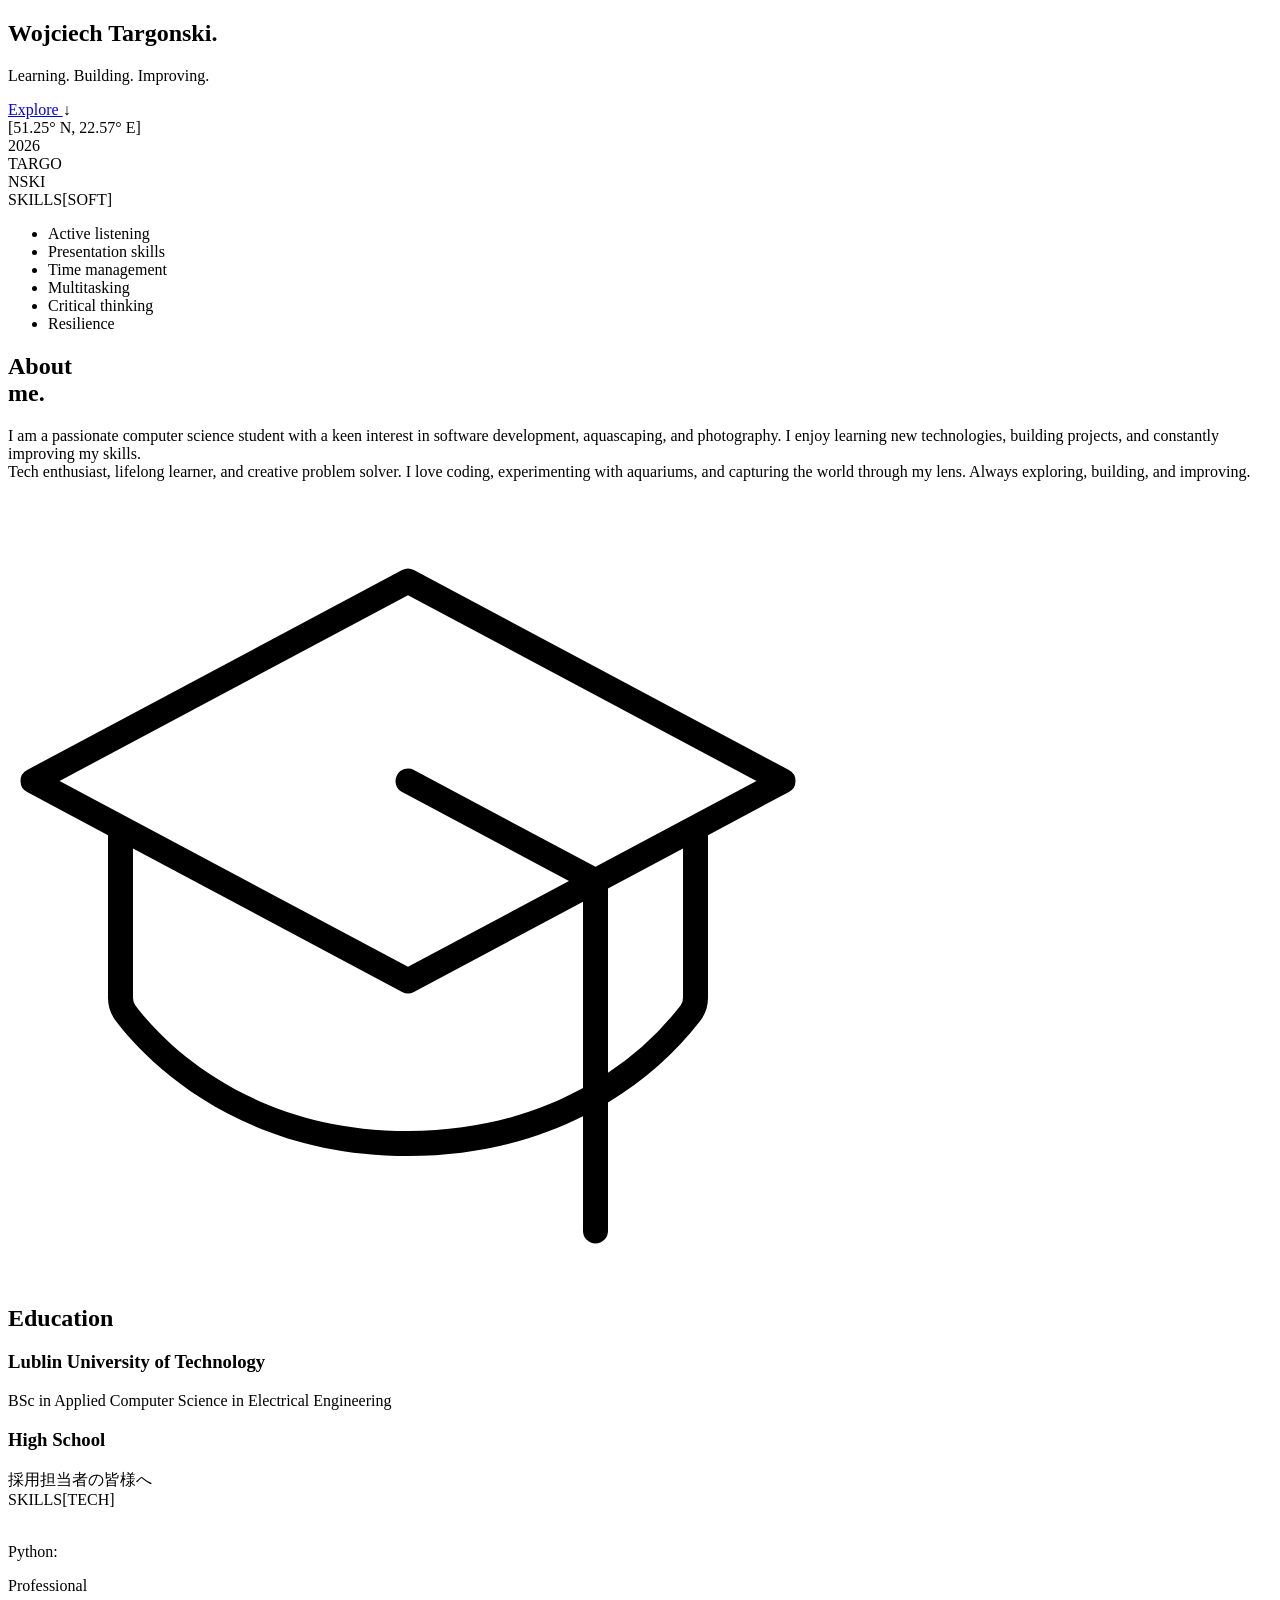
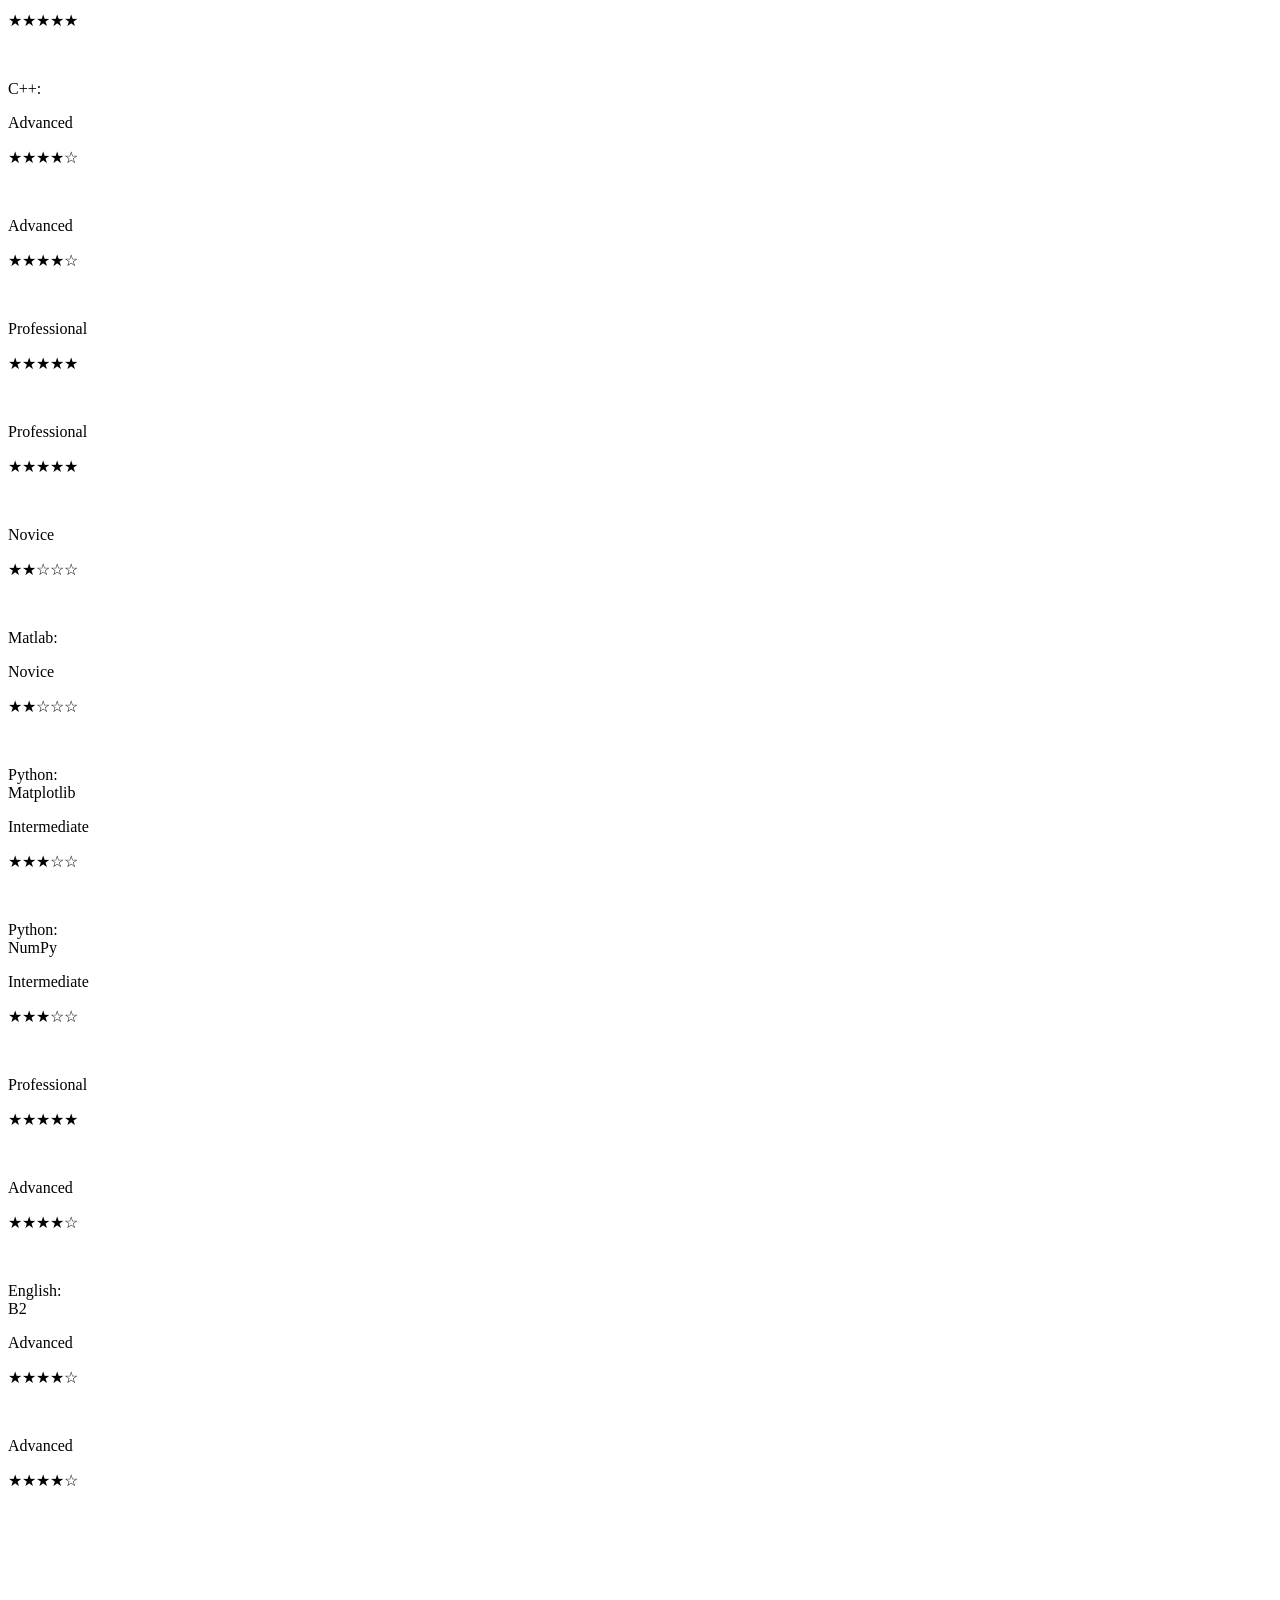
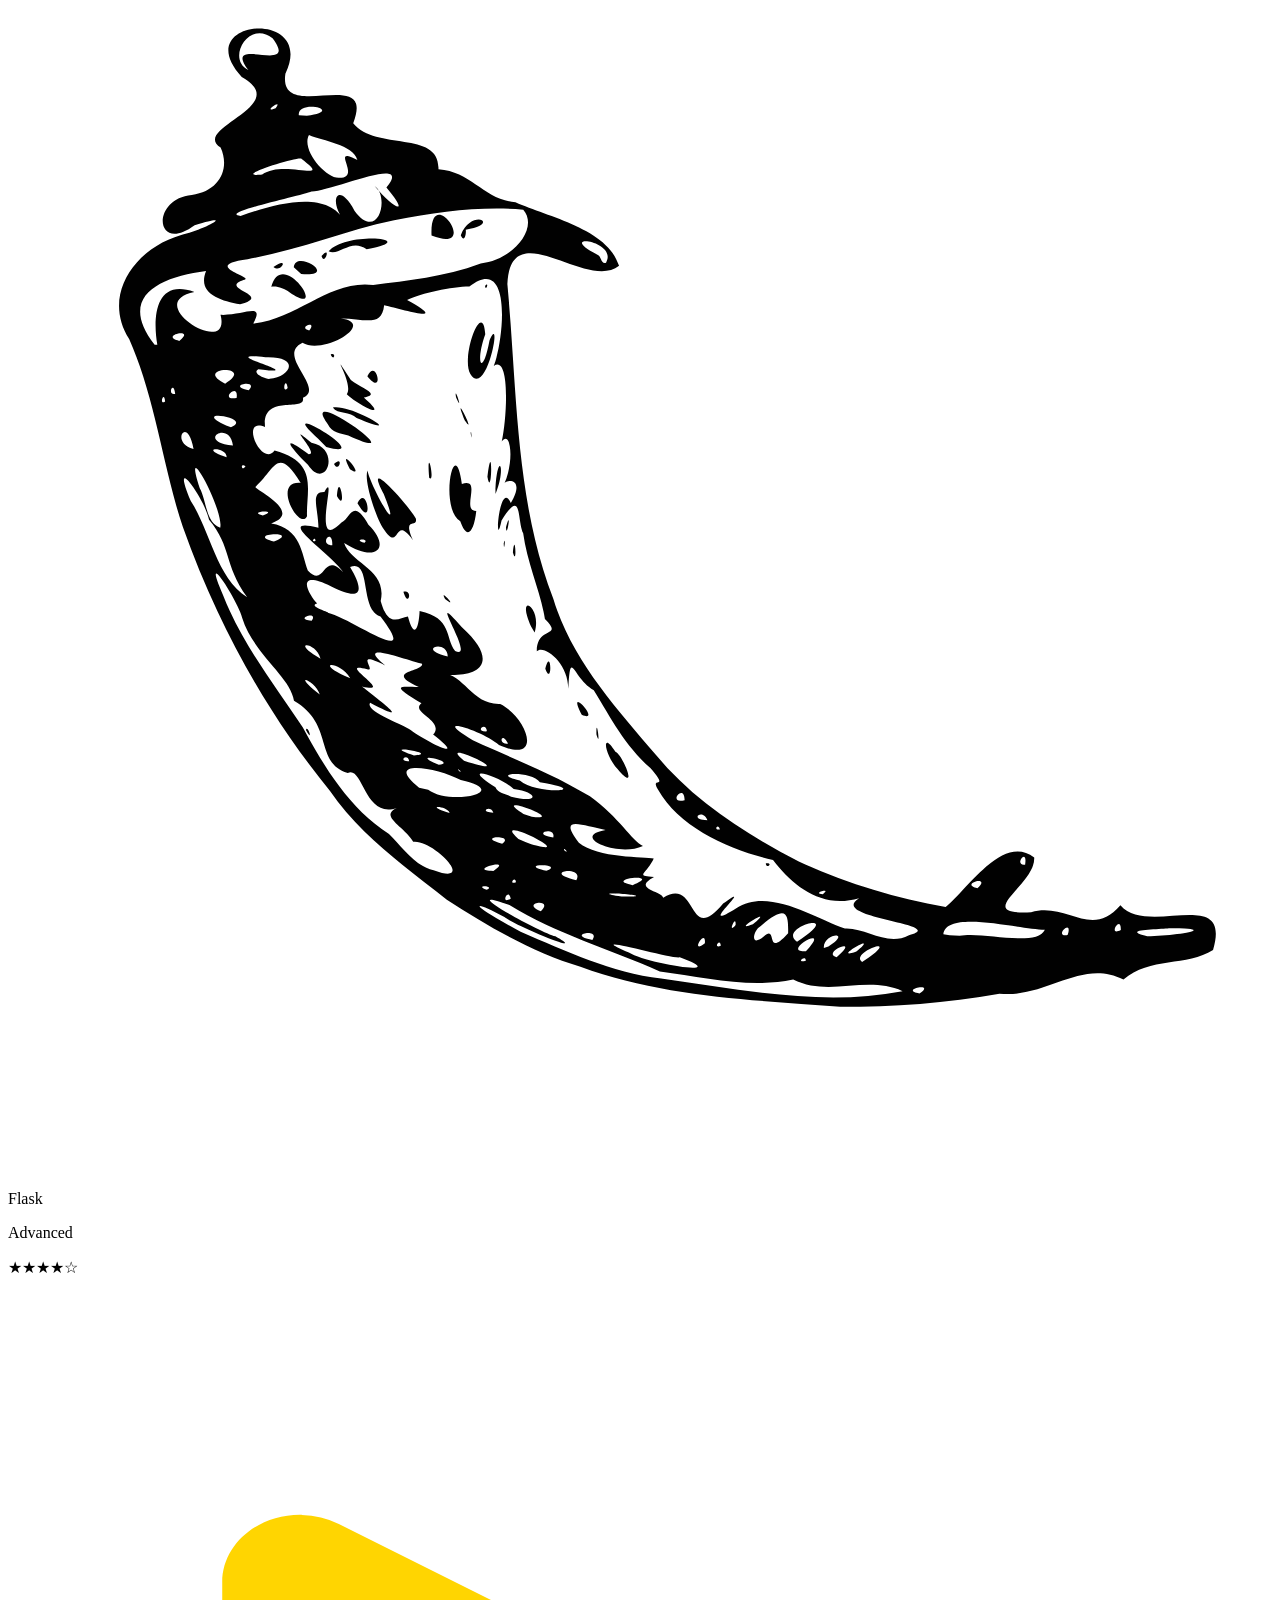
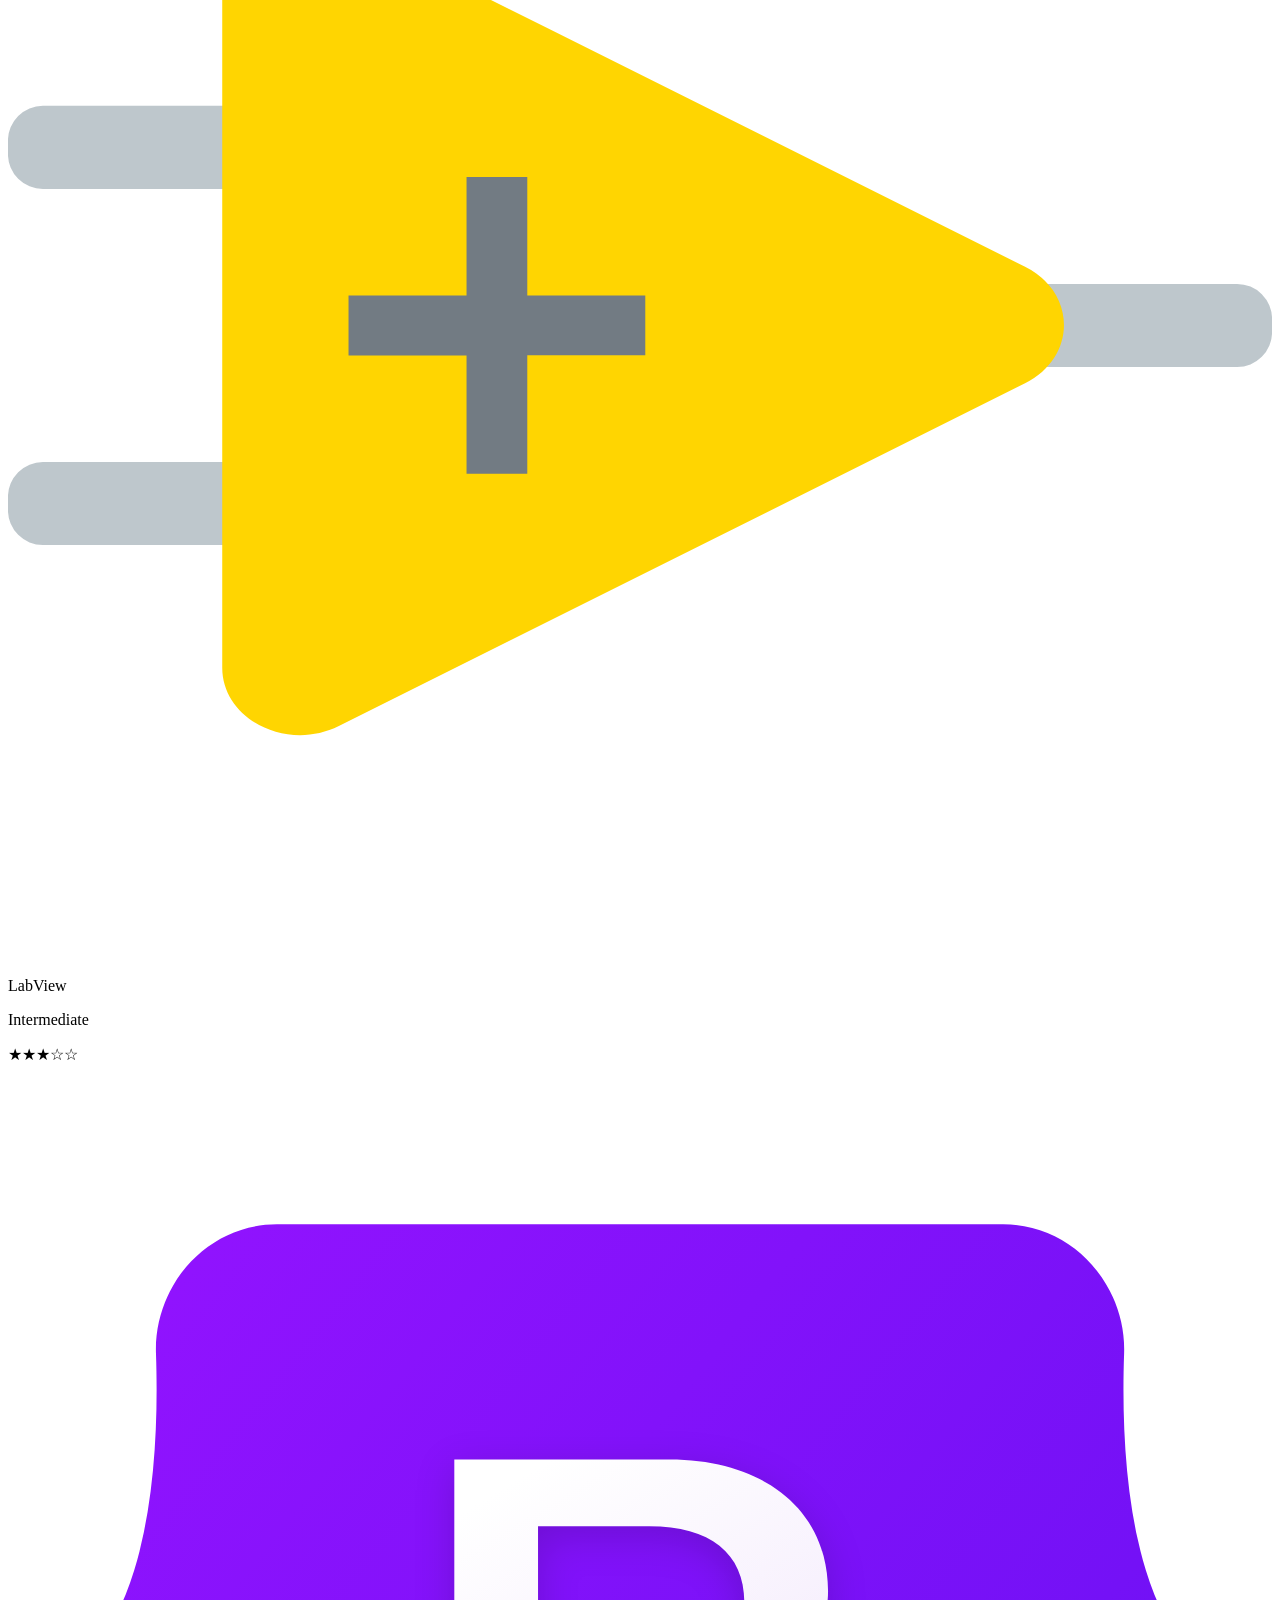
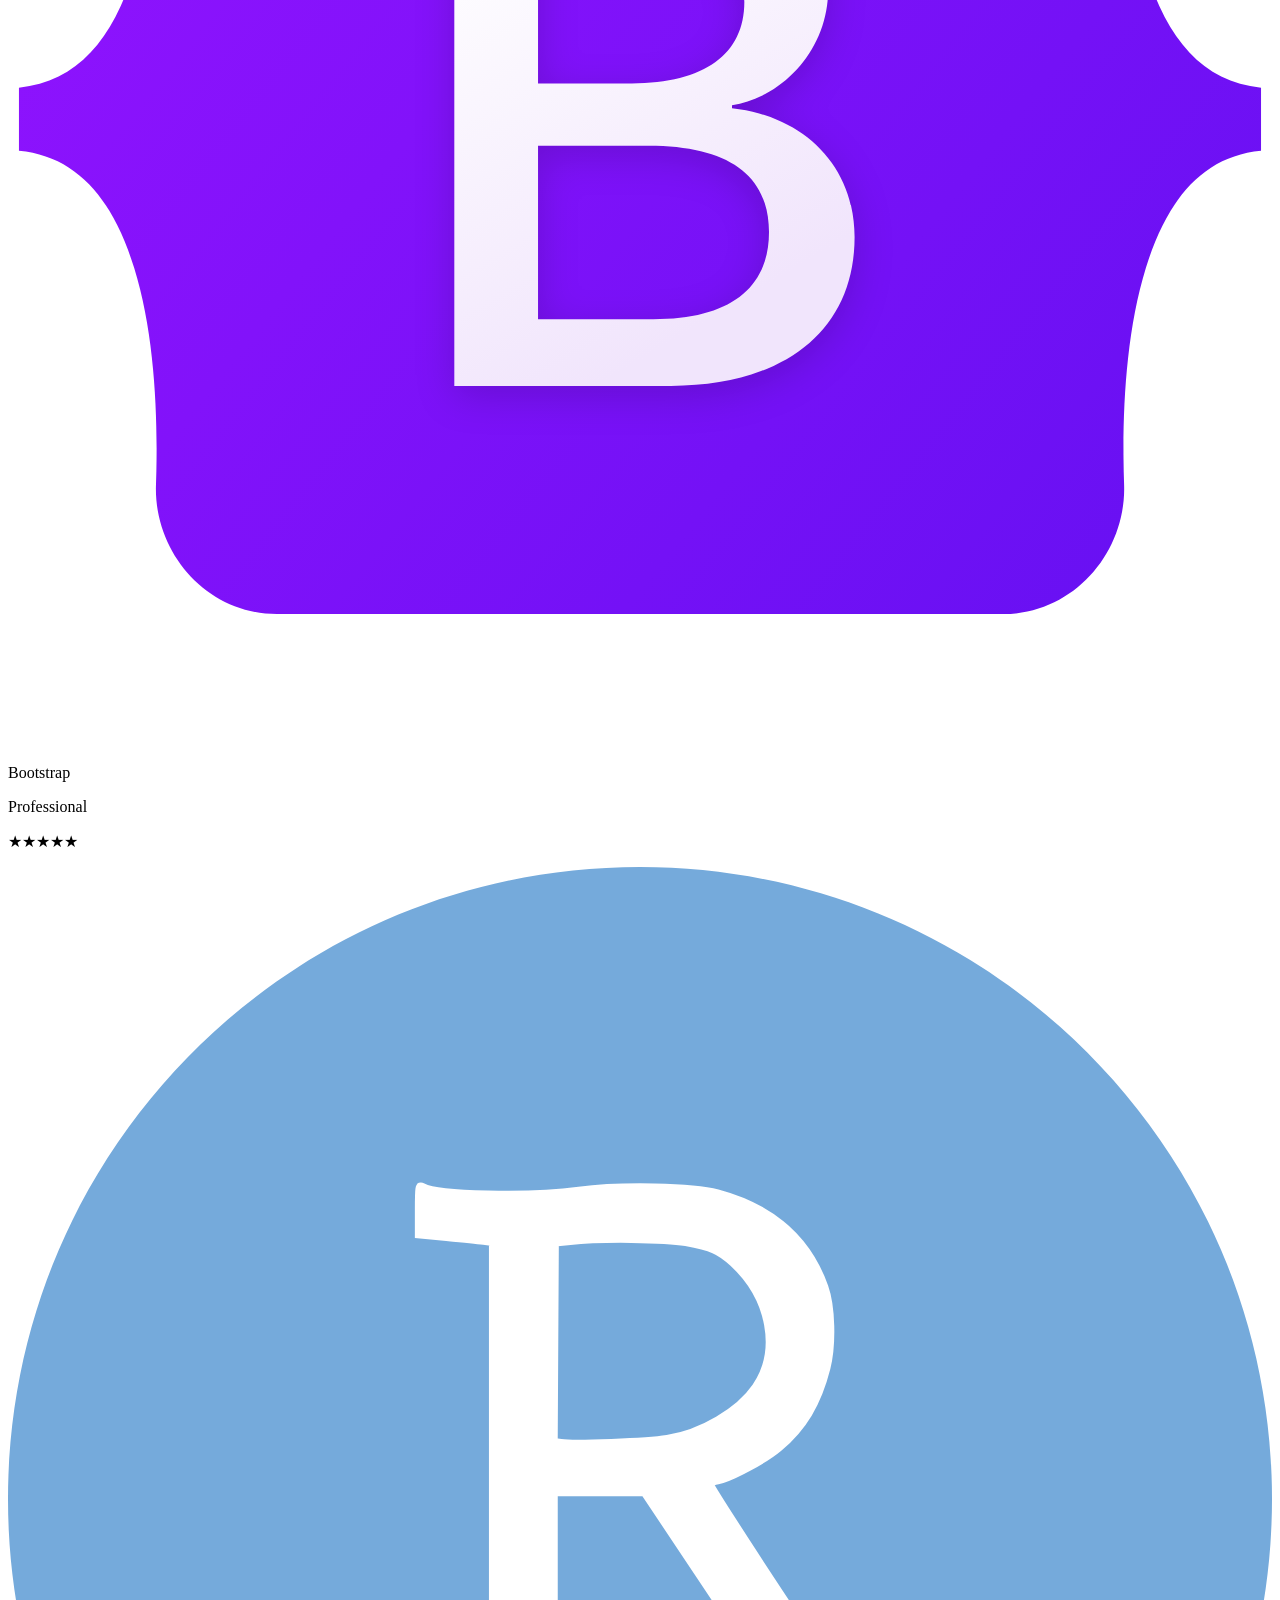
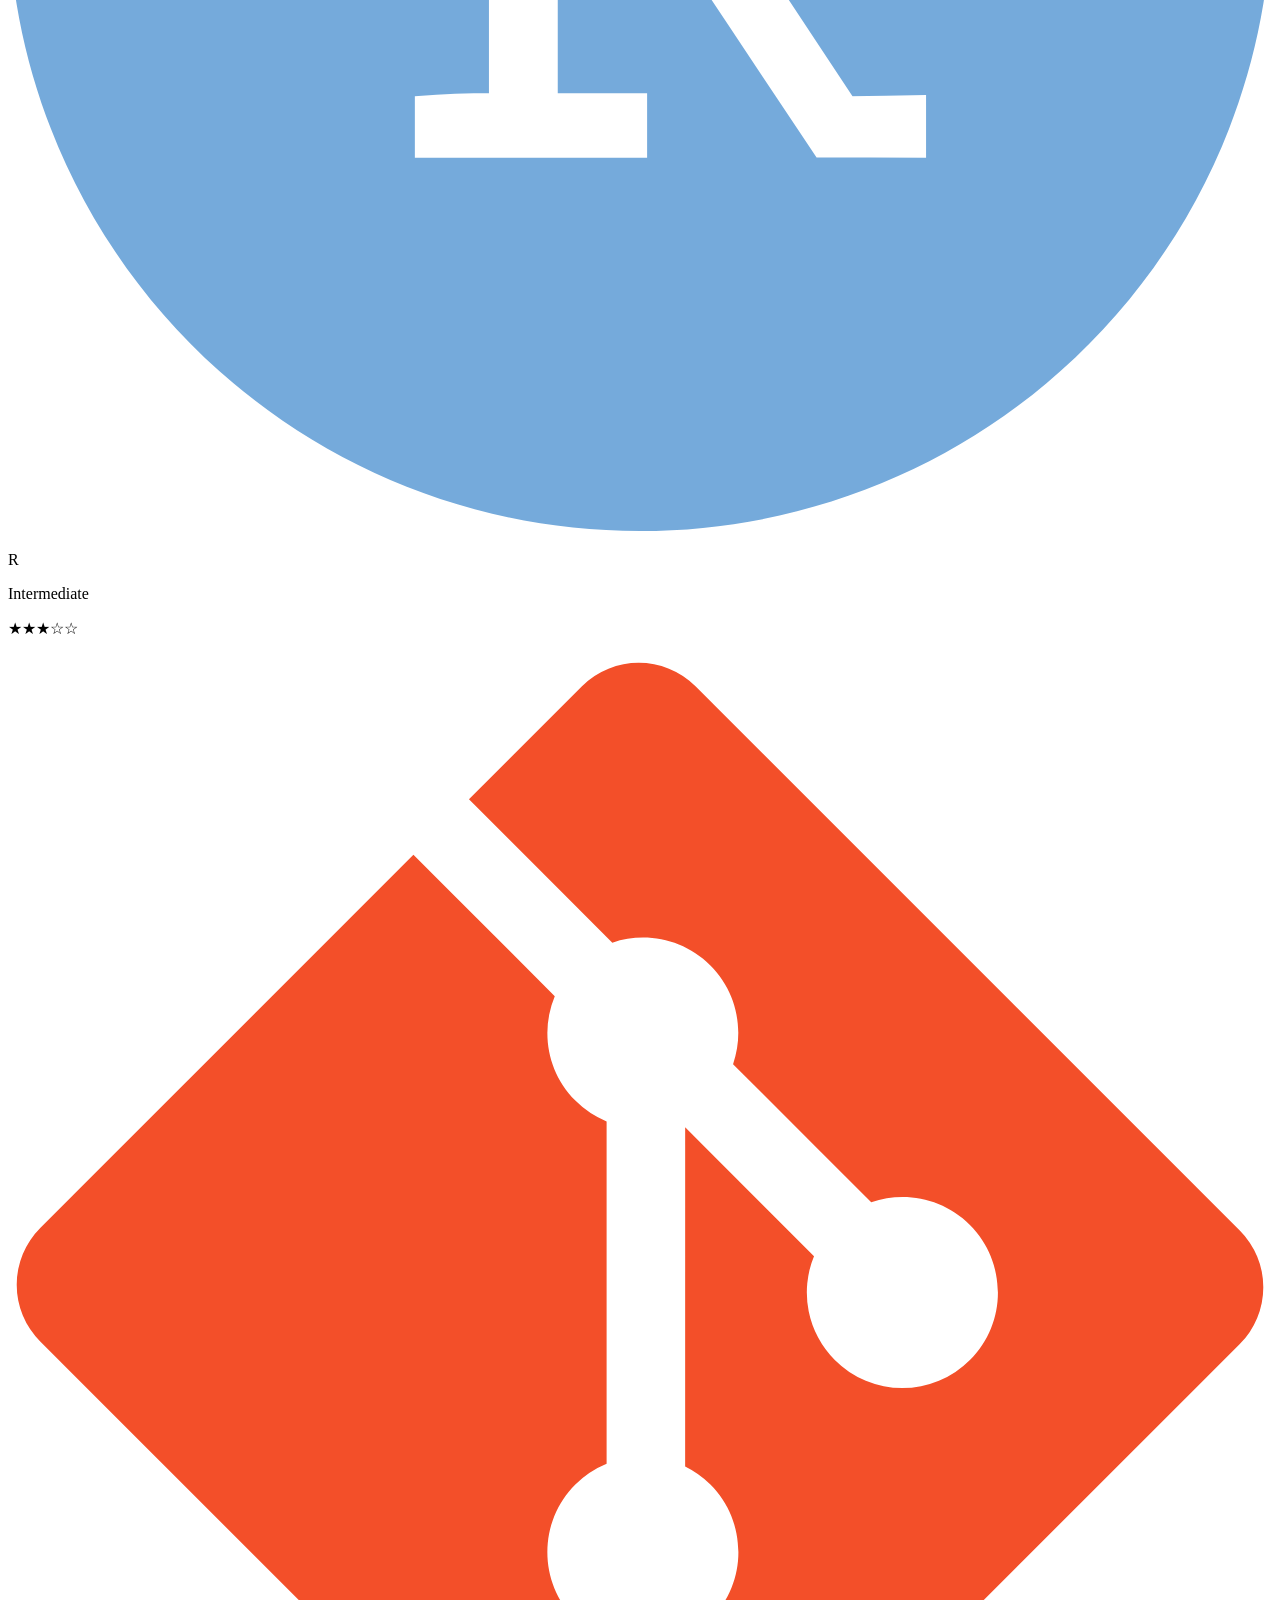
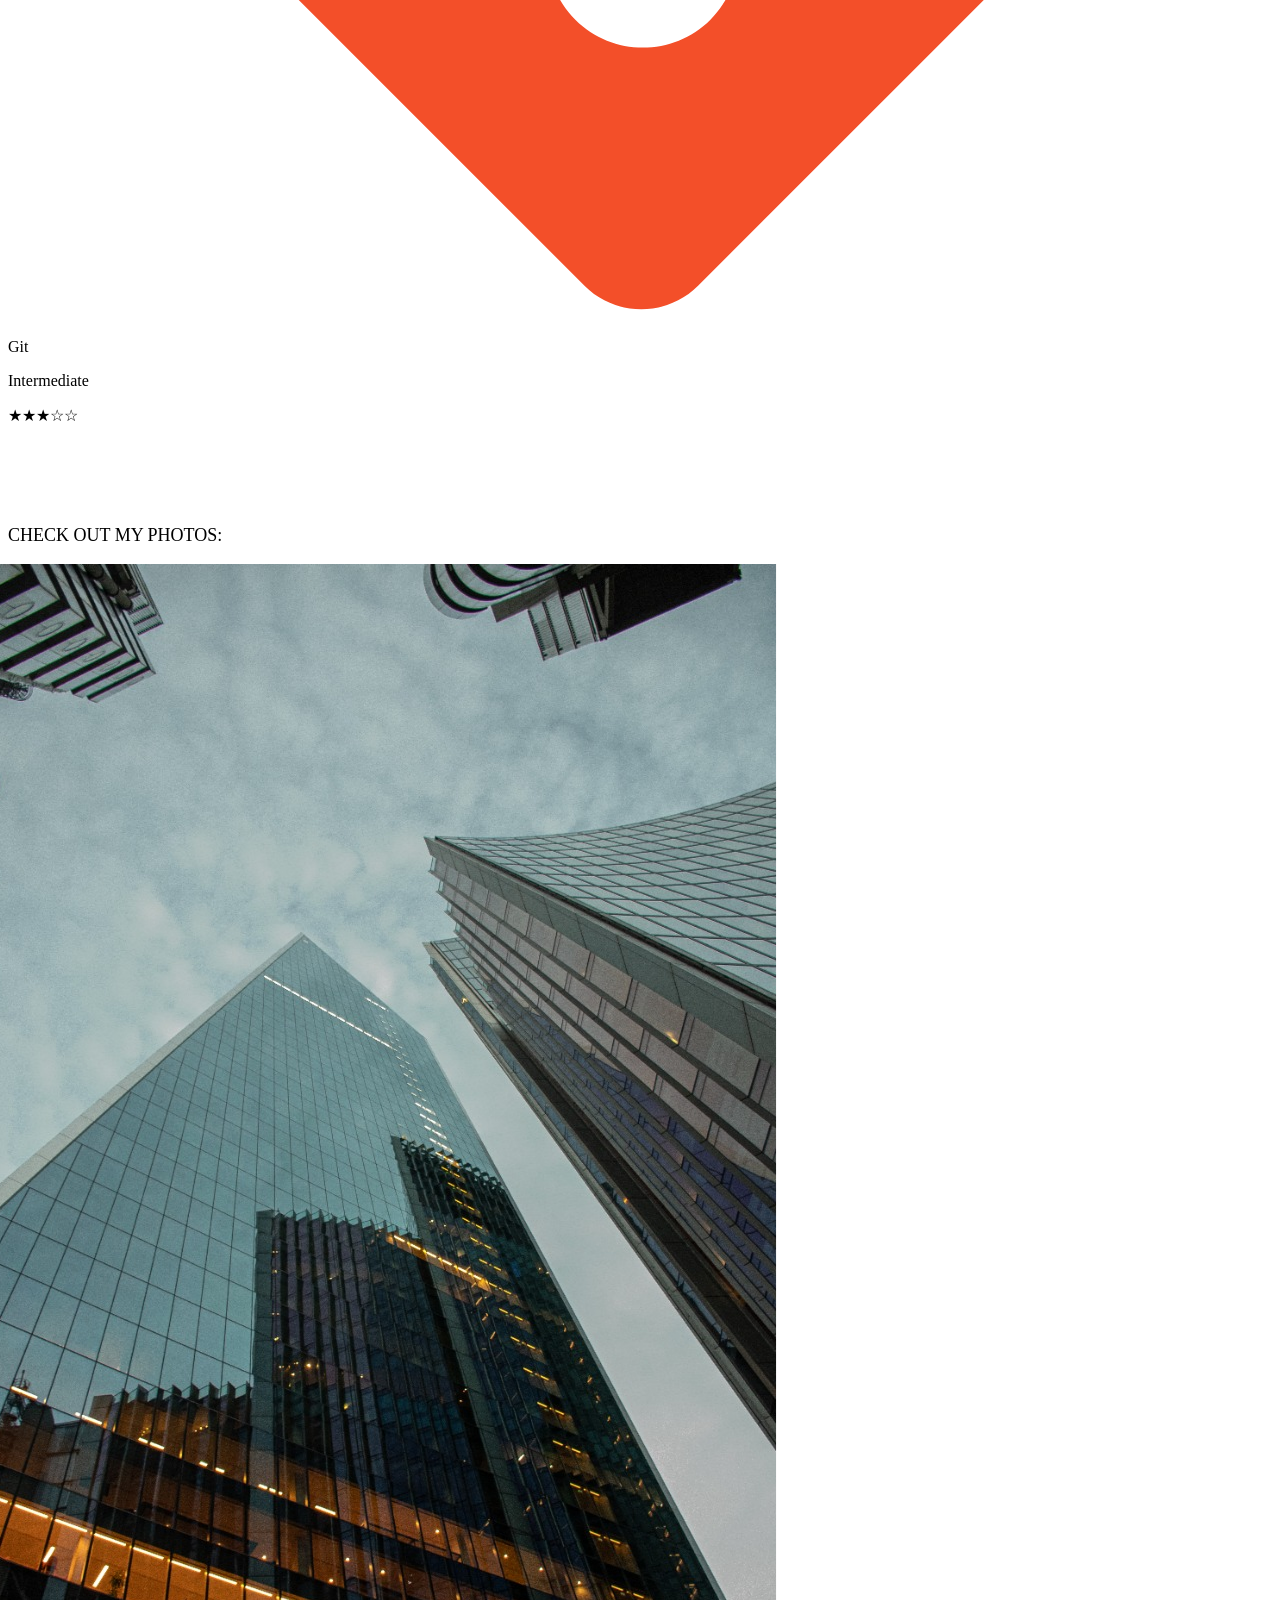
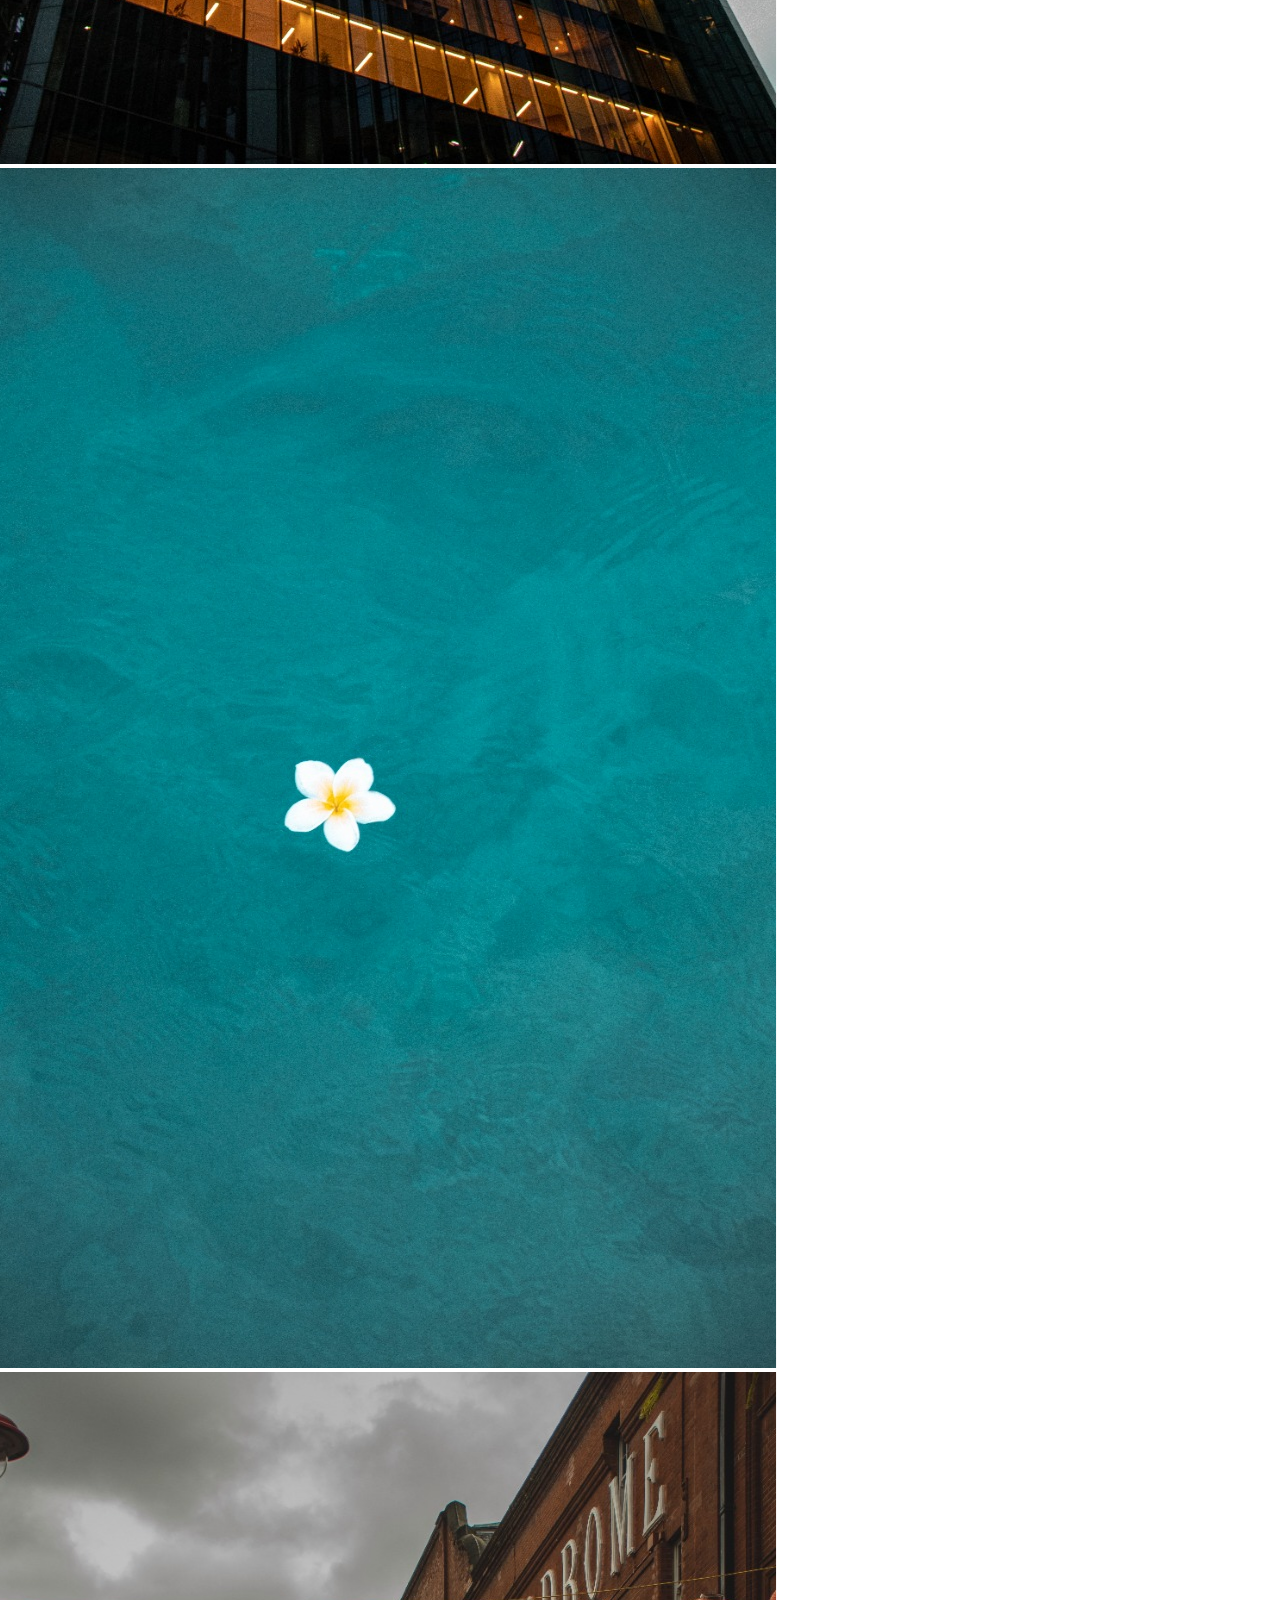
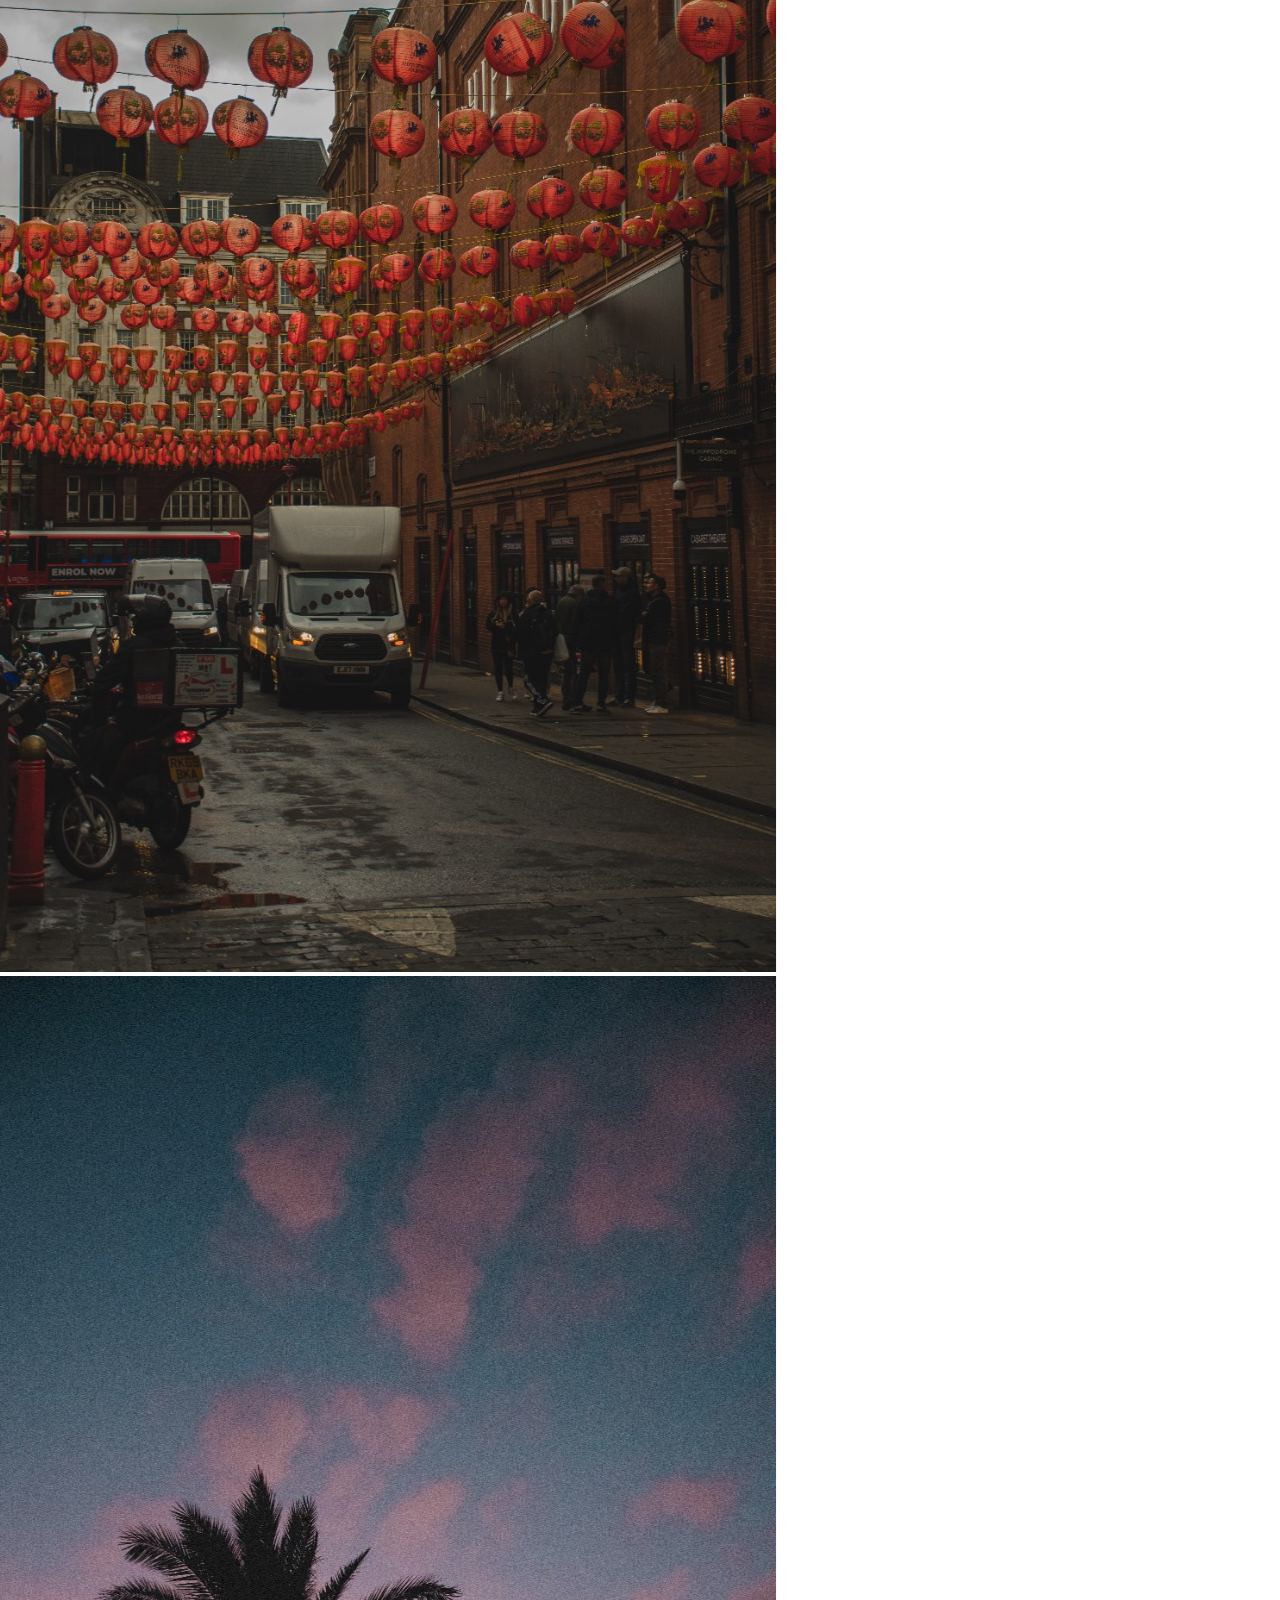
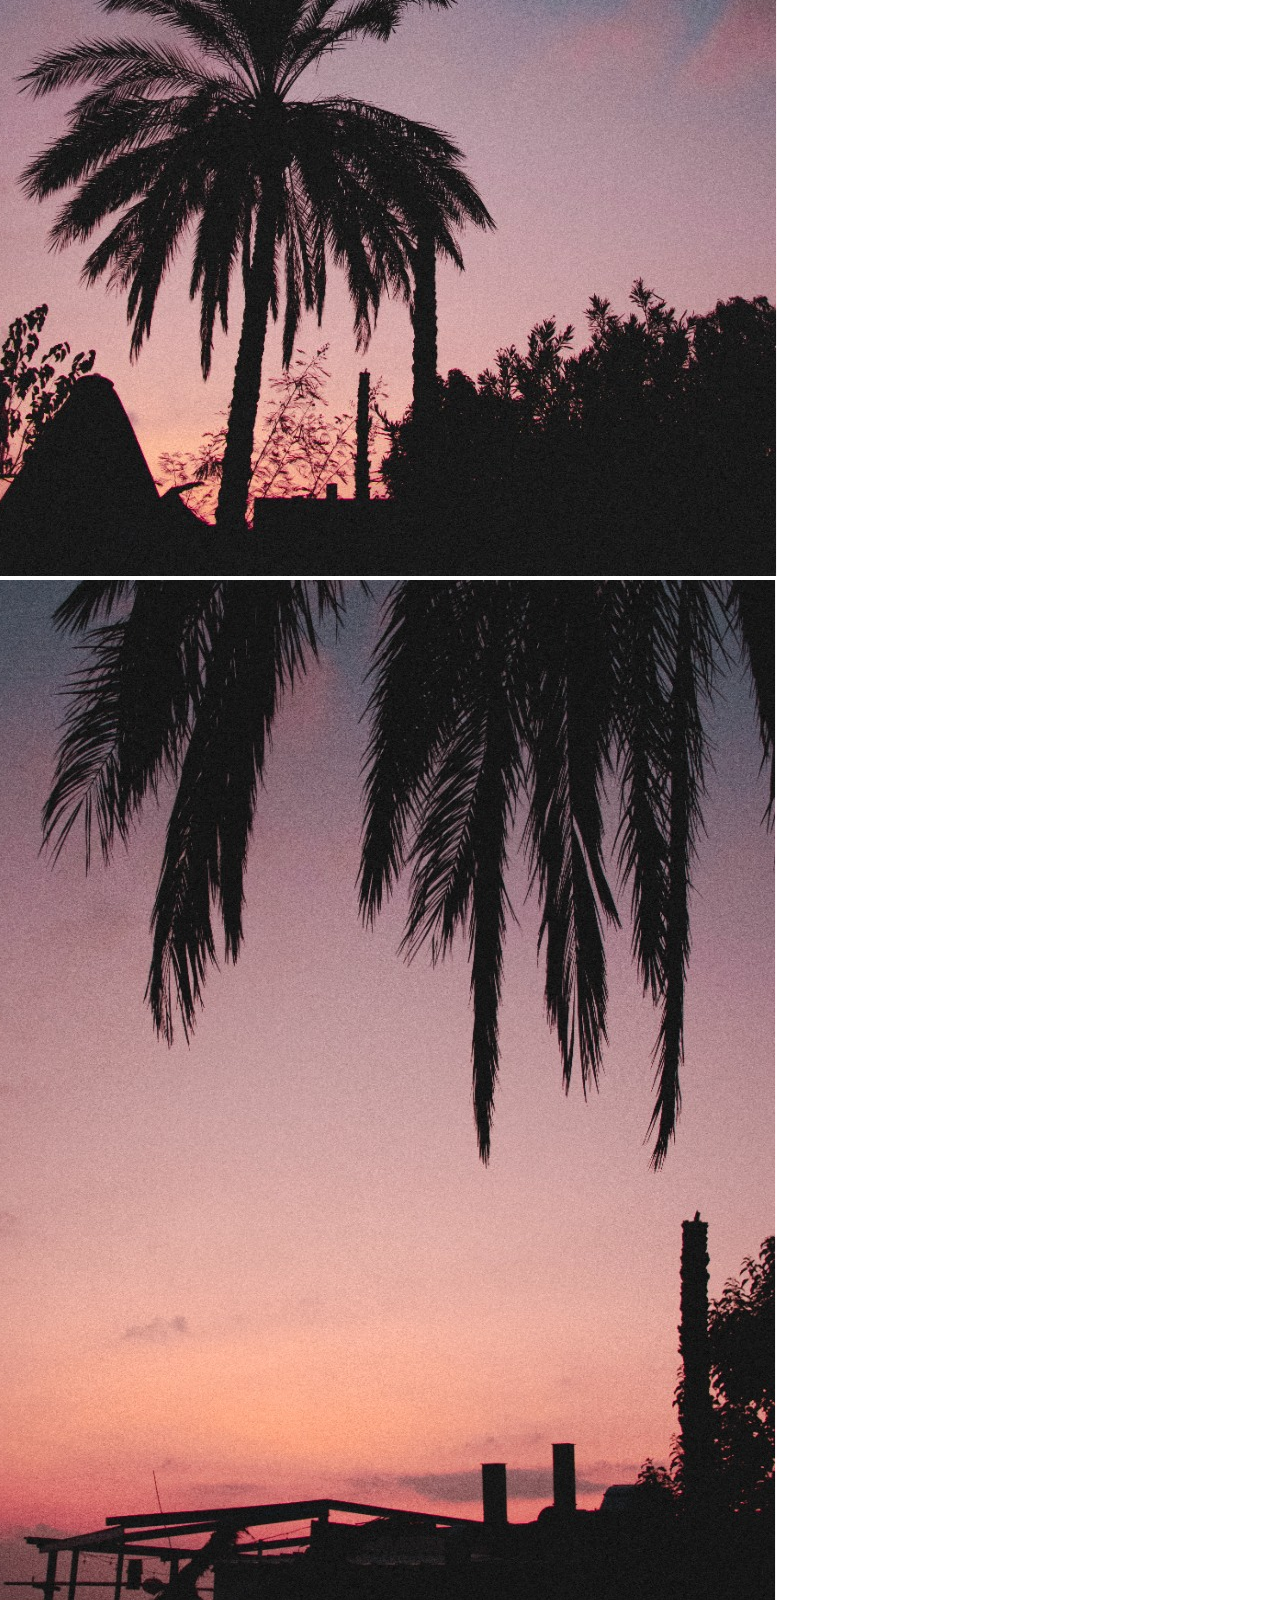
==== index.html @ d7d4d56f "cleaning" ====
<!DOCTYPE html>
<html lang="pl">
<head>
<meta charset="UTF-8">

<meta name="viewport" content="width=device-width, initial-scale=1.0">
<link href="https://fonts.googleapis.com/css2?family=Manrope:wght@300;400;600;700&display=swap" rel="stylesheet">


</head>


<body>

<section class="intro">
  <h1 id="typing"></h1>
  <p class="subtitle">Learning. Building. Improving.</p>
  <a href="#" class="enter-btn" id="scrollBtn"> Explore </a>
  <span class="arrow">↓</span>

  <div class="cords">[51.25° N, 22.57° E]</div>
  
</section>

<section id="main" class="main">
  <div class="date">2026</div>

  <div class="backgroundname">TARGO<br>NSKI</div>

  <div class="skills">SKILLS<span id="skills">[SOFT]</span>
    <ul>
      <li>Active listening</li>
      <li>Presentation skills</li>
      <li>Time management</li>
      <li>Multitasking</li>
      <li>Critical thinking</li>
      <li>Resilience</li>
    </ul>
  </div>

  <h2>About<br>me<span class="dot">.</span></h2>
  <div class="myPhoto">
  </div>

  <div class="about">
    <div>I am a passionate computer science student with a keen interest in software development, aquascaping, and photography. I enjoy learning new technologies, building projects, and constantly improving my skills.
    </div>
    <div>Tech enthusiast, lifelong learner, and creative problem solver. I love coding, experimenting with aquariums, and capturing the world through my lens. Always exploring, building, and improving.</div>
  </div>
 
 
  <div class="timeline">
        <img src="/images/graduation-cap-thin-svgrepo-com (1).svg" alt="graduation cap">
        <h2>Education</h2>
  <div class="timeline-item">
    <div class="timeline-content">
      <h3>Lublin University of Technology</h3>
      <p>BSc in Applied Computer Science in Electrical Engineering</p>
    </div>
  </div>

  <div class="timeline-item">
    <div class="timeline-content">
      <h3>High School</h3>
    </div>
  </div>

  <div class="timeline-item">
    <div class="timeline-content" >
    </div>
  </div>
</div>

<div class="oriental">採用担当者の皆様へ</div>

</section>

<section class="other">

  <div class="skills">SKILLS<span id="skills">[TECH]</span></div>

  <div class="gridContainer">
        <div class="griditem">
            <img src="https://s3.dualstack.us-east-2.amazonaws.com/pythondotorg-assets/media/files/python-logo-only.svg" alt="" style="height: 50px;">
            <div class="overlay">
                <p>Python:</p>
                <p>Professional</p>
                <p class="stars">★★★★★</p>
            </div>
        </div>
        <div class="griditem">
            <img src="https://upload.wikimedia.org/wikipedia/commons/1/18/ISO_C%2B%2B_Logo.svg" alt="" style="height: 50px;">
            <div class="overlay">
                <p>C++:</p>
                <p>Advanced</p>
                <p class="stars">★★★★☆</p>
            </div>
        </div>
        <div class="griditem">
            <img class="logoSmall" src="https://upload.wikimedia.org/wikipedia/commons/d/d7/Sql_data_base_with_logo.svg" alt="" style="height: 30px;">
            <div class="overlay">
                <p>Advanced</p>
                <p class="stars">★★★★☆</p>
            </div>
        </div>
        <div class="griditem">
            <img src="https://upload.wikimedia.org/wikipedia/commons/6/61/HTML5_logo_and_wordmark.svg" alt="" style="height: 50px;">
            <div class="overlay">
                <p>Professional</p>
                <p class="stars">★★★★★</p>
            </div>
        </div>
        <div class="griditem">
            <img src="https://upload.wikimedia.org/wikipedia/commons/a/ab/Official_CSS_Logo.svg" alt="" style="height: 50px;">
            <div class="overlay">
                <p>Professional</p>
                <p class="stars">★★★★★</p>
            </div>
        </div>
        <div class="griditem">
            <img src="https://upload.wikimedia.org/wikipedia/commons/9/99/Unofficial_JavaScript_logo_2.svg" alt="" style="height: 50px;">
            <div class="overlay">
                <p>Novice</p>
                <p class="stars">★★☆☆☆</p>
            </div>
        </div>
        <div class="griditem">
            <img src="https://upload.wikimedia.org/wikipedia/commons/2/21/Matlab_Logo.png" alt="" style="height: 50px;">
            <div class="overlay">
                <p>Matlab:</p>
                <p>Novice</p>
                <p class="stars">★★☆☆☆</p>
            </div>
        </div>
        <div class="griditem">
            <img src="https://upload.wikimedia.org/wikipedia/commons/8/84/Matplotlib_icon.svg" alt="" style="height: 50px;">
            <div class="overlay">
                <p>Python:<br>Matplotlib</p>
                <p>Intermediate</p>
                <p class="stars">★★★☆☆</p>
            </div>
        </div>
        <div class="griditem">
            <img class="logoSmall" src="https://upload.wikimedia.org/wikipedia/commons/3/31/NumPy_logo_2020.svg" alt="" style="height: 30px;">
            <div class="overlay">
              <p>Python:<br>NumPy</p>
                <p>Intermediate</p>
                <p class="stars">★★★☆☆</p>
            </div>
        </div>
        <div class="griditem">
            <img src="https://upload.wikimedia.org/wikipedia/commons/1/19/Microsoft_Office_Word_%282019%E2%80%932025%29.svg" alt="" style="height: 50px;">
            <div class="overlay">
                <p>Professional</p>
                <p class="stars">★★★★★</p>
            </div>
        </div>
        <div class="griditem">
            <img src="https://upload.wikimedia.org/wikipedia/commons/e/e3/Microsoft_Office_Excel_%282019%E2%80%932025%29.svg" alt="" style="height: 50px;">
            <div class="overlay">
                <p>Advanced</p>
                <p class="stars">★★★★☆</p>
            </div>
        </div>
        <div class="griditem">
            <img src="https://upload.wikimedia.org/wikipedia/commons/8/83/Flag_of_the_United_Kingdom_%283-5%29.svg" alt="" style="height: 50px;">
            <div class="overlay">
                <p>English:<br>B2</p>
                <p>Advanced</p>
                <p class="stars">★★★★☆</p>
            </div>
        </div>
        <div class="griditem">
            <img src="https://upload.wikimedia.org/wikipedia/commons/a/af/Adobe_Photoshop_CC_icon.svg" alt="" style="height: 50px;">
            <div class="overlay">
                <p>Advanced</p>
                <p class="stars">★★★★☆</p>
            </div>
        </div>
         <div class="griditem">
            <svg xmlns="http://www.w3.org/2000/svg" viewBox="0 0 128 128"><path fill="#010101" d="M44.44 100.63c-4.23-3.33-8.74-6.52-11.83-11.01-6.49-7.92-11.49-17.1-14.9-26.74-2.07-6.27-2.77-12.99-5.44-19.02-2.78-4.38.48-9.16 5.27-10.55 2.13-.41 5.89-2.43 1.36-.98-4.06 2.98-4.45-2.71-.29-3.07 2.84-.38 3.89-2.7 2.92-4.8-3.05-1.99 7.4-4.18 2.14-7.15-5.48-5.91 7.66-7.05 4.42-.33-.77 5.16 9.18-.95 6.87 5.01 2.35 2.86 8.8.65 8.63 4.67 3.42.24 4.6 3.11 7.8 3.33 3.33 1.5 9.36 2.69 10.49 6.44-3.3 2.61-10.95-5.4-11.31 1.84 1 10.69.74 21.7 4.65 31.88 1.85 6.16 6.33 11.01 10.38 15.81 3.88 4.7 9.12 8.01 14.48 10.8 4.69 2.21 9.75 3.68 14.87 4.6 2.07-1.59 5.74-7.48 8.97-5 .16 2.8-6.42 5.84-.31 5.54 3.59-1.08 6.08 2.77 9.04-.71 2.72 3.23 11.32-2.06 9.38 4.53-2.62 1.69-6.44.67-9.07 3-4.33-2.16-7.77 1.93-12.56 1.42-5.32.95-10.73 1.34-16.13 1.34-8.85-.7-17.89-.99-26.3-4.07-4.74-1.38-9.37-4.08-13.53-6.78zm7.47 3.24c4.63 2 9.16 4.11 14.23 4.75 8.05 1.12 16.37 2.84 24.45 1.27-3.66-1.65-7.44.64-11.08-1.18-4.37.94-9.06-.24-13.5-.82-5.05-2.25-10.5-3.8-15.23-6.72-5.91-2.16 3.06 2.77 4.65 3.17 3.69 2.1-4.06-1.08-5.16-1.95-3.09-1.74-3.49-1.37-.31.39.64.37 1.28.77 1.95 1.09zm-8.81-6.23c4.49 1.66-.02-3.16-2.07-2.88-.91-1.58-3.48-2.58-1.67-3.43-3.26 1.13-3.42-4.3-4.95-3.53-3.45-1.09-1.34-4.95-5.45-7.32-.37-2.5-4.08-4.66-5.26-8.43-.52-1.93-4.19-7.46-1.94-2.31 1.92 4.96 5.29 9.21 8.1 13.45 2.18 4.04 4.76 8.26 8.72 10.78 1.34 1.3 2.63 3.27 4.52 3.67zM30.17 83.45c.16-.68.82 1.46 0 0zm18.3 16.18c1-.44-1.43-.56 0 0zm2.44.89c-.25-1.23-1.11.69 0 0zm3.05 1.27c1.45-1.38-2.24-.87 0 0zm5.22 2.91c.89-1.3-2.82-.49 0 0zm-10.03-6.99c2.25-1.46-2.91-.02 0 0zm2.29 1.14c-.07-.77-.82.34 0 0zm11.43 7.13c1.84 1.16 10.73 2.54 5.16.48-.93.2-10.33-2.66-5.16-.48zM44.72 91.85c-.18-.77-2.85-.85 0 0zm5.32 3.1c1.39-.96-2.87-.74 0 0zm4.48 2.75c1.98-.75-3.23-.75 0 0zm-11.97-8.21c2.16 1.65 8.7.21 3.3-.99-2.45-1.31-7.99-2.2-4.22.79l.92.2zm15 9.16c.9-1.53-3.77-.88 0 0zm-4.56-3.63c5.27 1.49-4.43-3.34-1.3-.55l.7.32.6.23zm9.14 5.28c4.99.05-4.51-.68 0 0zm-21.5-13.7c-.19-.93-1.23.08 0 0zm29.94 18.44c.14-1.68-1.62 1.25 0 0zM49.15 91.82c-.3-.88-1.56-.04 0 0zm-8.04-5.8c2.86-.17-3.93-1.26 0 0zm-9.54-6.16c-.36-1.38-3.12-2.47 0 0zM56.6 95.74c-.52-.6-.25.13 0 0zm15.58 9.56c-.05-.91-.85.35 0 0zM55.22 94.32c.28-1.18-2.44-.36 0 0zm-11.6-7.36c2.13-.23-3.42-1.44 0 0zm19.63 12.2c3.32-1.32-3.24-.64 0 0zm-10.21-6.93c3.83.49-4.56-2.61-.84-.28l.84.28zm13.31 8.19c3.58-2.14 2.4 5.01 6.07.6 3.62-2.64-3.13 3.27 1.33.47 3.23-2.16 7.99 1.02 11 2.06 2.16-.11 4.27 1.87 6.49.67 4.27-1.15-8.36-1.71-5.05-3.75-3.91 1.14-6.8-1.36-8.72-3.86-4.39-1.01-9.46-3.25-11.65-7.14-.89-1.46 1.29.21-.77-2.18-2.64-2.35-3.96-5.02-5.73-7.88-2.12-1.13-2.37-4.46-2.58-.11.02-2.74-2.56-4.59-3.19-3.82-.01-2.64 2.76-1.32.82-3.27-.42-2.74-1.79-5.59-2.2-8.68-.64-1.49-.09-4.68-2.19-1.31-.76 3.57-.25-4.38.94-1.76 1.56-2.67-.56-2.36-.65-1.99 1.02-2.26.64-5.46-.27-4.24.54-2.39.86-8.8-.81-7.66 1.01-2.5 1.92-11.44-2.47-8.03-1.78.03-4.85.64-6.31 1.37 4.56 2.51-.46.91-2.32.51-.24 2.33-2.08 1.32-4.38 1.34 3.67.45-1.79 3.75-3.89 2.47-2.74 1.31 2.36 4.57.05 5.58.28 1.52-4.19-.55-3.84 2.96-2.65-1.12-.36 4.16.96 2.38 4.51 1.22 3.18 4.01 3.29 6.65-.74 1.54-3.63-3.62-.64-3.38-2.36-3.83-2.61-1.38-4.56.39-.45.13 4.99 2.53 1.57 3.72 3.01.47 3.1 3.1 3.71 4.76 1.81 1.88 1.44-2.08 3.6.18-1.37-2.02-7.25-5.68-2.52-4.51-.03-2.03-.86-3.67.6-3.63 1.44-2.6-1.51 6.42 1.73 3.11.9-.39 1.12-2.6 2.73.21 2.34 2.3.85 3.97-2.46 1.86.59 2.01 4.42 2.72 3.7 5.86.76 2.76 1.83 1.74 2.76 1.58.73 2.68 1.14.71 1.18-.57 3.34.72 2.56 2.69 3.6 4.07 2.3 1.04-3.29-7.04.66-2.43 4.16 3.75 1.56 5.32-2.17 4.72 2.36-.19 3.12 3.19 6.07 3.07 2.69 1.28 4.52 6.2-.12 4.15-1.61-1.45-7.31-3.24-2.65-.48 4.3 1.99 7.71 3.18 11.86 5.68 2.96 2.12 4.25 4.54 5.37 5.02-2.49 1.19-7.51-.95-3.78-1.61-2.33-.42-4.94-1.6-2.71 1.3 1.89 1.58 6.71 1.42 7.58 1.59-.73 1.61-1.99 1.74.03 1.86-2.25 1.22.72 1.41.93 2.1zm-4.6-13c-1.37-1.43-1.72-4.11-.24-1.78.75.3 2.43 4.38.24 1.78zm14.99 9.52c.85-.06.02.65 0 0zM59.59 83.91c-.06-2.17.49 1.67 0 0zM58.1 81.9c-1.73-3.32 2.17.95 0 0zM40.04 69.44c1.01-.27.5 1.73 0 0zm14.37 7.79c.62-2.33.73 1.96 0 0zm-10.15-7.06c-.71-1.29 1.5 1.21 0 0zm8.71 2.79c-1.63-3.65 1.16-2 .36.6l-.36-.6zM37.95 62.95c-.73-1.2-1.93-4.72-1.55-5.79.35 1.75 3.72 7.53 1.65 2.39-2.28-4.3 2.73 1.4 3.25 2.47.24 1.07-1.41-.29-.29 2.21-2.04-2.85-1.2 1.58-3.06-1.28zm-4.64-3.2c.19-2.79 1.06 1.91 0 0zm2.08.72c1-2.11 1.69 2.93 0 0zm-5.02-3.89c-1.73-1.72-2.98-3.3.08-1.07 1.18.05-2.62-3.6.28-1.16 3.06.56 1.51 5.01-.36 2.23zm2.64-.07c1-.99.53.98 0 0zm1.62.52c-1.52-2.85 1.85 1.2 0 0zm-3.22-3.08c-5.02-4.47 6.31 2.34.82.83l-.82-.83zm14.39 8.36c-2.18-1.3-.58-9.18.16-3.79 2.11-.68-.12 2.78 1.46 2.75-.24 2.18-.95 2.97-1.62 1.04zm5.33 3.15c.21-2.38.45 1.62 0 0zm-.93-.92c.24-1.01.03 1.2 0 0zM32.39 52.48c-3.23-4.45 9.38 4.51 2.07 1.13-.77-.21-1.69-.28-2.07-1.13zm10.26 5.43c-.31-3.75.68.62 0 0zm7.78 5c.6-2.14.05 1.41 0 0zM32.89 50.78c1.92-.41 7.95 3.37 2.41 1.08-.62-.69-1.93-.38-2.41-1.08zm16.47 8.21c.2-3.84 1.15-2.29.01.55l-.01-.55zm-15.05-9.55c.78-1.15-2.08-5.18.41-1.45 1.08.85 3.11 1.43 1.31 1.79 2.84 2.5-.68.68-1.72-.34zm14.24 8.35c.54-4.37.47 2.56 0 0zM32.68 45.41c.6-.26.32.79 0 0zm3.71 2.21c.96-2.01 1.77 2.23 0 0zm10.47 5.82c0-.77.2 1.12 0 0zm-.6-1.34c-1.45-3.59 1.35 1.9 0 0zm-.89-2.35c-.25-1.48.83 1.86 0 0zm1.45-2.36c-1-1.76 1.26-7.75 1.51-4.03-1.05 2.89-.3 4.51.43.63 1.36-3.06-.29 6.02-1.94 3.4zm1.49-8.91c.44-.53.1.65 0 0zM45.82 87.6c-.59-.52.07.33 0 0zm5.13 2.6c2.86.74 2.84-.44.26-.79-1.39-1.29-5.77-2.66-1.85-.16.27.65 1.09.63 1.59.95zm-10.14-6.74c1.57 1.18 5.93 3.32 2.24.45 1.24-1.44-2.38-2.21-1.18-3.18-3.06-1.87-2.41-1.7-.27-1.64-3.67-1.64.53-1.52.33-2.36-1.42-.28-7.03-2.5-3.73.18-3.36-1.71-.8.64-1.82.39-3.44-.94 3.06 2.62-.54 1.73 1.97 1.56 5.3 4 .83 1.65-.57.85 3.21 2.14 4.14 2.78zm5.37 3.09c6.53 2.1-3.2-2.58 0 0zm27.5 16.65c.08-1.3-.9 1.11 0 0zm2.82 1.19c1.51-1.46.06 2.33 2.5-.36.03-1.92-.07-3.06-2.8-.72-.75.42-1.09 2.19.3 1.08zM31.65 76.22c-.47-1.82-3.25-1.81 0 0zm3.01 1.98c-1.12-1.86-4-1.68 0 0zm17.17 10.35c1.68 1.49 7.7 1.09 2.03.18-.83-1.24-5.32-.94-2.03-.18zm23.6 14.57c2.57-2.16-2.5.97 0 0zm5.36 3.69c.02-.69-1.11.3 0 0zm.01-.97c2.86-3.03-2.77.18 0 0zM24.22 70.01c-2.43-3.47-1.51-5.03-3.86-7.87-.45-2.17-4.03-7.09-1.85-1.88 1.99 3.05 2.58 7.77 5.71 9.75zm55.68 34.87c5.26-3.4-2.15-1.48 0 0zm4.01 1.57c2.64-2.26-1.66-.47 0 0zM30.75 72.38c.76-1.12-1.94-.14 0 0zm52.33 32.99c2.55-1.64-.59-1.39-.46.15l.46-.15zM48.5 83.58c-.09-1.11-1.35.09 0 0zm2.14 1.23c-.69-1.38-1.05.21 0 0zm36.53 21.67c3.27-2.36-1.98-.45-.68.45l.68-.45zm-1.26-.6c2.67-2.23-2.8.99 0 0zm6.39 4.25c1.79-1.19-2.17-.38 0 0zM32.39 71.57c2.39.54 9.56 5.89 5.33.37-2.17-.64-.87-5.94-3.08-5 1.48 2.48 1.22 3.53-1.9 1.97-3.91-1.91-2.2.94-1.43 1.73-1.04.25 1.39.91 1.08.93zm-10.9-8.61c.43-1.77-3.95-9.75-2.07-4 .68 1.21.61 3.49 2.07 4zM41.5 75.3c-1.23-1.03-.06-.15 0 0zm3.03.71c0-1.88-3.35-.77 0 0zm26.3 16.57c-.5-1.28-1.98-.02 0 0zm1.26.93c-.18-.72-.72.14 0 0zm10.43 6.56c1-.74-1.25-.09 0 0zM26.93 64.35c2.87-1.11-3.07-.79 0 0zm41.59 26.2c-.04-1.86-1.83.46 0 0zM25.8 61.71c1.84-.62-1.71-.41 0 0zm5.34 2.59c-.03-.61-.56.23 0 0zm65.22 39.99c2.37-.48 7.77 1.21 8.64-.63-2.88-.07-9.95-2.03-10.28.46l.63.1 1.01.07zM32.84 64.73c.05-1.88-1.46-.07 0 0zm-14.05-9.75c-.64-3.58-2.43-.54 0 0zm3.35.84c.04-1.15-3.07-1.03 0 0zm1.91.94c-.55-.44-.43.57 0 0zm12.06 7.73c.57-.52-1.35-.38 0 0zm-13.33-9.85c-.33-2.71-3.88-.4 0 0zm-6.87-4.46c-.1-1.25-.67.47 0 0zm1.02-.77c-.17-1.48-.88.19 0 0zm5.65 3.37c2.39-.94-4.35-1.94-.49-.18l.49.18zm75.59 46.69c1.53-1.4-1.94-.43 0 0zm9.13 4.74c.61-1.81-1.54.23 0 0zM23.15 49.82c.26-1.75-1.89.35 0 0zm-8.03-5.38c-.43-2.47-.37-6.82 3.76-5.35-5.51 1.1 3.82 6.85 2.64 2.31 2.32.11 4.53-1.37 3.32.88 4.57-.5 7.73-4.46 12.14-3.91 3.44-.46 7.19-.8 10.89-2.18 3.04-.22 5.97-3.5 4.31-5.44-4.15-.35-8.5.17-13.08 1.08-5.08 1.06-9.7 3.06-14.83 3.93-5 .67 1 1.85-.43 2.11-2.61.9 3.11 1.52-.34 2.47-2.13-.41-4.35-1.14-3.44-3.38-4.79.62-9 2.61-5.21 7.48h.27zm11.54-5.88c1.12-4.14 6.01 3.4 1.84.55-.5-.38-1.32-.68-1.84-.55zm.22-2.01c1.62-1.2.86.68 0 0zm2.06.04c.15-1.9 4.71 1.01.75.68l-.75-.68zm2.81-1.14c1.03-1.2.3 1.07 0 0zm.72-.48c1.71-2.06 9.69-1.31 3.85-.2-1.56-1.18-2.76.7-3.85.2zm10.42-1.6c-.26-5.62 5.18 1.99 0 0zm2.96-.02c1.08-2.83 4.2-1.14.5-.57.08.3-.11 1.46-.5.57zM21.99 48.37c3.23-1.98-3.43-1.72 0 0zm2.39.66c1.13-1.2-2.46-.49 0 0zm-7.04-4.99c1.85-1.42-2.18-.54 0 0zm95.35 59.65c.05-1.65-1.41.74 0 0zM103 97.08c.28-1.9-1.24.16 0 0zm12.36 7.25c2.58.01 7.82-.8 2.2-.8-.88.13-5.13.11-2.2.8zM26.48 47.87c2.09-.14 3.27-2.3-.41-2.18-5.69-.59 5.02 1.95-.73 1.22-.77.51 1.09 1.1 1.14.96zm1.84.93c-.22-1.34-.65.71 0 0zm2.18-5.82c.9-1.12-1.26-.3 0 0zm-6.95-11.6c3.73-1.27 8.82-2.69 10.58.62-1.79-2.15-.72-4.28.97-1.12 2.39 3.19 3.59-1.45 2.03-2.52 1.77 2.2 3.79 3.24 1.19.14 2.83-3.4-5.66.45-7.59.41-.92.41-9.58 2.2-7.18 2.47zm2.19-4.18c2.13-1.6 7.35.96 4-1.59-.33-.3-7.35 1.93-4 1.59zm7.75.32c2.49.06-1.07-3.34 1.89-1.8-.49-1.59-3.45-1.89-4.9-2.52-.82 1.45 1.66 4.34 3.01 4.32zm-6.39-7.04c.86-1.16-1.51.6 0 0zm3.16.76c4.01-.53-1.02-1.72-.81-.04l.81.04zm-5.91-4.62c-2.82-3.69 5.31.62 2.44-3.24-2.41-1.92-4.73 2.16-2.44 3.24zm36.21 19.5c1.29-2.29-5.34-3.09-.87-.81.42.14.32.97.87.81z"/></svg>
            <div class="overlay">
                <p>Flask</p>
                <p>Advanced</p>
                <p class="stars">★★★★☆</p>
            </div>
        </div>
         <div class="griditem">
            <svg xmlns="http://www.w3.org/2000/svg" viewBox="0 0 128 128"><path d="M105.085 59.84a3.54 3.54 0 00-3.54 3.54v1.34a3.54 3.54 0 003.54 3.54h19.38a3.54 3.54 0 003.54-3.54v-1.34a3.54 3.54 0 00-3.54-3.54zM3.535 41.8a3.54 3.54 0 00-3.54 3.54v1.35a3.54 3.54 0 003.54 3.54h19.38a3.54 3.54 0 003.54-3.54v-1.35a3.54 3.54 0 00-3.54-3.54zM3.535 77.87a3.54 3.54 0 00-3.54 3.54v1.34a3.54 3.54 0 003.54 3.54h19.38a3.54 3.54 0 003.54-3.54v-1.34a3.54 3.54 0 00-3.54-3.54z" style="font-variant-ligatures:normal;font-variant-position:normal;font-variant-caps:normal;font-variant-numeric:normal;font-variant-alternates:normal;font-feature-settings:normal;text-indent:0;text-decoration-line:none;text-decoration-style:solid;text-decoration-color:#000;text-transform:none;text-orientation:mixed;white-space:normal;shape-padding:0;isolation:auto;mix-blend-mode:normal;solid-color:#000" opacity=".998" fill="#bec7cc"/><path d="M29.755 22.46c-4.42-.09-8.06 2.99-8.06 6.82v69.43c0 5.25 6.56 8.53 11.81 5.91l69.49-34.72c5.25-2.62 5.25-9.18 0-11.8l-69.49-34.72a8.856 8.856 0 00-3.75-.91z" style="font-variant-ligatures:normal;font-variant-position:normal;font-variant-caps:normal;font-variant-numeric:normal;font-variant-alternates:normal;font-feature-settings:normal;text-indent:0;text-decoration-line:none;text-decoration-style:solid;text-decoration-color:#000;text-transform:none;text-orientation:mixed;white-space:normal;shape-padding:0;isolation:auto;mix-blend-mode:normal;solid-color:#000" opacity=".998" fill="#ffd500"/><path d="M64.535 67.07h-11.95v11.99h-6.15V67.08h-11.95V61h11.95V49.02h6.15v11.99h11.95z" opacity=".998" fill="#727b84"/></svg>
            <div class="overlay">
                <p>LabView</p>
                <p>Intermediate</p>
                <p class="stars">★★★☆☆</p>
            </div>
        </div>
         <div class="griditem">
            <svg xmlns="http://www.w3.org/2000/svg" viewBox="0 0 128 128"><defs><linearGradient id="a" x1="76.079" x2="523.48" y1="10.798" y2="365.95" gradientTransform="translate(1.11 14.613) scale(.24566)" gradientUnits="userSpaceOnUse"><stop offset="0" stop-color="#9013fe"/><stop offset="1" stop-color="#6610f2"/></linearGradient><linearGradient id="b" x1="193.51" x2="293.51" y1="109.74" y2="278.87" gradientTransform="translate(0 52)" gradientUnits="userSpaceOnUse"><stop offset="0" stop-color="#fff"/><stop offset="1" stop-color="#f1e5fc"/></linearGradient><filter id="c" width="197" height="249" x="161.9" y="135.46" color-interpolation-filters="sRGB" filterUnits="userSpaceOnUse"><feFlood flood-opacity="0" result="BackgroundImageFix"/><feColorMatrix in="SourceAlpha" values="0 0 0 0 0 0 0 0 0 0 0 0 0 0 0 0 0 0 127 0"/><feOffset dy="4"/><feGaussianBlur stdDeviation="8"/><feColorMatrix values="0 0 0 0 0 0 0 0 0 0 0 0 0 0 0 0 0 0 0.15 0"/><feBlend in2="BackgroundImageFix" result="effect1_dropShadow"/><feBlend in="SourceGraphic" in2="effect1_dropShadow" result="shape"/></filter></defs><path fill="url(#a)" d="M14.985 27.712c-.237-6.815 5.072-13.099 12.249-13.099h73.54c7.177 0 12.486 6.284 12.249 13.099-.228 6.546.068 15.026 2.202 21.94 2.141 6.936 5.751 11.319 11.664 11.883v6.387c-5.913.564-9.523 4.947-11.664 11.883-2.134 6.914-2.43 15.394-2.202 21.94.237 6.815-5.072 13.098-12.249 13.098h-73.54c-7.177 0-12.486-6.284-12.249-13.098.228-6.546-.068-15.026-2.203-21.94-2.14-6.935-5.76-11.319-11.673-11.883v-6.387c5.913-.563 9.533-4.947 11.673-11.883 2.135-6.914 2.43-15.394 2.203-21.94z"/><path fill="url(#b)" d="M267.1 364.46c47.297 0 75.798-23.158 75.798-61.355 0-28.873-20.336-49.776-50.532-53.085v-1.203c22.185-3.609 39.594-24.211 39.594-47.219 0-32.783-25.882-54.138-65.322-54.138h-88.74v217zm-54.692-189.48h45.911c24.958 0 39.131 11.128 39.131 31.279 0 21.505-16.484 33.535-46.372 33.535h-38.67zm0 161.96v-71.431h45.602c32.661 0 49.608 12.03 49.608 35.49 0 23.459-16.484 35.941-47.605 35.941z" filter="url(#c)" transform="translate(1.494 2.203) scale(.24566)"/></svg>

            <div class="overlay">
                <p>Bootstrap</p>
                <p>Professional</p>
                <p class="stars">★★★★★</p>
            </div>
        </div>
        <div class="griditem">
            <svg xmlns="http://www.w3.org/2000/svg" viewBox="0 0 128 128"><path fill="#75aadb" d="M71.4 38.8c-1.5-.6-3.9-1-6.9-1.1-4.2-.1-9 .4-9.2.5v20c13.3.6 15.5-1.7 15.5-1.7 11.6-5.9 4.3-16.2.6-17.7z"/><path fill="#75aadb" d="M64 0C28.6 0 0 28.6 0 64s28.6 64 64 64 64-28.6 64-64S99.3 0 64 0zm28.6 89.8H82L64.4 63.5h-9V84h9v5.8H41.5v-5.7l7.6-.1-.1-45.9c-.8-.2-7.5-.8-7.5-.8V32c1 1 7.9 1.2 7.9 1.2 1.6.1 3.9.2 5.2-.1 9.3-1.7 16.4-.4 16.4-.4 14 3.2 14.2 15.8 10.3 22.6-3.5 5.8-10.3 7.2-10.3 7.2l14.4 21.8 7.2-.1v5.6z"/><path d="M41.595 87.073v-2.726l1.82-.141a59.125 59.125 0 013.752-.144h1.931V37.996l-.938-.127c-.516-.07-2.204-.248-3.752-.397l-2.813-.27v-2.51c0-2.332.027-2.495.39-2.3 1.583.847 10.7 1.07 15.83.388 4.202-.558 11.495-.425 14.035.257 5.483 1.472 9.11 4.646 10.824 9.473.717 2.018.817 5.847.216 8.224-.903 3.572-2.39 6.048-4.865 8.101-1.482 1.23-4.847 3.03-6.145 3.29-.397.079-.772.224-.832.321-.06.098 3.123 5.072 7.075 11.054l7.184 10.876 3.633-.068 3.634-.068V89.8l-5.242-.008-5.24-.007-8.82-13.234-8.817-13.234h-9.178V84.061h9.049V89.8H41.595zm25.158-29.162c3.476-.55 7.265-2.774 8.973-5.263 2.511-3.663 1.537-8.99-2.294-12.547-1.357-1.26-2.205-1.63-4.794-2.1-2.124-.386-8.66-.454-11.706-.122l-1.544.168-.058 10.083-.057 10.082.72.106c1.366.2 8.67-.075 10.76-.407z" fill="#fff" stroke="#fff" stroke-width=".788"/></svg>

            <div class="overlay">
                <p>R</p>
                <p>Intermediate</p>
                <p class="stars">★★★☆☆</p>
            </div>
        </div>
          <div class="griditem">
            <svg xmlns="http://www.w3.org/2000/svg" viewBox="0 0 128 128"><path fill="#F34F29" d="M124.737 58.378L69.621 3.264c-3.172-3.174-8.32-3.174-11.497 0L46.68 14.71l14.518 14.518c3.375-1.139 7.243-.375 9.932 2.314 2.703 2.706 3.461 6.607 2.294 9.993l13.992 13.993c3.385-1.167 7.292-.413 9.994 2.295 3.78 3.777 3.78 9.9 0 13.679a9.673 9.673 0 01-13.683 0 9.677 9.677 0 01-2.105-10.521L68.574 47.933l-.002 34.341a9.708 9.708 0 012.559 1.828c3.778 3.777 3.778 9.898 0 13.683-3.779 3.777-9.904 3.777-13.679 0-3.778-3.784-3.778-9.905 0-13.683a9.65 9.65 0 013.167-2.11V47.333a9.581 9.581 0 01-3.167-2.111c-2.862-2.86-3.551-7.06-2.083-10.576L41.056 20.333 3.264 58.123a8.133 8.133 0 000 11.5l55.117 55.114c3.174 3.174 8.32 3.174 11.499 0l54.858-54.858a8.135 8.135 0 00-.001-11.501z"/></svg>
            <div class="overlay">
                <p>Git</p>
                <p>Intermediate</p>
                <p class="stars">★★★☆☆</p>
            </div>
        </div>
</div>
    <p style="margin-top: 100px; font-size: large;">CHECK OUT MY PHOTOS:</p>
    <div class="carousel">
    <div class="track" id="track">
      <img src="/images/DSC7069-crushimage.JPG" alt="" class="card">
      <img src="/images/DSC7455 (1)-crushimage.jpg" alt="" class="card">
      <img src="/images/DSC7606-crushimage.JPG" alt="" class="card">
      <img src="/images/DSC7665 (1)-crushimage.jpg" alt="" class="card">
      <img src="/images/DSC7672 (2)-crushimage.jpg" alt="" class="card">
      <img src="/images/DSC7679 (1)-crushimage.jpg" alt="" class="card">
      <img src="/images/DSC7828-crushimage.JPG" alt="" class="card">
      <img src="/images/DSC7887-crushimage.JPG" alt="" class="card">
      <img src="/images/DSC9047-crushimage.jpg" alt="" class="card">
      <img src="/images/DSC9679-crushimage.jpg" alt="" class="card">
      <img src="/images/DSC_3644 (2)-crushimage.jpg" alt="" class="card">
      <img src="/images/DSC_7685 (1)-crushimage.jpg" alt="" class="card">
      <img src="/images/DSC_8320 (1) (1)-crushimage.jpg" alt="" class="card">
    </div>
  </div> 
</section>

<section class="contact">
  <p class="getIn">CONTACT<span style="color: var(--accent);">.</span> </p>
  <hr style="width: 100%;">
  <p class="email">woj.targonski@gmail.com</p>
  <div class="social-link">
  


  <div class="socials">
    <a href="https://www.linkedin.com/in/wojciech-targoński-b29010335"><img src="https://upload.wikimedia.org/wikipedia/commons/8/81/LinkedIn_icon.svg" alt="">/wojciech-targoński</a>
    <a href="https://www.instagram.com/wojtektargonski"><img src="https://upload.wikimedia.org/wikipedia/commons/2/27/CIS-A2K_Instagram_Icon_%28Black%29.svg" alt="" >@wojtektargonski</a>
    <a href="https://github.com/nograt"><img src="GitHub_Invertocat_Black.png" alt="" >/Nograt</a>

  </div>

  </div>
  
</section>
<footer><p>&copy; 2026 Wojciech Targonski. Designed and Built with ♡ by Me.</p></footer>

</body>

<script src="script.js"></script>


</html>
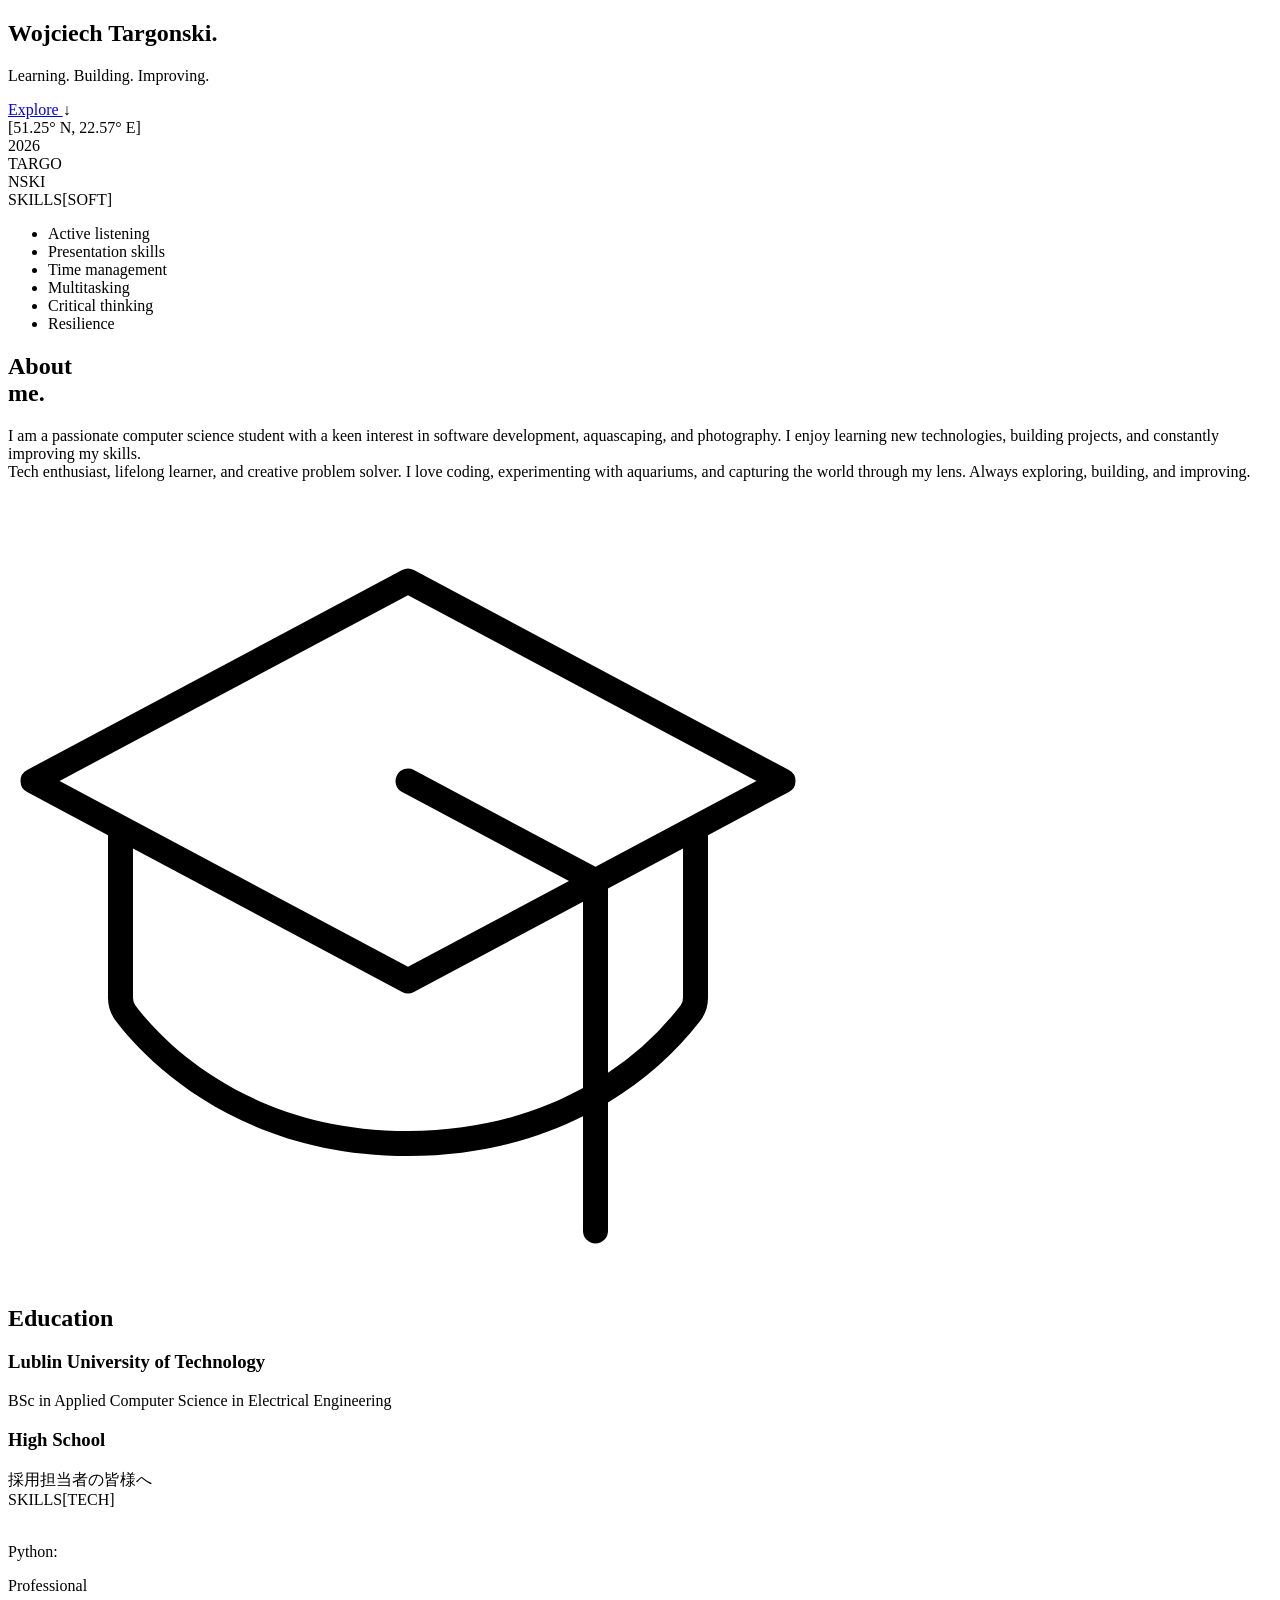
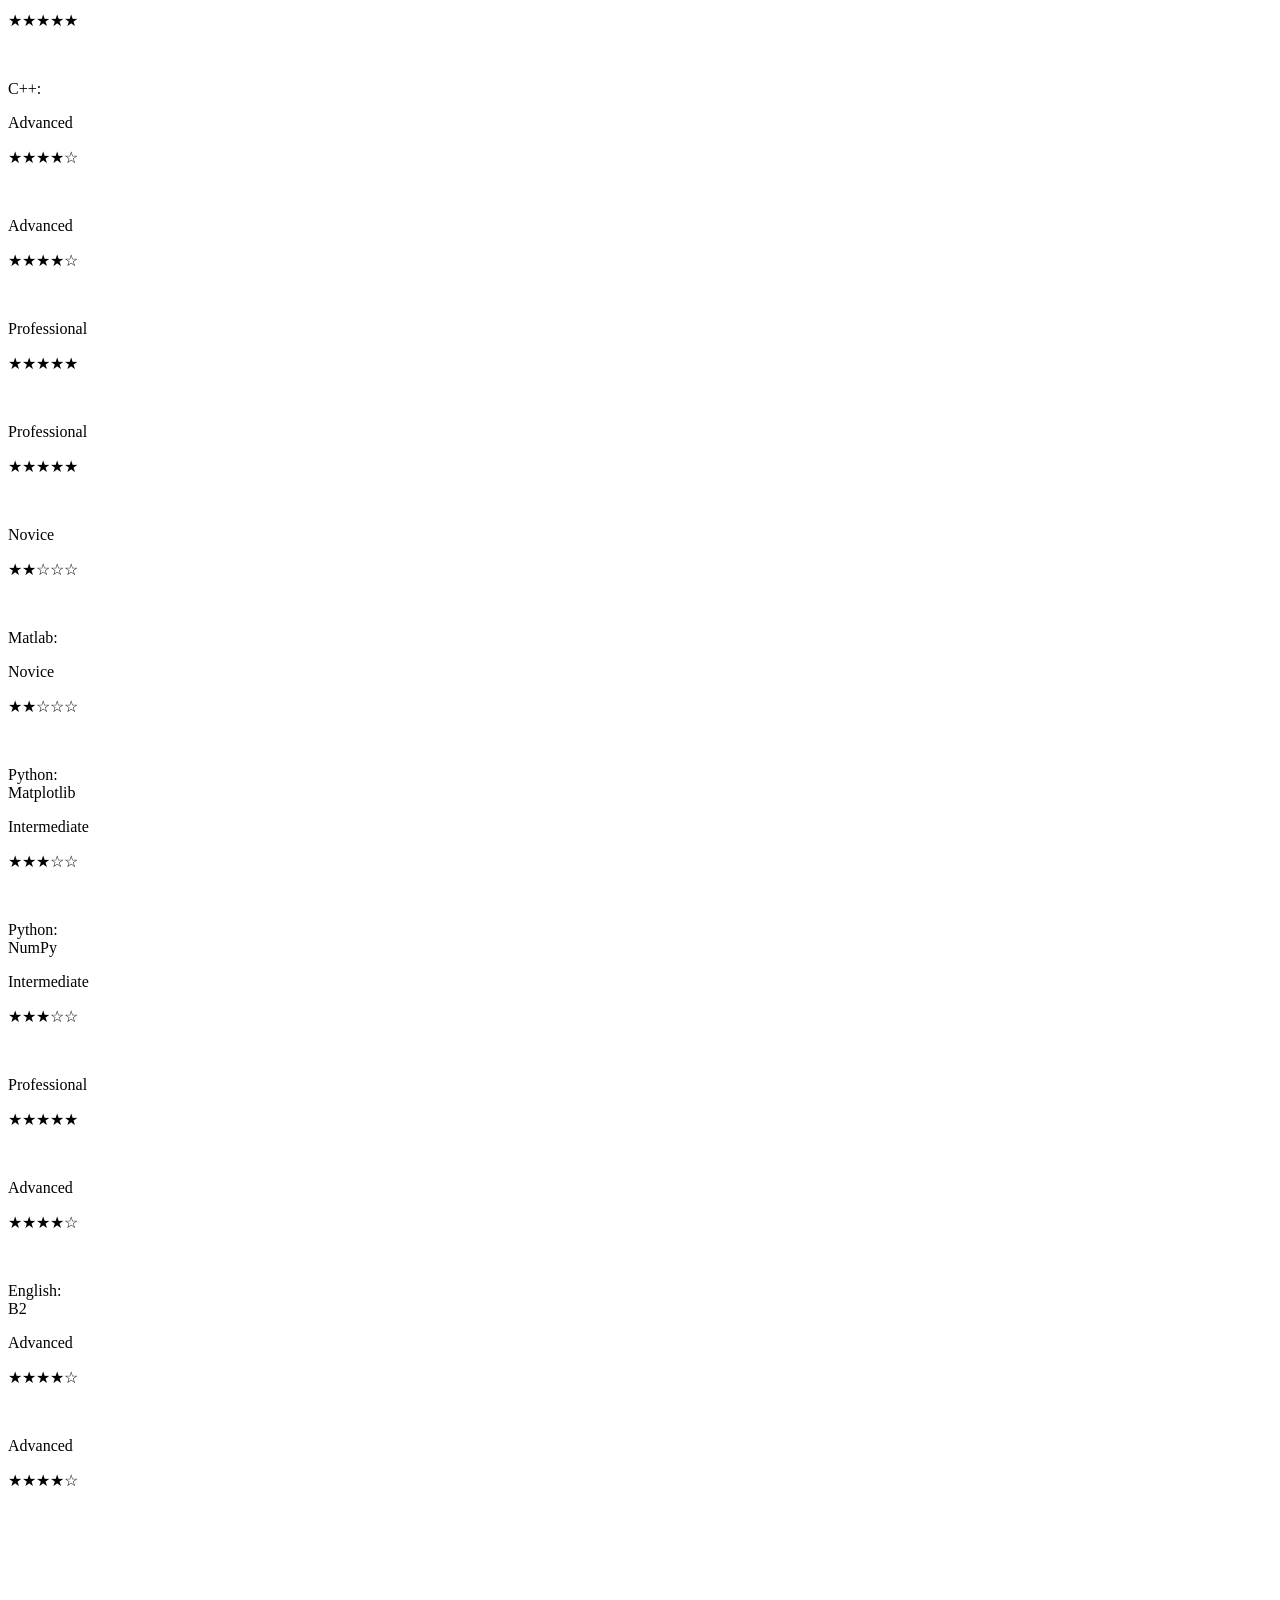
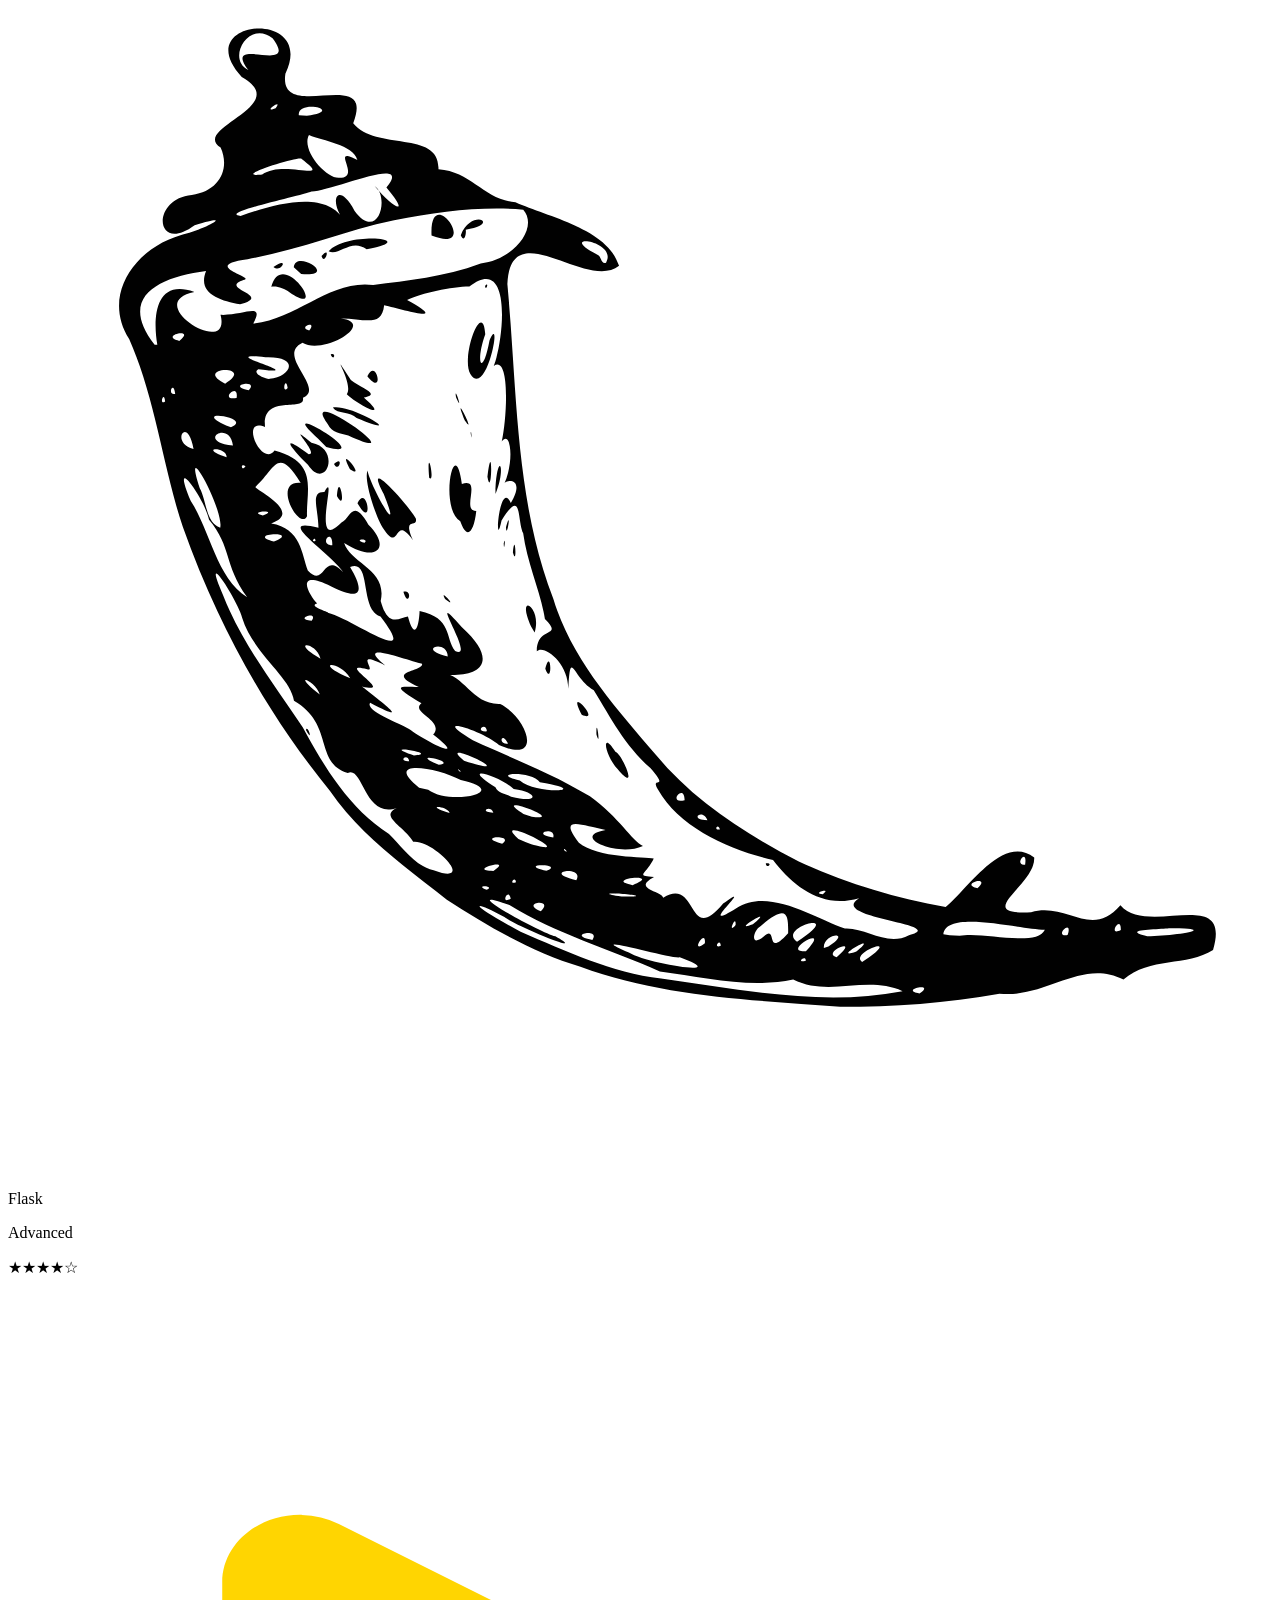
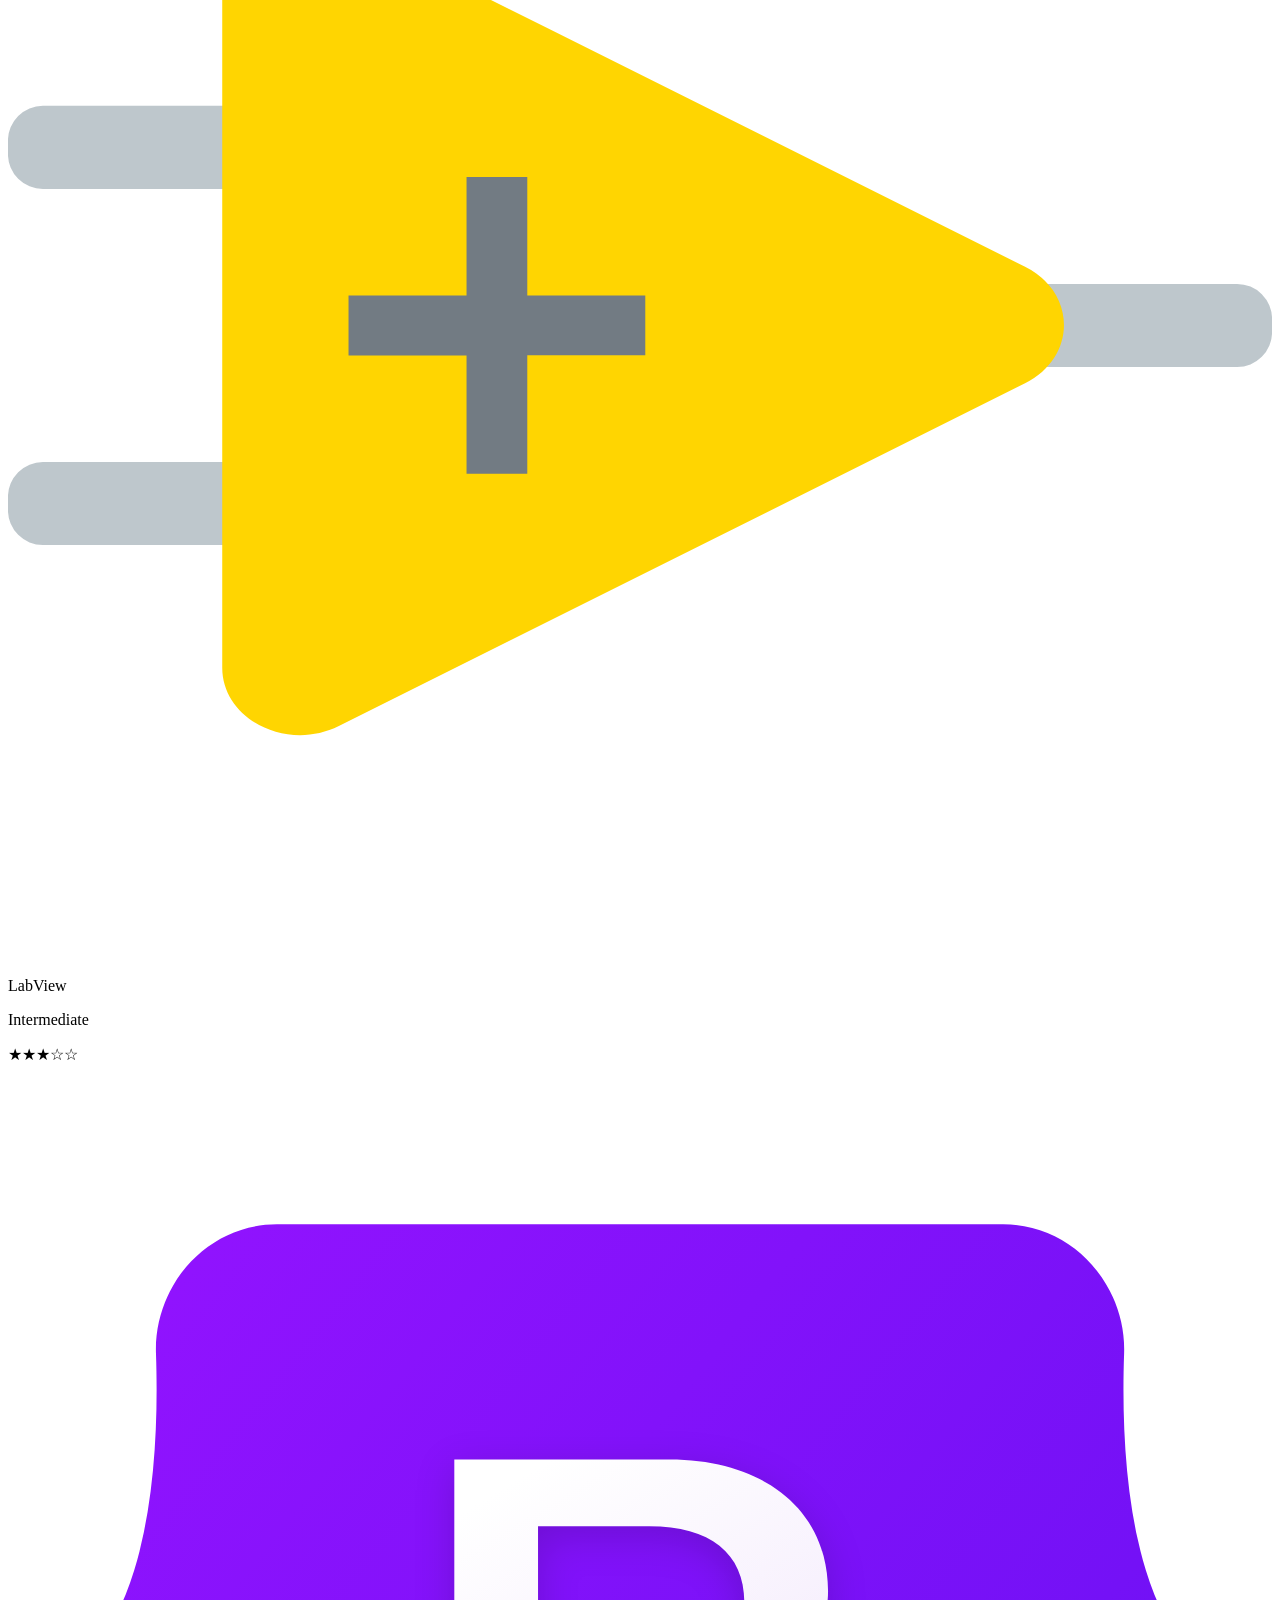
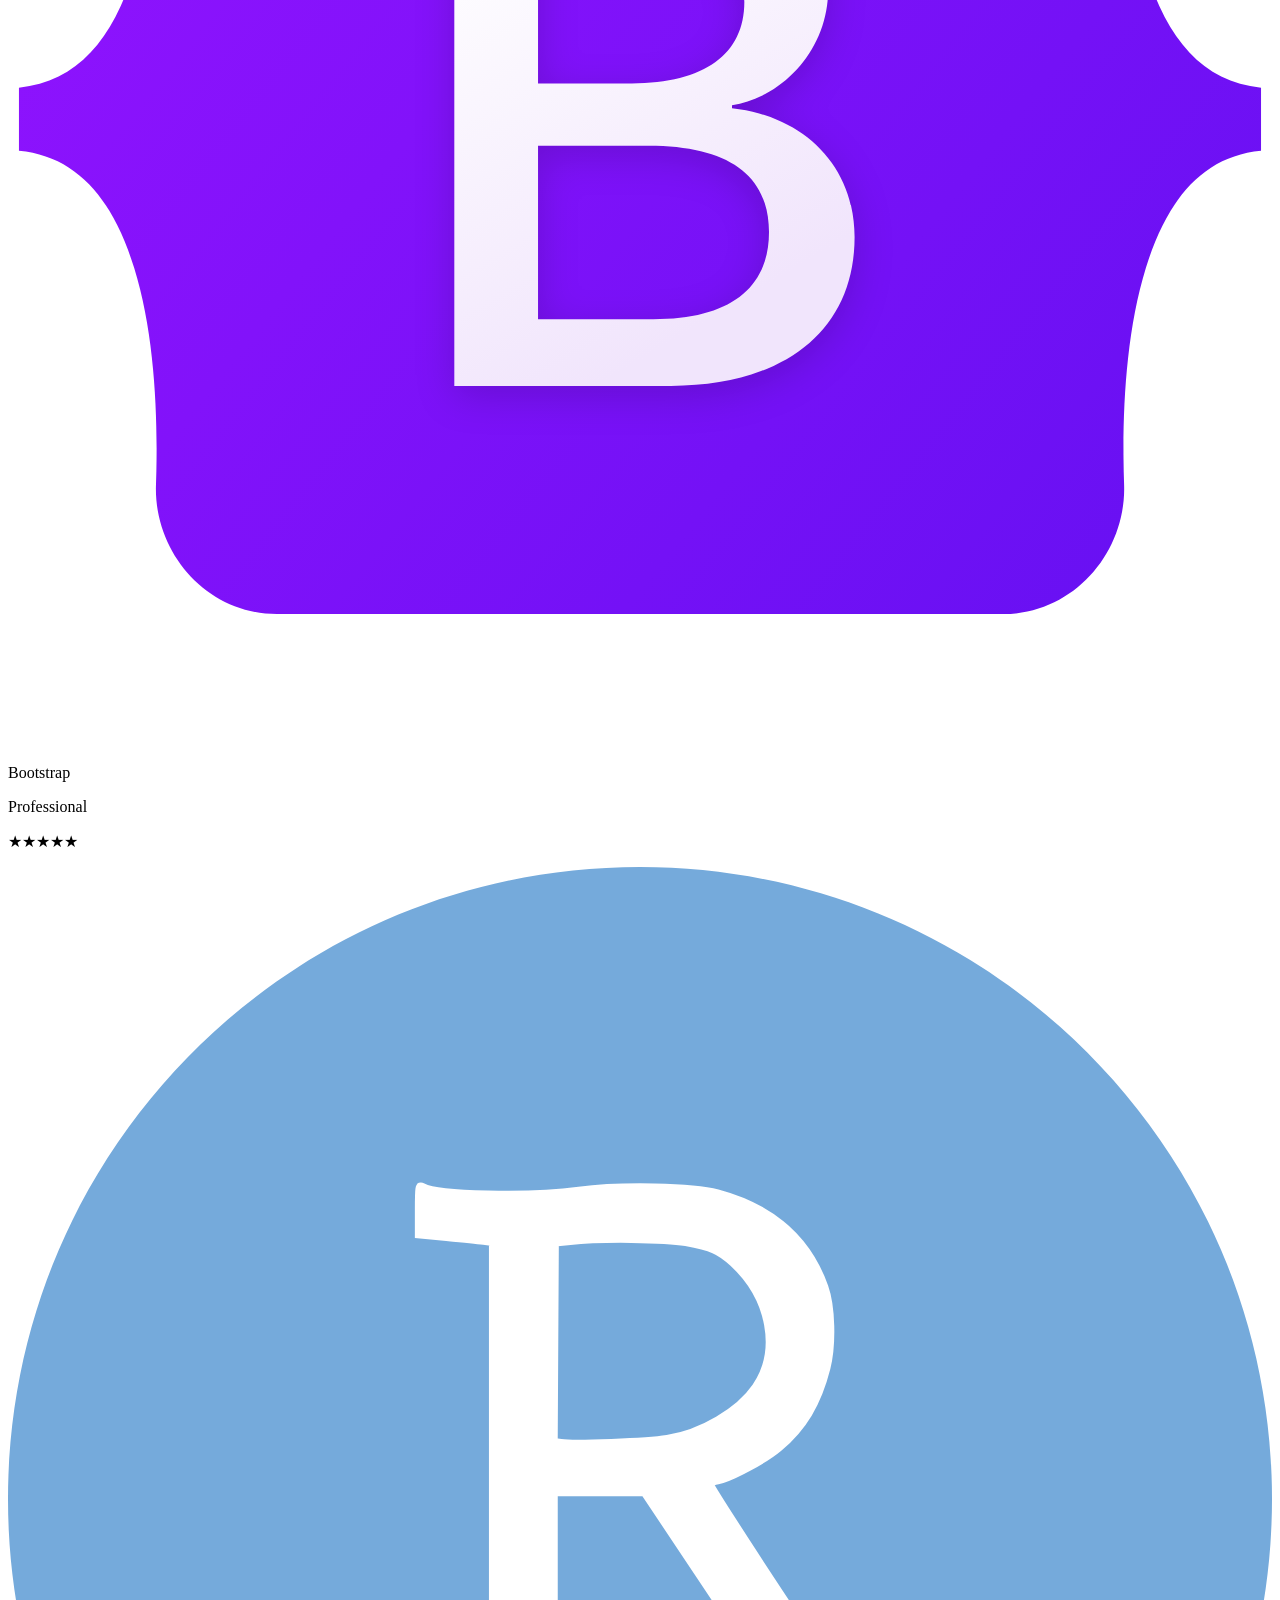
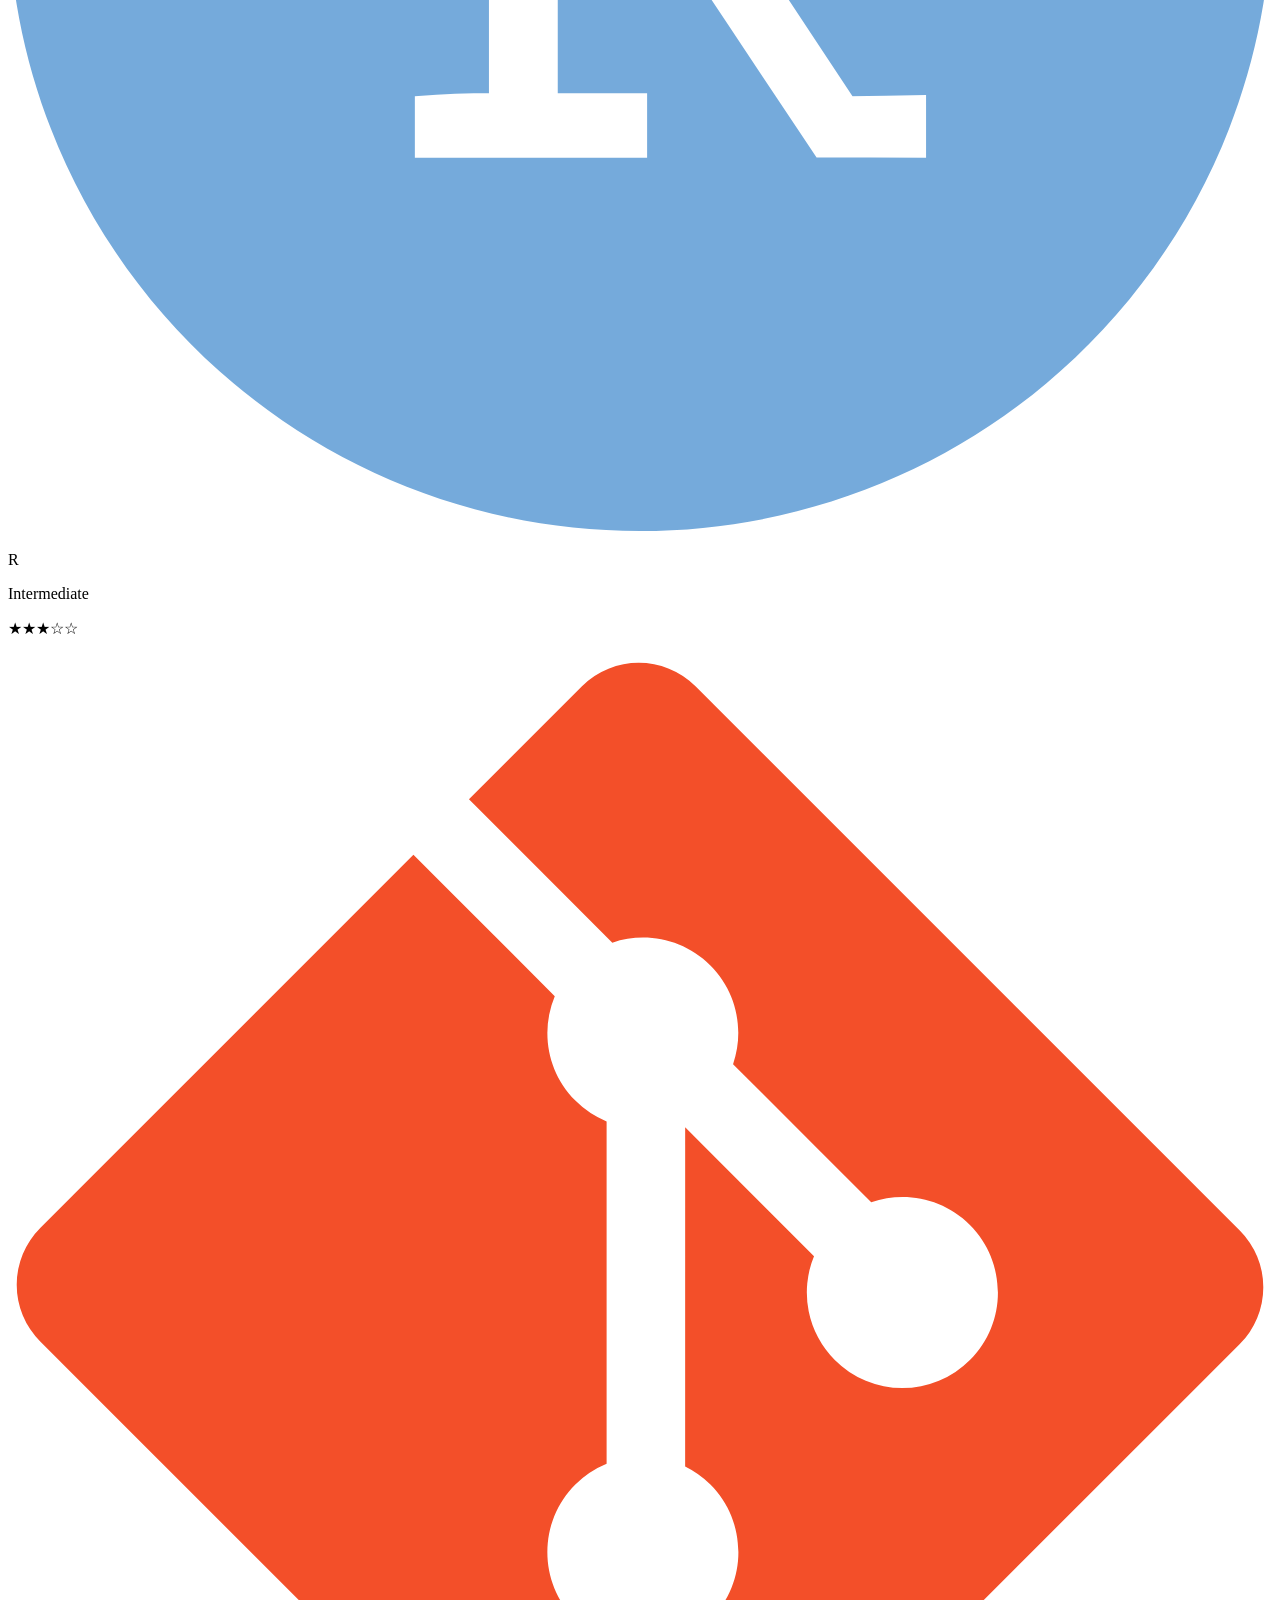
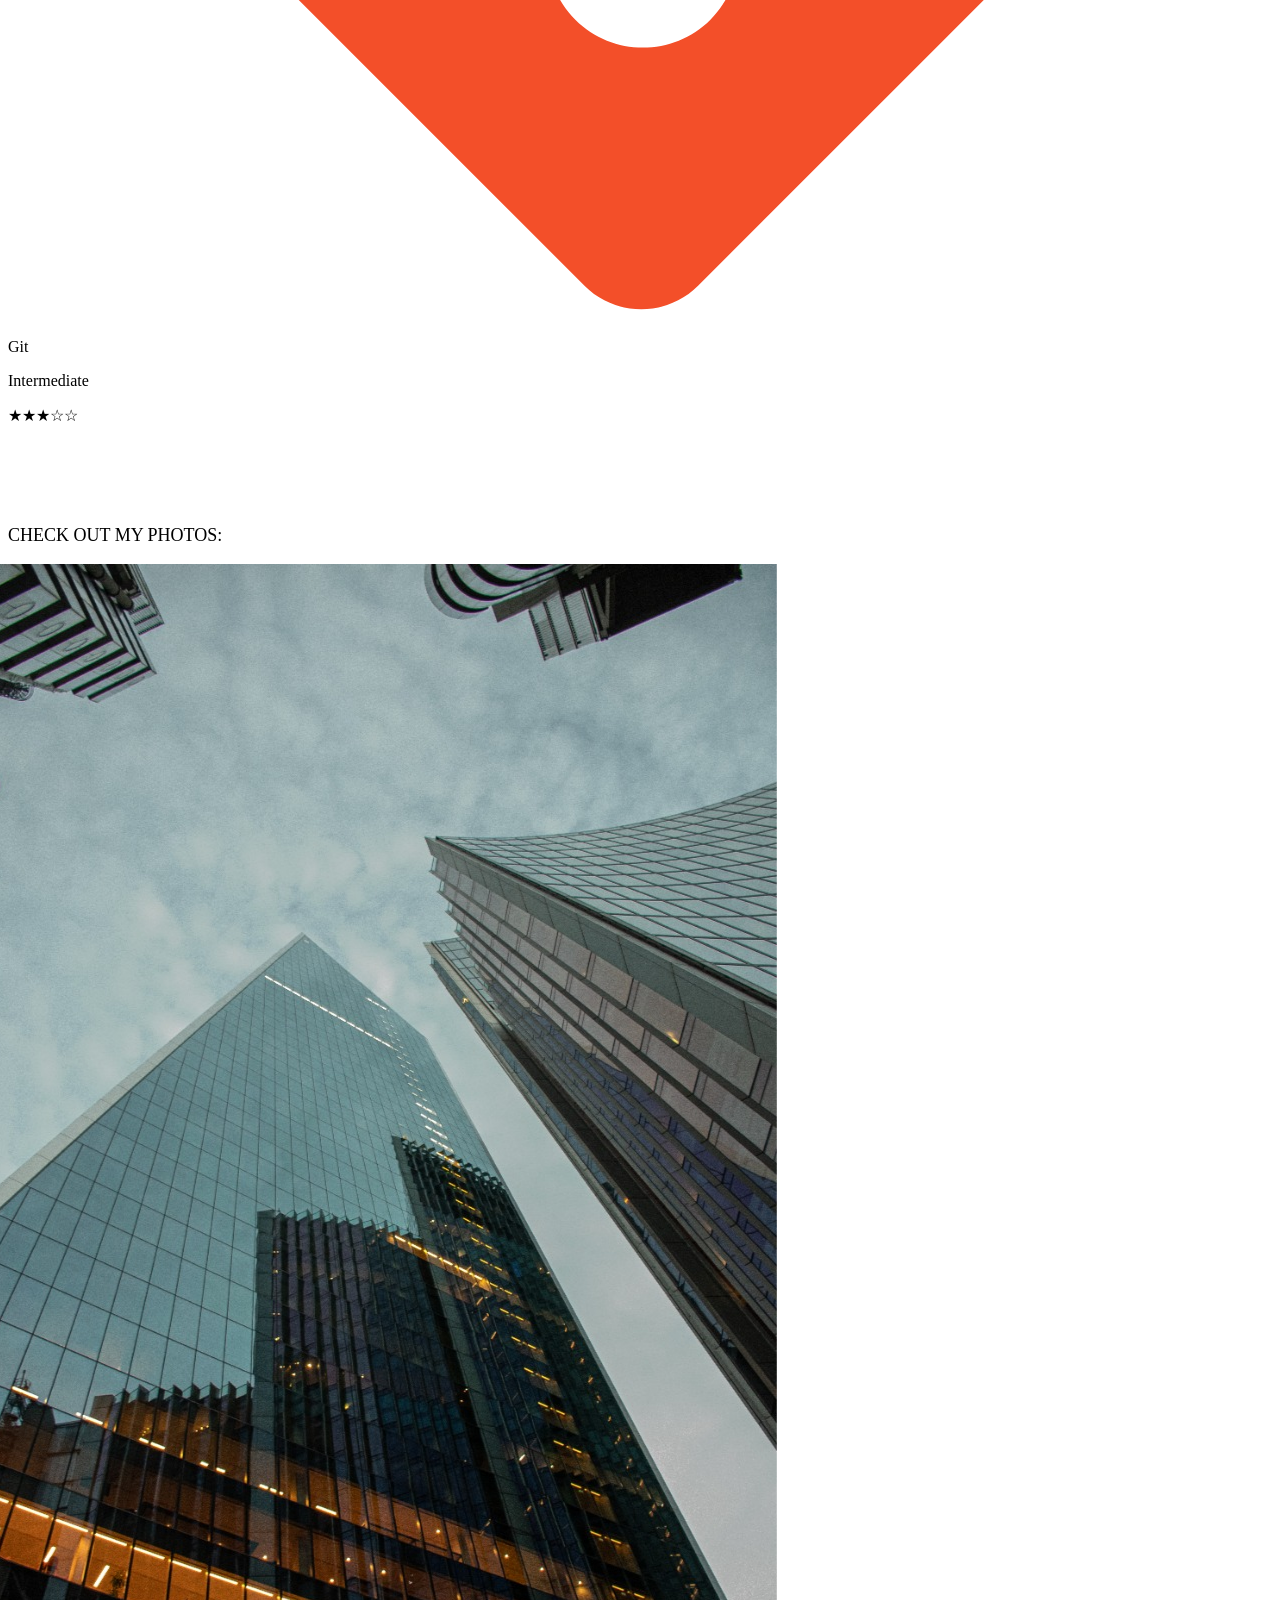
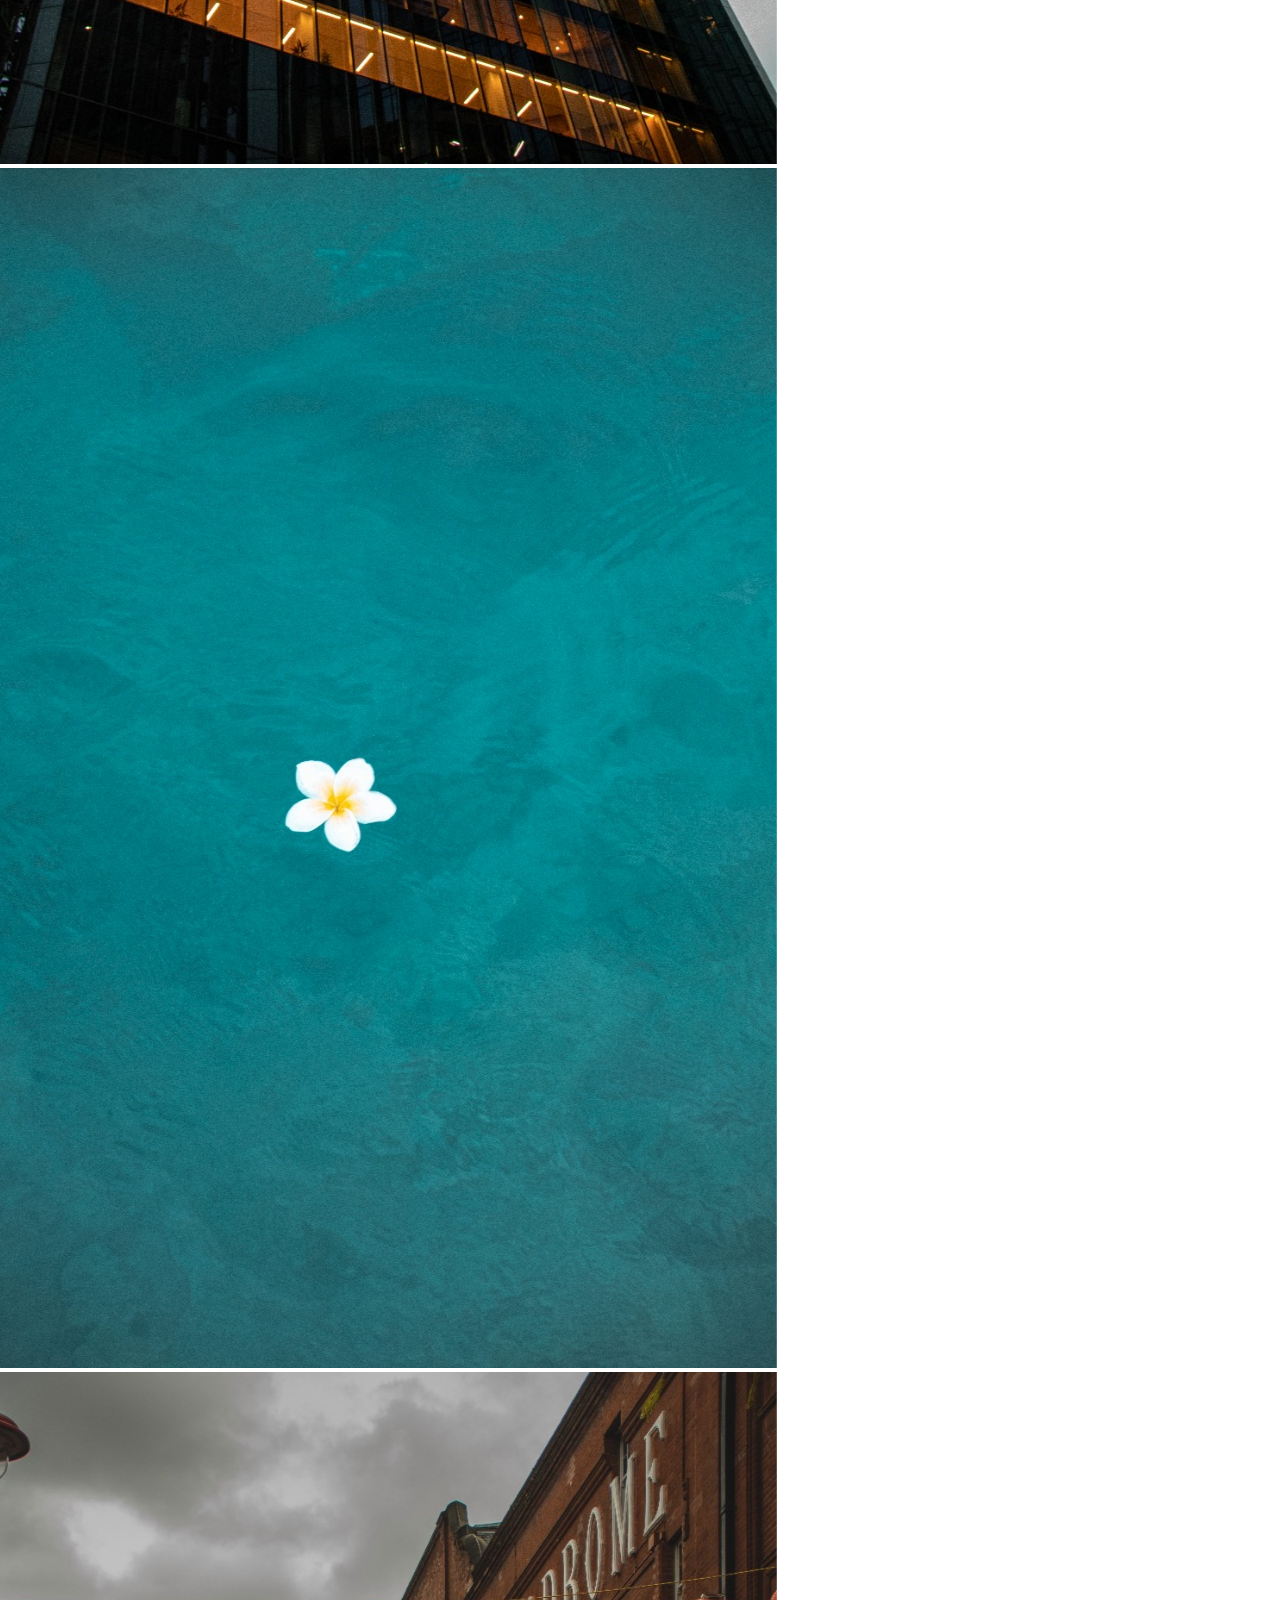
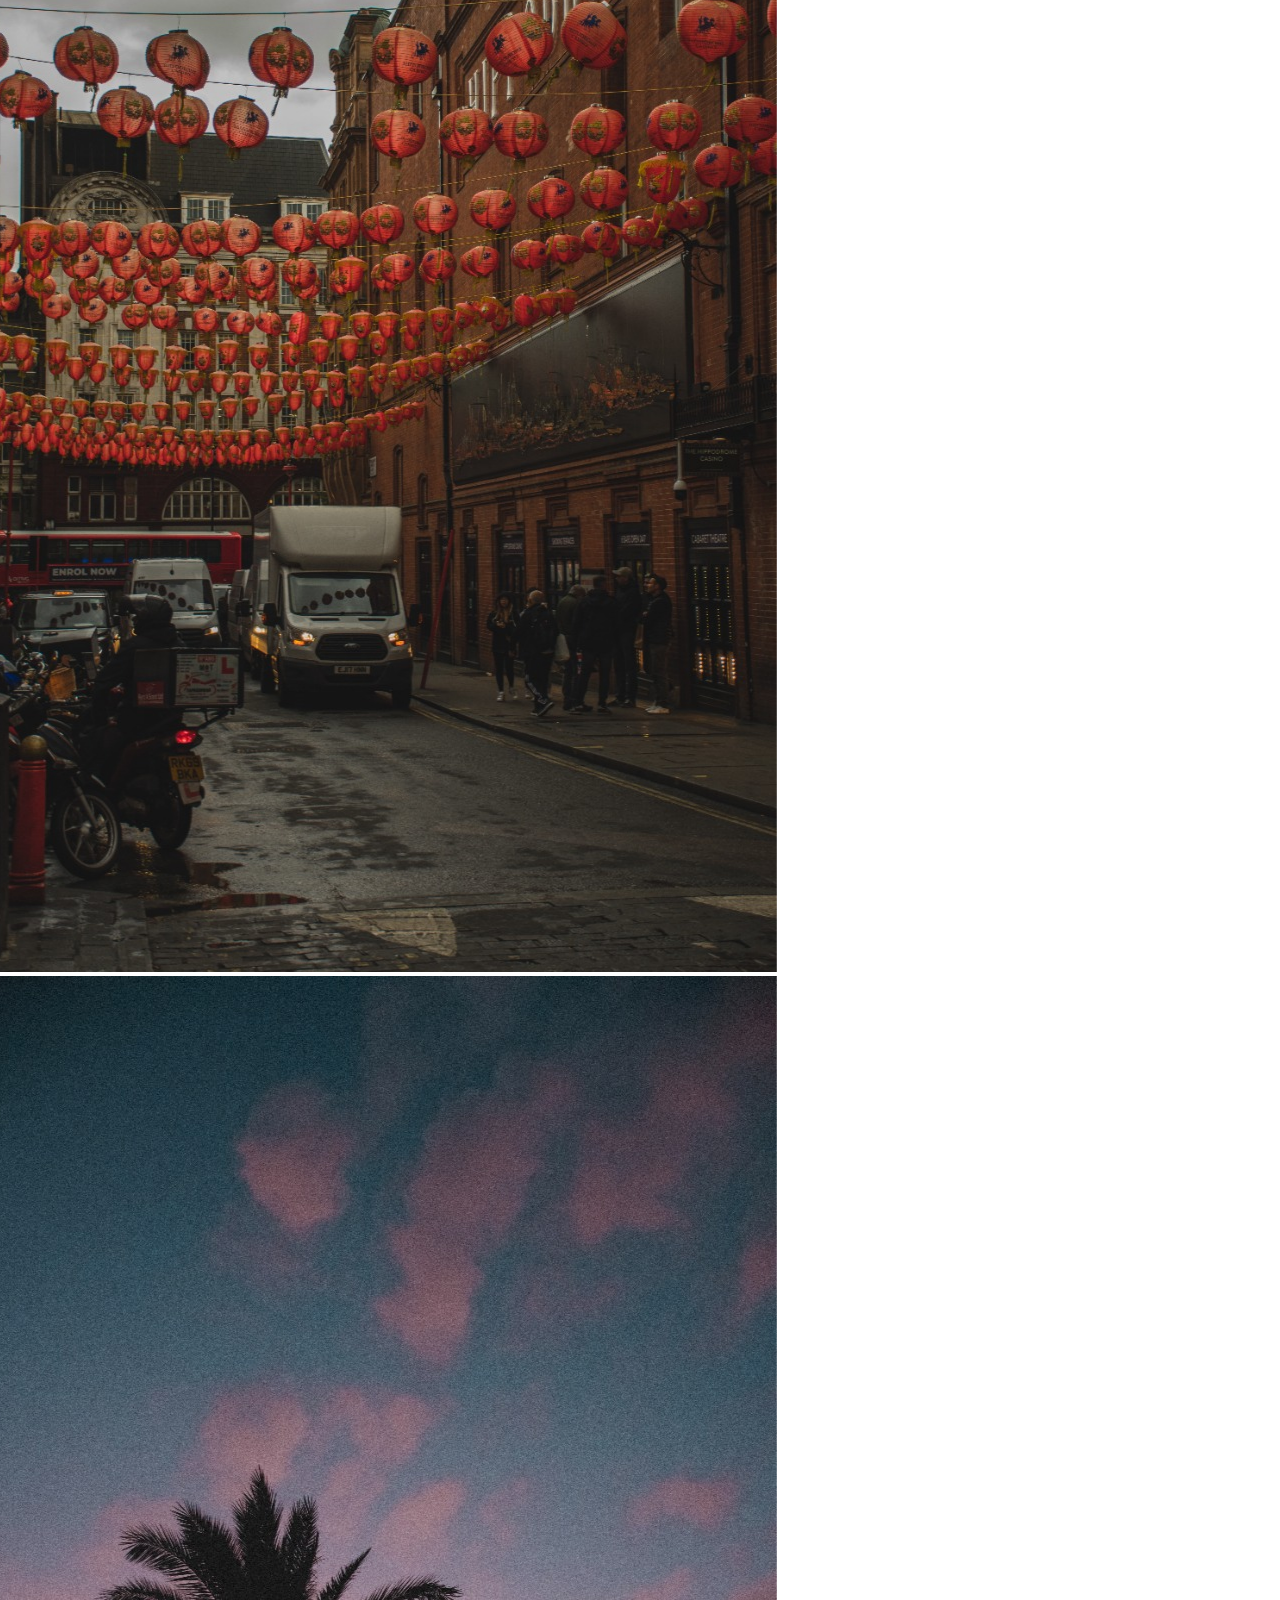
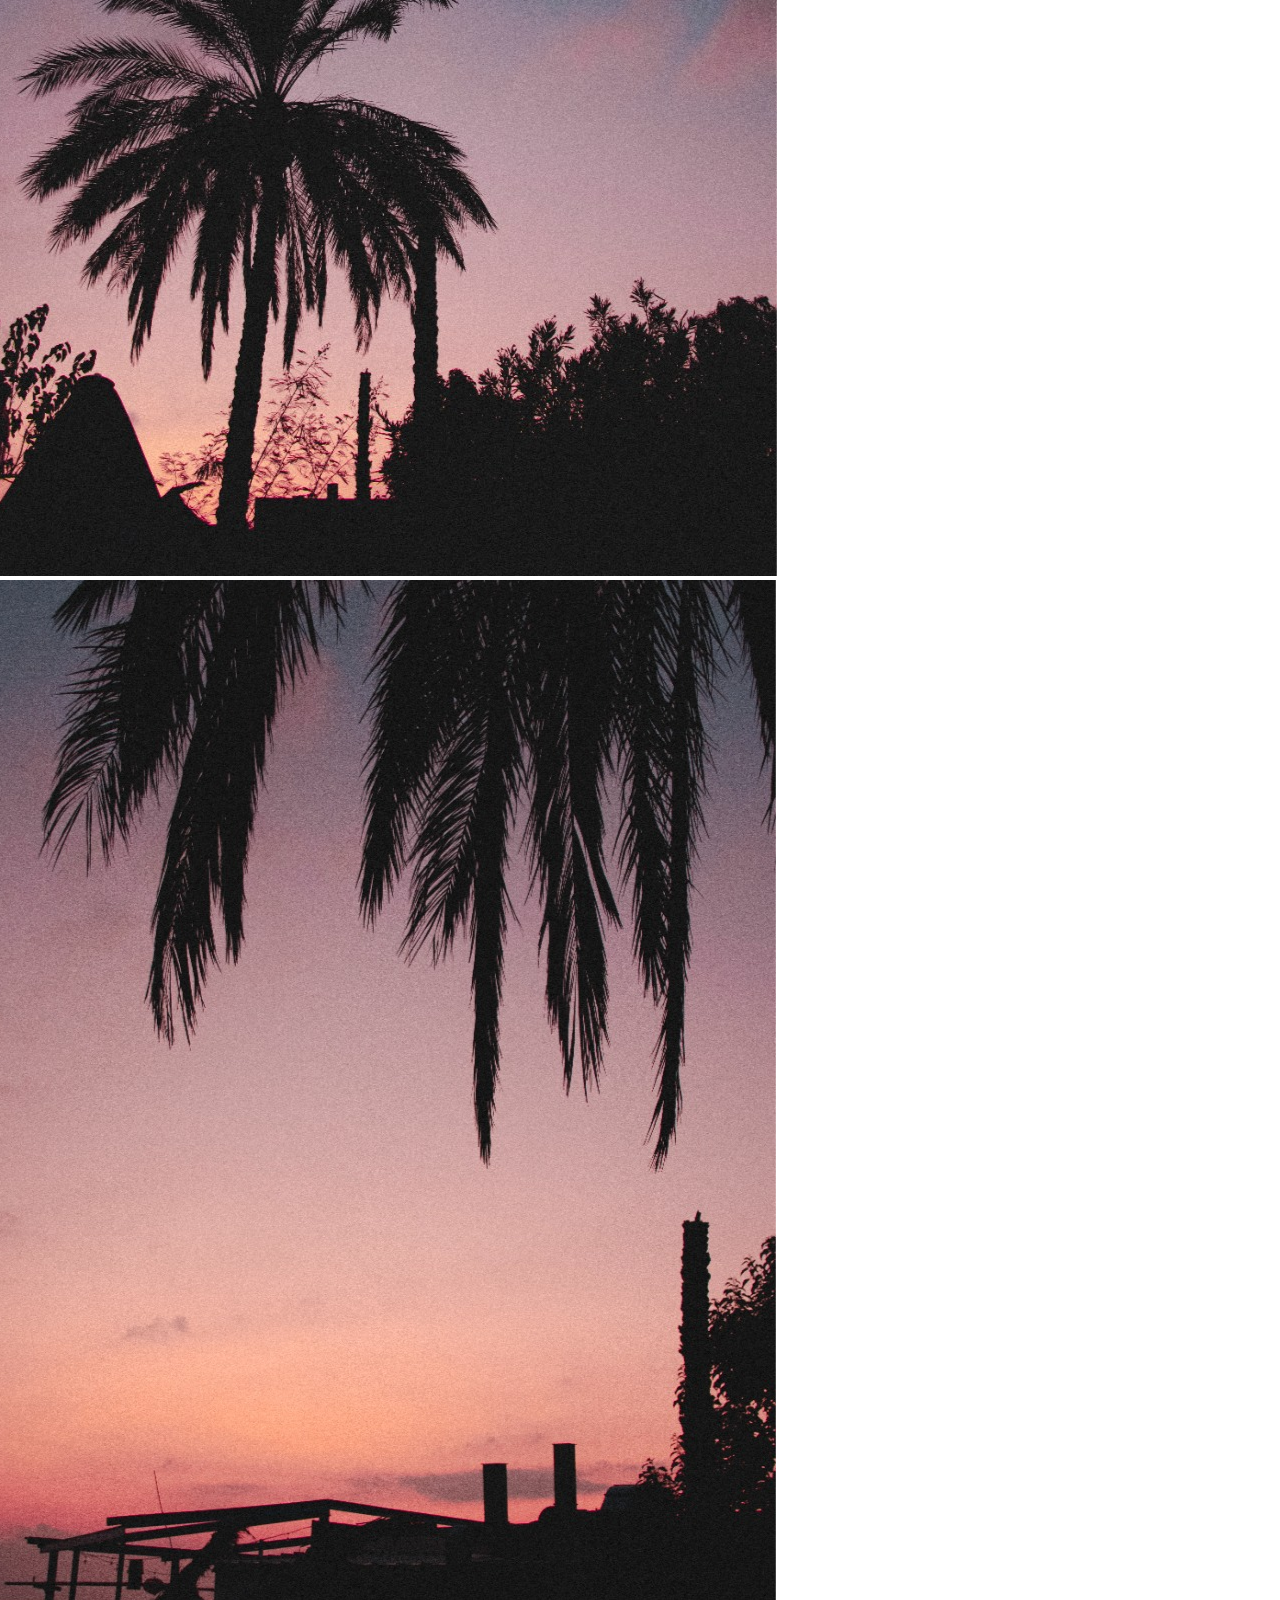
==== commit ed108fdc: "Update index.html" ====
--- a/index.html
+++ b/index.html
@@ -6,7 +6,7 @@
 <meta name="viewport" content="width=device-width, initial-scale=1.0">
 <link href="https://fonts.googleapis.com/css2?family=Manrope:wght@300;400;600;700&display=swap" rel="stylesheet">
 
-
+<style src="style.css"></style>
 </head>
 
 
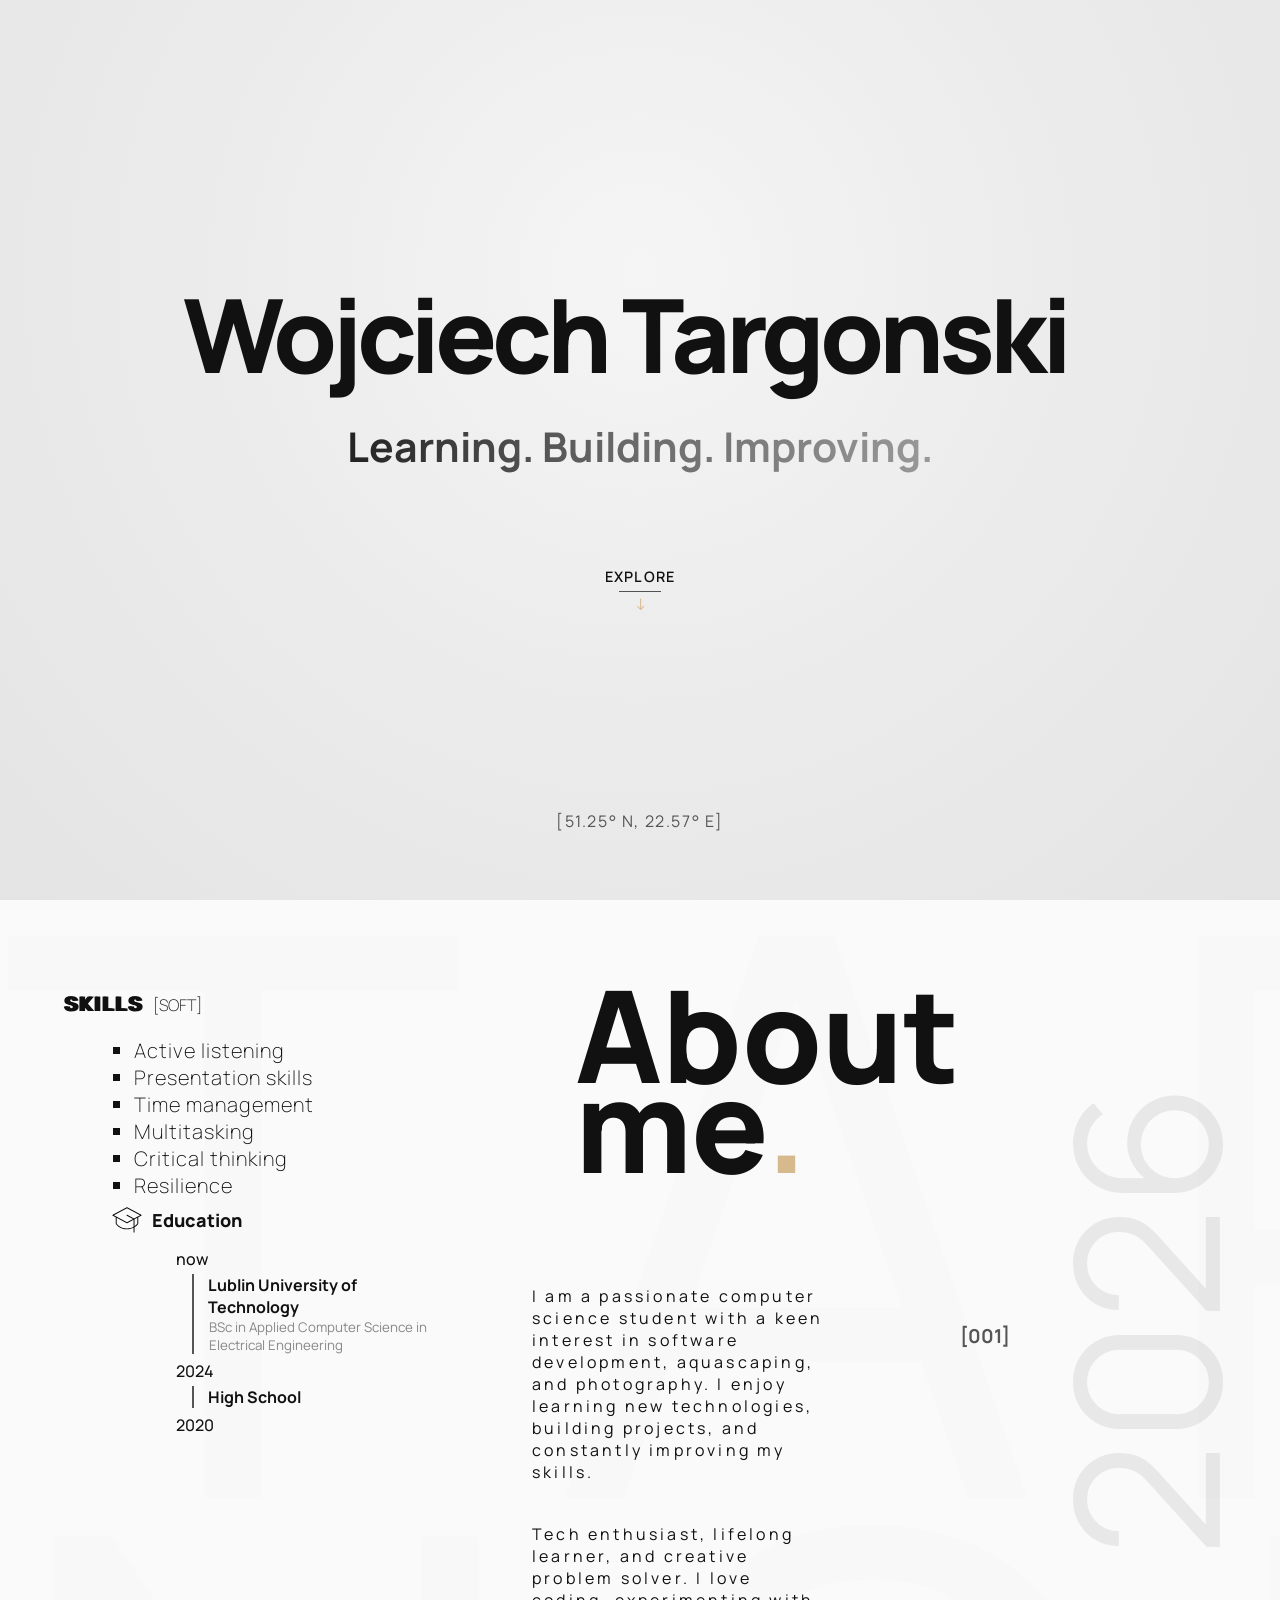
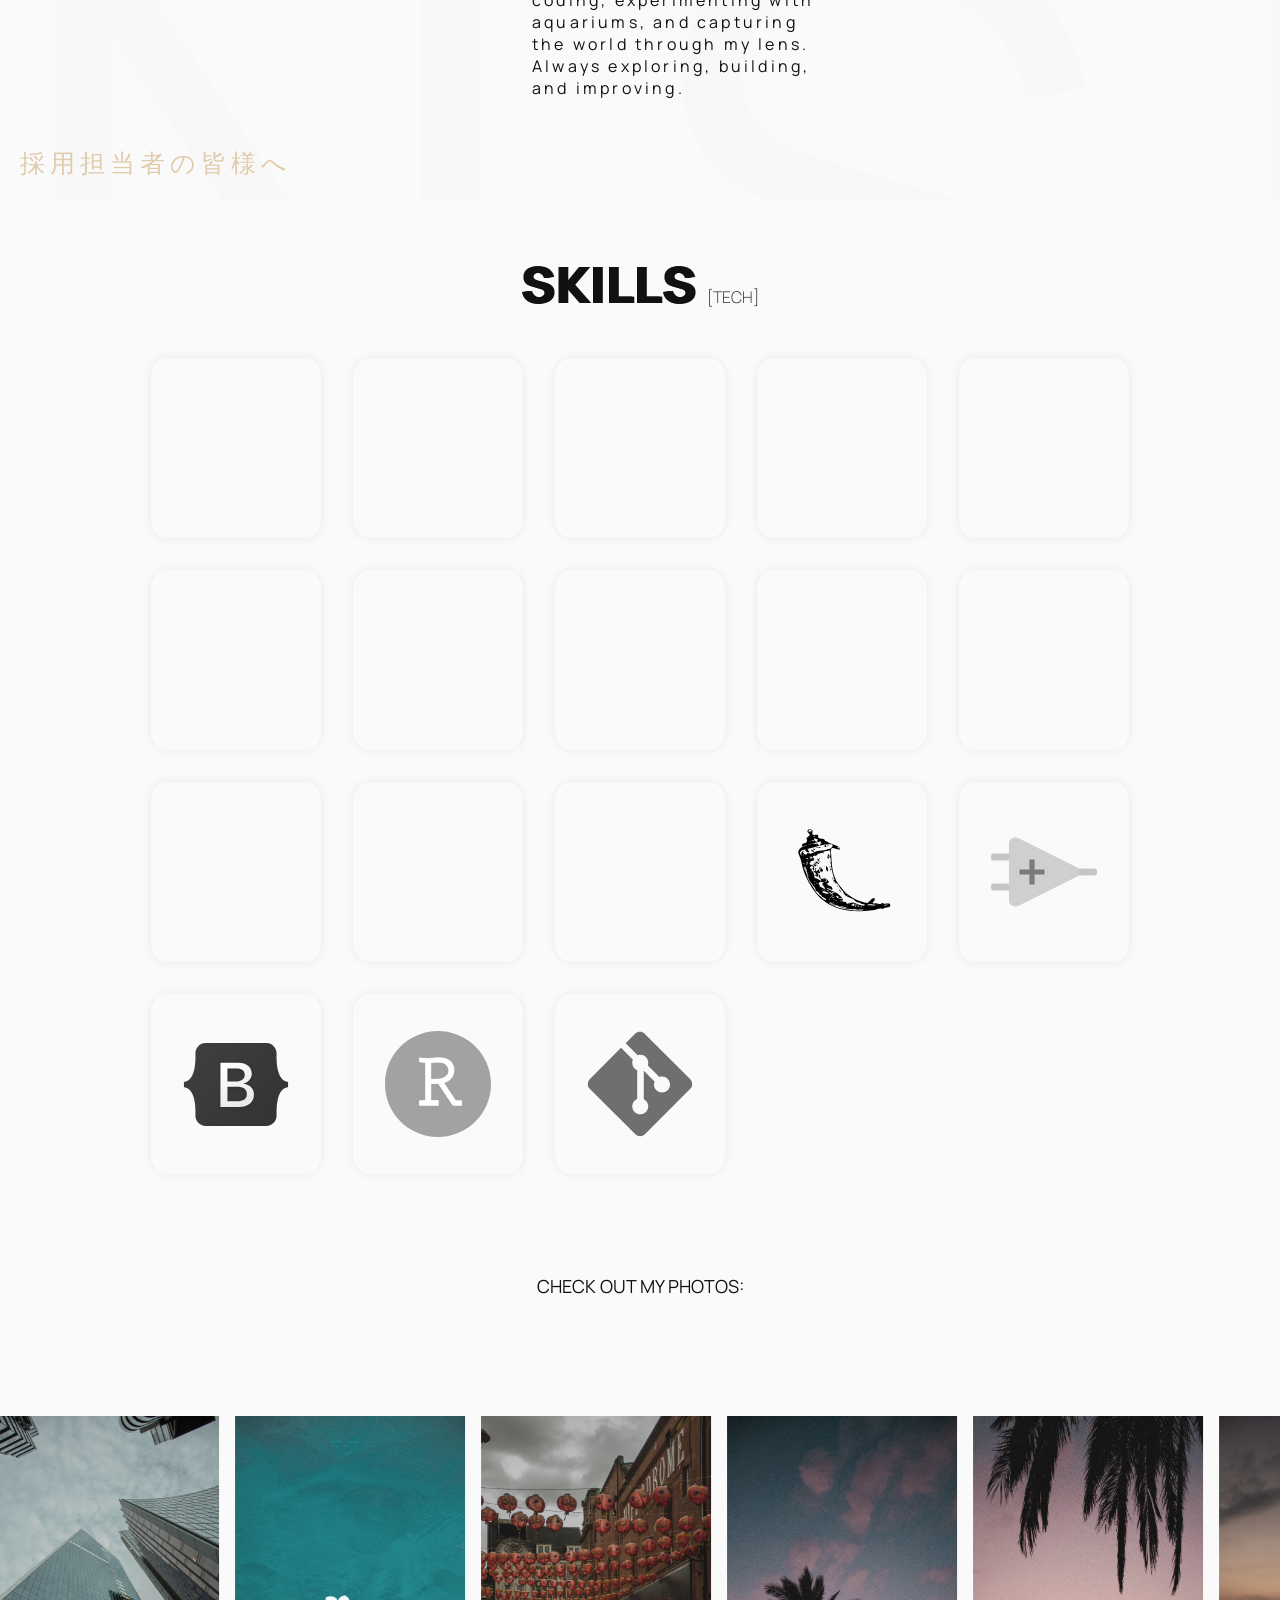
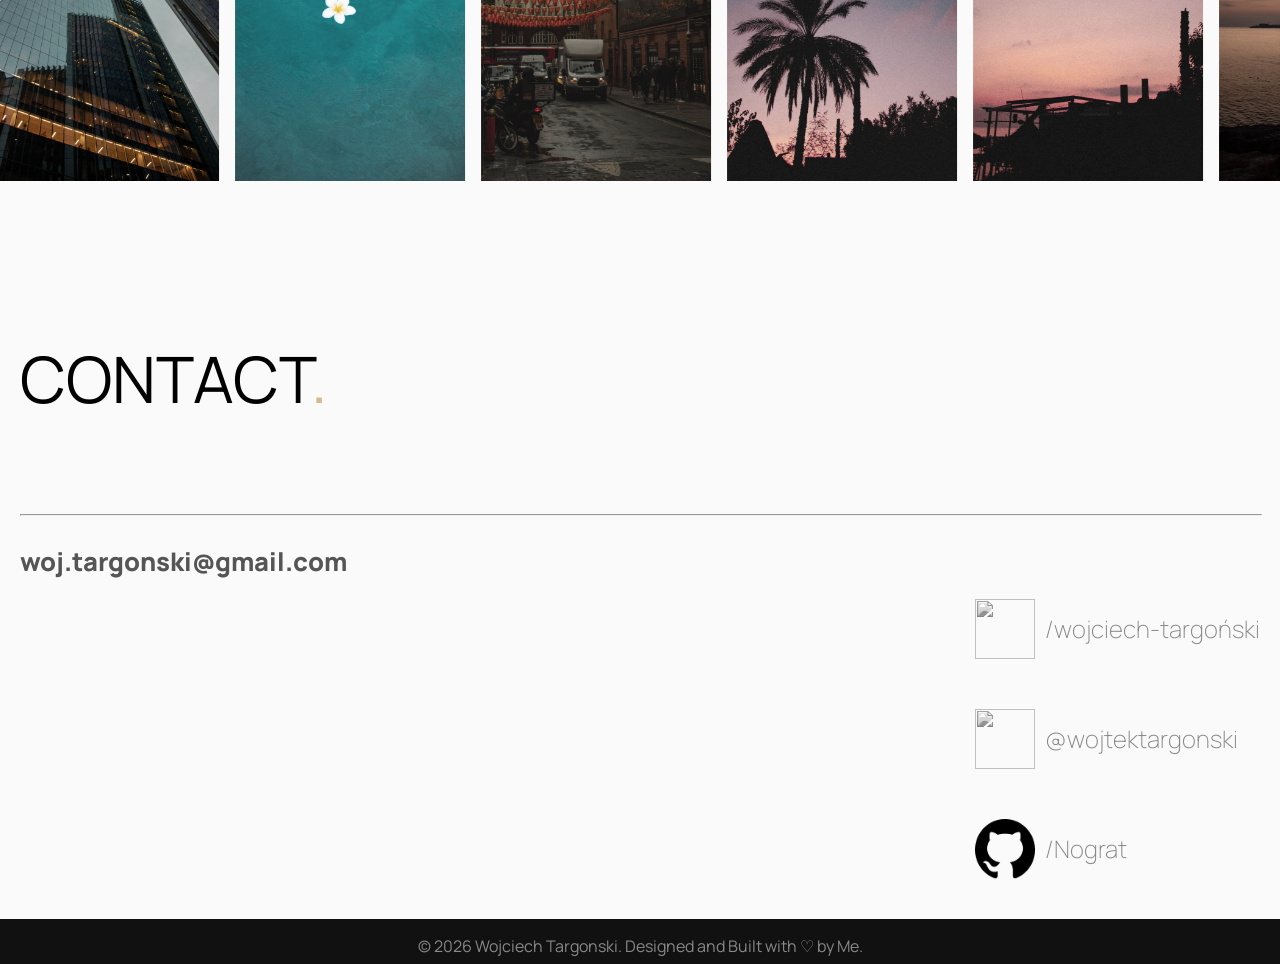
==== commit 4316c55e: "Update index.html" ====
--- a/index.html
+++ b/index.html
@@ -5,8 +5,7 @@
 
 <meta name="viewport" content="width=device-width, initial-scale=1.0">
 <link href="https://fonts.googleapis.com/css2?family=Manrope:wght@300;400;600;700&display=swap" rel="stylesheet">
-
-<style src="style.css"></style>
+<link rel="stylesheet" href="style.css">
 </head>
 
 
--- a/style.css
+++ b/style.css
@@ -0,0 +1,863 @@
+:root {
+  --bg-main: #FAFAFA;
+  --bg-dark: #111111;
+
+  --text-main: #111111;
+  --text-light: #FFFFFF;
+
+  --accent: #D6B98C;
+
+  --gray-main: #555555;
+  --gray-light: #888888;
+  --gray-border: #E5E5E5;
+}
+body {
+  margin: 0;
+  font-family: 'Manrope', sans-serif;
+  background-color: var(--bg-main);
+}
+.intro {
+ min-height: 100vh;
+  background:
+    radial-gradient(circle at 50% 30%, #f5f5f5 0%, #ececec 45%, #e4e4e4 100%);
+  color: var(--text-main);
+  display: flex;
+  flex-direction: column;
+  justify-content: center;
+  align-items: center;
+  padding: 0 24px;
+  text-align: center;
+  position: relative;
+  overflow: hidden;
+  
+}
+#typing {
+  font-size: clamp(3.5rem, 8vw, 6.5rem);
+  font-weight: 800;
+  letter-spacing: -0.05em;
+  line-height: 0.95;
+  margin: 0;
+  min-height: 1.1em;
+}
+#typing::after {
+  content: "|";
+  animation: blink 0.8s steps(1) 6.5 forwards;
+  margin-left: 4px;
+  color: var(--accent);
+
+}
+@media (max-width: 600px){
+  #typing{
+    text-align: left;
+    font-size: 4.2rem;
+    font-weight: 700;
+  }
+}
+.dot{
+
+  animation: colorChange 0.5s ease forwards;
+  animation-delay: 2s;
+
+}
+.subtitle {
+  margin-top: 18px;
+  font-size: clamp(1.4rem, 3.2vw, 3rem);
+  font-weight: 700;
+  line-height: 1.45;
+  opacity: 0;
+  transform: translateY(10px);
+  animation: fadeUp 1.2s ease forwards;
+  animation-delay: 2.2s;
+  background: linear-gradient(90deg, #222 0%, #666 45%, #999 100%);
+  -webkit-background-clip: text;
+  -webkit-text-fill-color: transparent;
+}
+@media (max-width: 600px){
+  .subtitle{
+    text-align: left;
+    font-size: 1.8rem;
+    padding-top: 0.5em;
+  }
+}
+.enter-btn {
+  margin-top: 50px;
+  color: var(--text-main);
+  text-decoration: none;
+  font-size: 0.9rem;
+  font-weight: 600;
+  letter-spacing: 0.08em;
+  text-transform: uppercase;
+  opacity: 0;
+  transform: translateY(10px);
+  animation: fadeUp 0.8s ease forwards;
+  animation-delay: 2.6s;
+  position: relative;
+  padding-bottom: 6px;
+  
+
+}
+.enter-btn::after {
+  content: "";
+  position: absolute;
+  left: 0;
+  bottom: 0;
+  width: 100%;
+  height: 1px;
+  background: var(--text-main);
+  transform: scaleX(0.6);
+  transform-origin: center;
+  transition: transform 0.3s ease;
+  opacity: 0.7;
+  
+}
+.enter-btn:hover::after {
+  transform: scaleX(1);
+}
+@media (max-width: 600px){
+  .enter-btn{
+    scale: 1.2;
+    margin-top: 10em;
+    padding-top: 1em;
+    
+  }
+
+  .enter-btn::after{
+    opacity: 0.5;
+  }
+}
+.arrow{
+  color: var(--accent);
+  display: inline-block;
+  margin-left: 6px;
+  margin-right: 6px;
+  opacity: 0;
+  transform: translateY(10px);
+  animation: fadeUp 1.2s ease forwards,
+  scrolMove 1.6s ease-in-out infinite;
+  animation-delay: 2.6s;
+}
+@keyframes blink {
+  0%,
+  49% {
+    opacity: 1;
+  }
+  50%,
+  100% {
+    opacity: 0;
+  }
+ 
+}
+@keyframes fadeUp {
+  to {
+    opacity: 1;
+    transform: translateY(0);
+  }
+}
+@keyframes scrolMove {
+  0% {
+    transform: translateY(0px);
+  }
+
+  50% {
+    transform: translateY(4px);
+  }
+
+  100% {
+    transform: translateY(0px);
+  }
+
+}
+@keyframes colorChange {
+  0% {
+    color: #111111;
+  }
+
+ 
+
+  100% {
+    color: #D6B98C;
+  }
+
+}
+.light {
+  background: var(--bg-main);
+  color: var(--text-main);
+}
+.dark {
+  background: var(--bg-dark);
+  color: var(--text-light);
+}
+.button {
+  border: 1px solid var(--accent);
+  color: var(--accent);
+  padding: 10px 20px;
+  display: inline-block;
+  margin-top: 20px;
+}
+.button:hover {
+  background: var(--accent);
+  color: #111;
+}
+.cords{
+  position: absolute;
+  top:  90vh;
+  margin: 0;
+  padding: 0;
+  letter-spacing: 0.1em;
+  color: var(--gray-main);
+}
+@media (max-width: 600px){
+  .cords{
+    scale: 0.9;
+    top: 94vh; 
+  }
+}
+.main {
+  min-height: 100vh;
+  background: #FAFAFA;
+  color: var(--text-main);
+  display: flex; 
+  justify-content: center;            
+  overflow: hidden;        
+  position: relative;
+
+}
+.main .date{
+  font-size: 200px;
+  position: absolute;
+  right: 0;
+  top: -10%;
+  transform: rotate(-90deg);
+  transform-origin: bottom right;
+  color: var(--gray-main);
+  opacity: 0.1;
+  margin: 0;
+  padding: 0;
+}
+@media (max-width: 800px){
+  .main .date{
+    font-size: 120px;
+    top: 25%;
+  }
+}
+@media (max-width: 600px){
+  .main .date{
+    font-size: 100px;
+    bottom: 35%;
+    right: -50%;
+    opacity: 0.02;
+
+  }
+}
+@media (max-width: 500px){
+  .main .date{
+      right: -30%;
+      bottom: 40%;
+
+  }
+}
+.main h2{
+  font-size: clamp(70px, 12vw, 420px);
+  font-weight: 900;
+  line-height: 0.7em;
+  color: var(--text-main);
+  position: absolute;
+  transform: translate(0%, 0%);
+  right: 25%;
+  top: 25%;
+  margin: 0;
+ 
+}
+@media (max-width: 1400px){
+  .main h2{
+    font-size: clamp(120px, 10vw, 200px);
+    top: 10%;
+  }
+}
+@media (max-width: 850px){
+  .main h2{
+    font-size: clamp(120px, 10vw, 200px);
+    right: 10%;
+    top: 30%;
+  }
+}
+@media (max-height: 850px){
+  .main h2{
+    top: 5%;
+  }
+}
+@media (max-width: 600px){
+  .main h2{
+    font-size: clamp(120px, 10vw, 200px);
+    left: 1%;
+    top: 1%;
+    z-index: 1;
+  }
+}
+.backgroundname{   
+  width: 100%;
+  height: 100vh;       
+  font-size: 780px;
+  font-weight: 900px;
+  letter-spacing: 100px;
+  color: rgba(0, 0, 0, 0.008);
+  pointer-events: none;
+  user-select: none;
+  z-index: 0; 
+  line-height: 600px;
+  text-align:start;
+}
+.myPhoto{
+  position: absolute;
+  bottom: 0;
+  right: 0;
+  width: 30vh;
+  aspect-ratio: 3/4;
+  filter: grayscale(1);
+  background-image: url(/images/DSC7069-crushimage.JPG);
+  background-position: center;
+  background-size: cover;
+  border: none;
+}
+@media
+  (max-width: 1400px){
+    .myPhoto{
+      width: 25vw;
+    }
+}
+@media
+  (max-width: 600px){
+    .myPhoto{
+      width: 250px;
+      top: 9%;
+      right: 0;
+      height: 300px;
+      z-index: 0;
+      
+    }
+}
+@media
+  (max-width: 450px){
+    .myPhoto{
+      width: 150px;
+      top: 15%;
+      right: 0;
+      height: 200px;
+      z-index: 0;
+      
+    }
+}
+.myPhoto::before{
+  content: "[001]";
+  color: var(--gray-main);
+  font-size: larger;
+  font-weight: 700;
+  position: absolute;
+  transform: translateY(-50px);
+}
+@media (max-width: 600px){
+  .myPhoto::before{
+    opacity: 0;
+  }
+}
+.about{
+  position: absolute; 
+  bottom: 20%;
+  right: 30%;
+  width: 30%;
+  height: 200px;
+  display: grid;
+  grid-template-columns: 1fr 1fr;
+  gap: 40px;
+  text-align: start;
+  font-size: large;
+  letter-spacing: 0.2em;
+
+}
+@media (max-width: 1400px){
+  .about{
+    right: 35%;
+    width: 40%;
+    gap: 40px;
+    font-size: medium;
+    letter-spacing: 0.2em;
+    bottom: 35%;
+    grid-template-columns: 1fr;
+    max-width: 300px;
+
+  }
+}
+@media (max-width: 1250px){
+  .about{
+   bottom: 45%;
+  }
+}
+@media (max-width: 850px){
+  .about{
+    width: 50%;
+    gap: 5px;
+    bottom: 30%;
+  }
+}
+@media (max-width: 600px){
+  .about{
+    grid-template-columns: 1fr 1fr;
+    max-width: 500px;
+    width: 90%;
+    gap: 20px;
+    height: 60px;
+    top: 45%;
+    left: 10%;
+  }
+}
+@media (max-width: 450px) and (min-height: 800px){
+  .about{
+    top: 47%;
+    font-size: 12px;
+    letter-spacing: 0.1em;
+    left: 5%;
+  }
+}
+@media (max-width: 450px) and (max-height: 800px){
+  .about{
+    top: 49%;
+    font-size: 10px;
+    letter-spacing: 0.1em;
+    left: 5%;
+  }
+}
+.main .skills{
+  position: absolute;
+  font-size: clamp(10px, 3vw, 40px);
+  font-weight: 900;
+  letter-spacing: -2px;
+  text-shadow: 2px 0 0 #111, -1px 0 0 #111;
+  left: 10%;
+  top: 5%;
+}
+@media (max-width: 1400px){
+  .main .skills{
+    left: 5%;
+    top: 10%;
+    font-size: 20px;
+    letter-spacing: 2px;
+  }
+}
+@media (max-width: 600px) and (min-height: 800px){
+  .main .skills{
+    left: 5%;
+    top: 70%;
+  }
+}
+@media (max-width: 600px) and (max-height: 800px){
+  .main .skills{
+    left: 25%;
+    top: 65%;
+    scale: 0.7;
+  }
+}
+@media (max-width: 400px) and (max-height: 900px){
+  .main .skills{
+    scale: 0.7;
+  }
+}
+.main .skills ul li{
+  list-style:square;
+  color: var(--text-main);
+  margin-left: 30px;
+  font-weight: 200;
+  letter-spacing: 1px;
+  text-shadow: none;
+}
+#skills{
+  text-shadow: none;
+  font-weight: 100;
+  font-size: medium;
+  margin-left: 10px;
+  letter-spacing: normal;
+}
+.timeline {
+  color: #111111;
+  position: absolute;
+  bottom: 25%;
+  left: 20%;
+  max-width: 250px;
+  margin-right: 200px;
+  scale: 1.4;
+}
+  @media (max-width: 1400px){
+    .timeline{
+      left: 15%;
+      bottom: 40%;
+      scale: 1;
+    }
+}
+  @media (max-width: 1200px){
+    .timeline{
+      left: 10%;
+      bottom: 25%;
+      max-width: 150px;;
+      scale: 0.8;
+    }
+}
+  @media (max-width: 800px){
+    .timeline{
+      bottom: 47%;
+      scale: 0.6;
+    }
+}
+ @media (max-width: 600px){
+  .timeline{
+    scale: 0.5;
+    top: 20%;
+  }
+}
+ @media (max-width: 450px) and (min-height: 800px){
+  .timeline{
+    scale: 0.7;
+    top: 25%;
+    left: 15%;
+  }
+}
+ @media (max-width: 450px) and (max-height: 800px){
+  .timeline{
+    scale: 0.5;
+    top: 30%;
+    left: -5%;
+    width: 300px;
+    max-width: 300px;
+  }
+}
+ @media (max-width: 400px) and (max-height: 900px){
+  .timeline{
+    scale: 0.5;
+    top: 30%;
+    left: 0%;
+    width: 250px;
+    max-width: 300px;
+  }
+}
+.timeline h2{
+    position: absolute;
+    left: -40px;
+    top: -60px;
+    margin: 0;
+    font-size: 18px;
+
+}
+.timeline img{
+    position: absolute;
+    width: 30px;
+    height: 30px;
+    left: -80px;
+    top: -70px;
+}
+.timeline-item {
+  position: relative;
+  margin-bottom: 2em;
+}
+.timeline-item::before {
+  content: "";
+  position: absolute;
+  width: 2px;
+  height: 100%;
+  background: var(--gray-main);
+}
+.timeline-content::before{
+    content: "2024";
+    position: absolute;
+    left: -1em;
+    top: -1.6em;
+    font-weight: 500;
+
+}
+.timeline-item:nth-child(3)  .timeline-content::before{
+    content: "now";
+}
+.timeline-item:last-child .timeline-content::before {
+    content: "2020";
+}
+.timeline-content h3 {
+  margin: 0;
+  margin-left: 1em;
+  font-size: 16px;
+}
+.timeline-content p{
+    margin: 0px 0px 0px 1.3em;
+    font-size: smaller;
+    color: var(--gray-light);
+}
+.main .oriental{
+  position: absolute;
+  font-size: 30px;
+  letter-spacing: 5px;
+  font-weight: 100;
+  color: var(--text-main);
+  bottom: 0;
+  left: 0;
+  margin-bottom: 50px;
+  margin-left: 50px;
+  color: var(--accent);
+  opacity: 0.7;
+}
+@media (max-width: 1400px){
+  .main .oriental{
+    font-size: 25px;
+    margin-left: 20px;
+    margin-bottom: 20px;
+  }
+}
+@media (max-width: 800px){
+  .main .oriental{
+    font-size: 20px;
+    margin-left: 20px;
+    margin-bottom: 20px;
+  }
+}
+@media (max-height: 500px){
+  .main .oriental{
+    font-size: 10px;
+  }
+}
+@media (max-width: 450px){
+  .main .oriental{
+    font-size: 10px;
+    margin-left: 5px;
+    margin-bottom: 5px;
+  }
+}
+.other{
+  background-color: var(--bg-main);
+  min-height: 80vh;
+  color: var(--text-main);
+  display: flex;
+  justify-content: center;
+  align-items: center;
+  flex-direction: column;
+  margin: 0;
+  padding: 0;
+}
+.gridContainer{
+        width: 80%;
+        display: grid;
+        grid-template-columns: repeat(auto-fit, 170px);
+        grid-auto-rows: 180px;
+        justify-content: center;
+        gap: 2em;
+}
+@media (max-width: 900px) {
+  .gridContainer {
+        grid-template-columns: repeat(auto-fit, 130px);
+        grid-auto-rows: 130px;
+    }
+}
+@media (max-width: 600px) {
+    .gridContainer {
+        grid-template-columns: repeat(auto-fit, 70px);
+        grid-auto-rows: 70px;
+        }
+}
+.griditem{
+        padding: 2em;
+        box-shadow: 0px 0px 10px #e9e9e9;
+        text-align: center;
+        border-radius: 10%;
+        display: flex;
+        align-items: center;
+        justify-content: center;
+        filter: grayscale(100%);
+        transition: 0.3s;
+        position:  relative;
+        overflow: hidden;
+        
+}
+@media (max-width: 600px) {
+    .griditem svg{
+       scale: 8;   }
+}
+.overlay{
+        position: absolute;
+        top: 0;
+        left: 0;
+        width: 100%;
+        height: 100%;
+
+        display: flex;
+        align-items: center;
+        justify-content: center;
+        flex-direction: column;
+
+        background-color: var(--bg-dark);
+        color: var(--text-light);
+
+        opacity: 0;
+        transition: 0.3s;
+        border: 1px solid var(--accent);
+        border-radius: 10%;
+}
+.overlay p {
+        margin: 0px;
+}
+@media (max-width: 600px) {
+        .overlay p {
+            font-size: 10px;
+        }
+}
+.overlay p:last-child {
+        color: var(--accent);
+        letter-spacing: 3px;
+}
+.griditem:hover {
+        filter: grayscale(50%);
+        transform: scale(1.05);
+        
+}
+.griditem:hover  .overlay{
+
+        opacity: 0.75;
+        
+
+}
+  .stars{
+        opacity: 0;
+        transform: translateY(10px);
+        transition: 0.3s ease-out;
+        transition-delay: 0.15s;
+}
+@media (max-width: 600px) {
+        .stars{
+            scale: 0.7;
+        }
+}
+.griditem:hover  .stars{
+
+        opacity: 1;
+        transform: translateY(0px);
+        
+
+}
+.other .skills{
+
+        font-size: clamp(20px, 5vw, 50px);
+        font-weight: 900;
+        letter-spacing: 1px;
+        text-shadow: 2px 0 0 #111, -1px 0 0 #111;
+        margin-bottom: 40px;
+        margin-top: 50px;
+}
+.carousel {
+  width: 100%;
+  overflow: hidden;
+  margin-bottom: 50px;
+  margin-top: 50px;
+}
+@media (max-width: 600px) {
+  .carousel {
+    margin-top: 30px;
+  }
+}
+.track {
+  display: flex;
+  gap: 1em;
+  width: max-content;
+  will-change: transform;
+}
+.card {
+    width: 230px;
+    height: auto;
+  flex-shrink: 0;
+  object-fit: cover;
+  display: block;
+  filter: grayscale(0.3);
+  margin-top: 50px;
+}
+@media (max-width: 600px) {
+  .card {
+    width: 190px;
+    margin-top: 30px;
+  }
+}
+.contact{
+  display: flex;
+  flex-direction: column;
+  justify-content: flex-end;
+  align-items: flex-start;
+  padding: 40px 20px; 
+  gap: 20px; 
+  overflow: hidden;
+}
+.contact .getIn{
+  font-size: clamp(30px, 5vw, 100px);
+
+}
+@media (max-width: 600px) {
+  .contact .getIn{
+    font-size: 40px;
+    margin-left: 10px;
+    top: 0%;
+  }
+}
+.contact .email{
+  font-size: clamp(12px, 2vw, 30px);
+  color: var(--gray-main);
+  font-weight: 900;
+  margin: 0; 
+}
+@media (max-width: 600px) {
+  .contact {
+    padding: 20px 10px;
+    gap: 15px;
+  }
+
+  .contact .email {
+    font-size: clamp(10px, 4vw, 20px);
+  }
+}
+.socials{
+  display: flex;
+  flex-direction: column;
+  filter: grayscale(1);
+  gap: 50px;
+}
+@media (max-width: 600px) {
+  .socials{
+    gap: 10px;
+    scale: 0.7;
+  }
+}
+.socials img{
+  width: 60px;
+  height: 60px;
+
+}
+.socials a{
+  display: flex;
+  align-items: center;
+  gap: 10px;
+
+  color: var(--gray-light);
+  text-decoration: none;
+  font-size: 24px;
+  font-weight: 100;
+
+}
+footer{
+  background-color: var(--bg-dark);
+  color: var(--gray-light);
+  text-align: center;
+  width: 100%;
+  height: 5vh;
+  overflow: hidden;
+}
+@media (max-width: 600px) {
+  footer{
+    font-size: 10px;
+  }
+}
+.social-link{
+  width: 100%;
+  display: flex;
+  align-items: flex-end;
+  flex-direction: column;
+  justify-content: flex-end;
+}
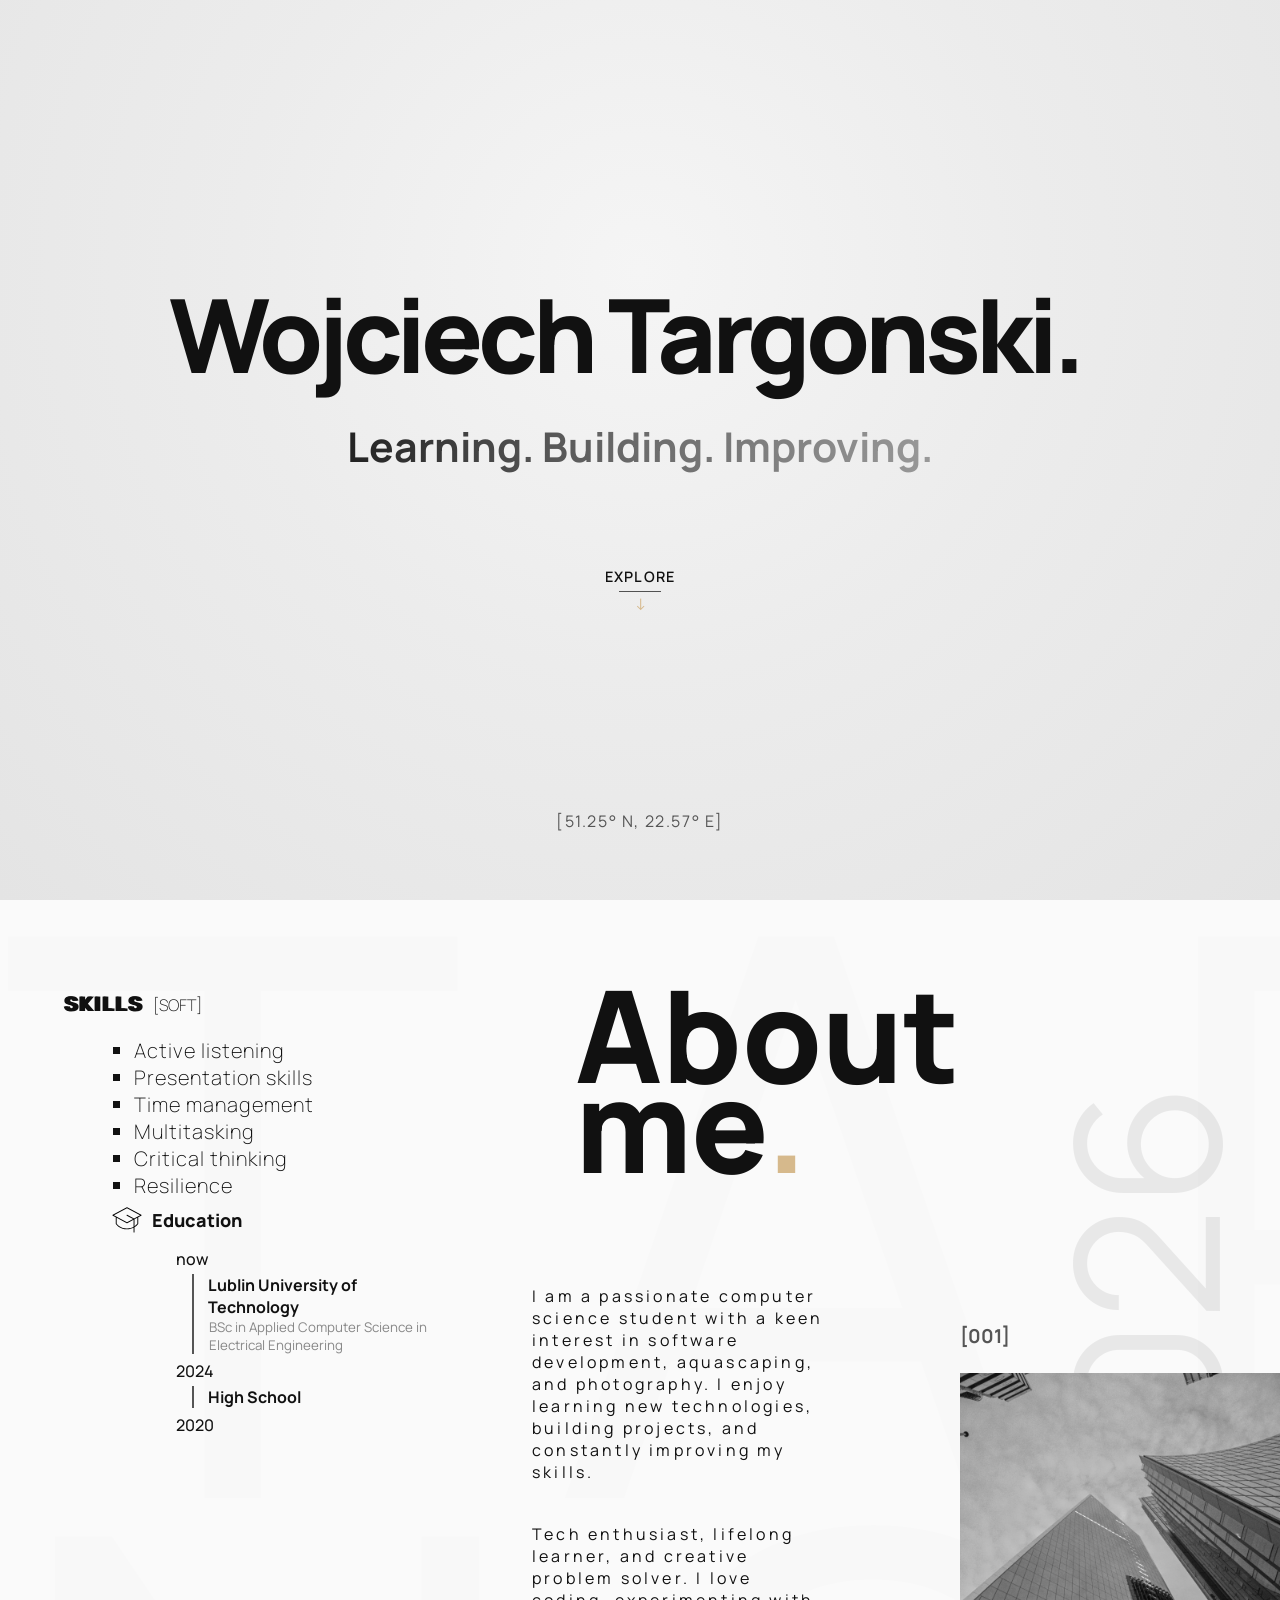
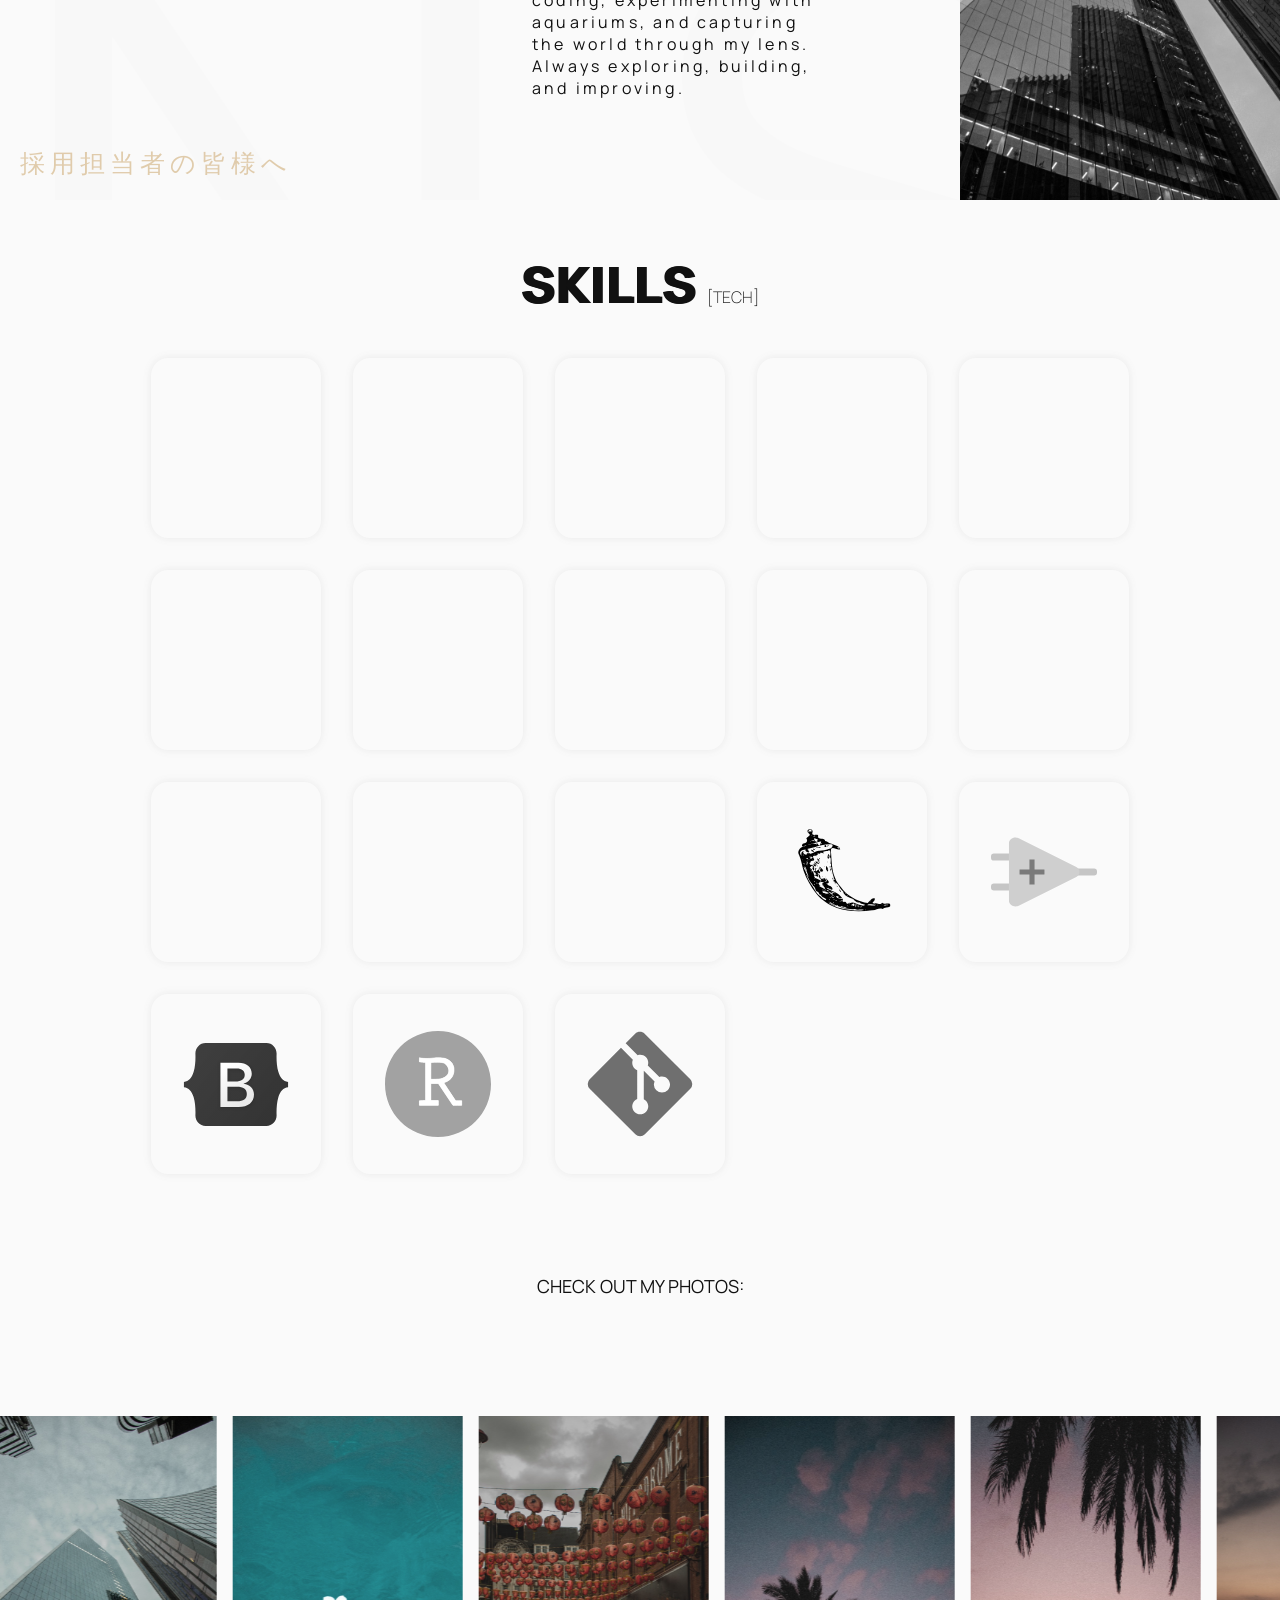
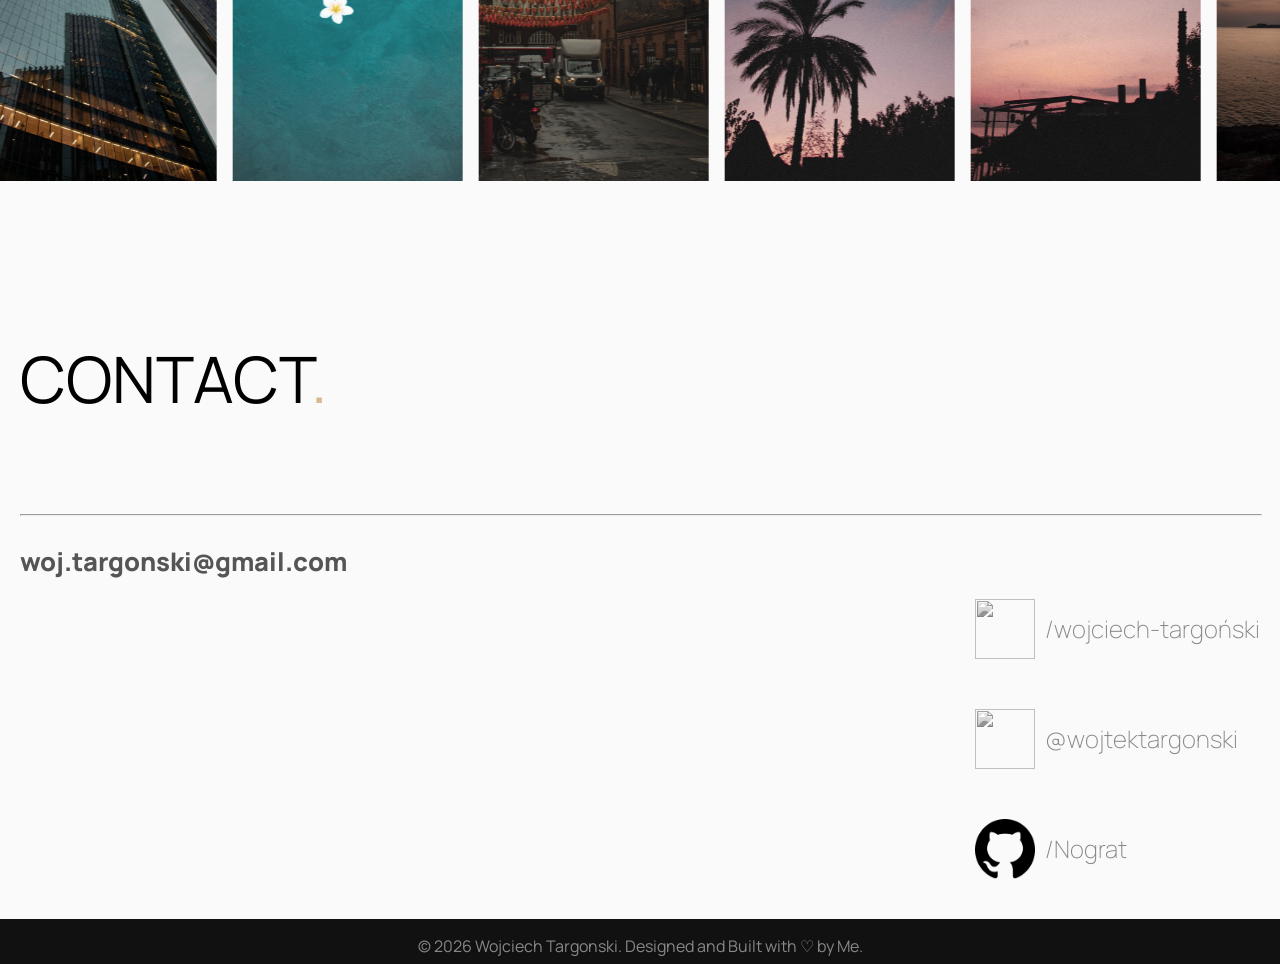
==== commit ea7e5e42: "Fixing bugs" ====
--- a/index.html
+++ b/index.html
@@ -250,7 +250,7 @@
   <div class="socials">
     <a href="https://www.linkedin.com/in/wojciech-targoński-b29010335"><img src="https://upload.wikimedia.org/wikipedia/commons/8/81/LinkedIn_icon.svg" alt="">/wojciech-targoński</a>
     <a href="https://www.instagram.com/wojtektargonski"><img src="https://upload.wikimedia.org/wikipedia/commons/2/27/CIS-A2K_Instagram_Icon_%28Black%29.svg" alt="" >@wojtektargonski</a>
-    <a href="https://github.com/nograt"><img src="GitHub_Invertocat_Black.png" alt="" >/Nograt</a>
+    <a href="https://github.com/nograt"><img src="/images/GitHub_Invertocat_Black.png" alt="" >/Nograt</a>
 
   </div>
 
--- a/style.css
+++ b/style.css
@@ -697,6 +697,7 @@
 }
 .overlay p {
         margin: 0px;
+        pointer-events: none;
 }
 @media (max-width: 600px) {
         .overlay p {
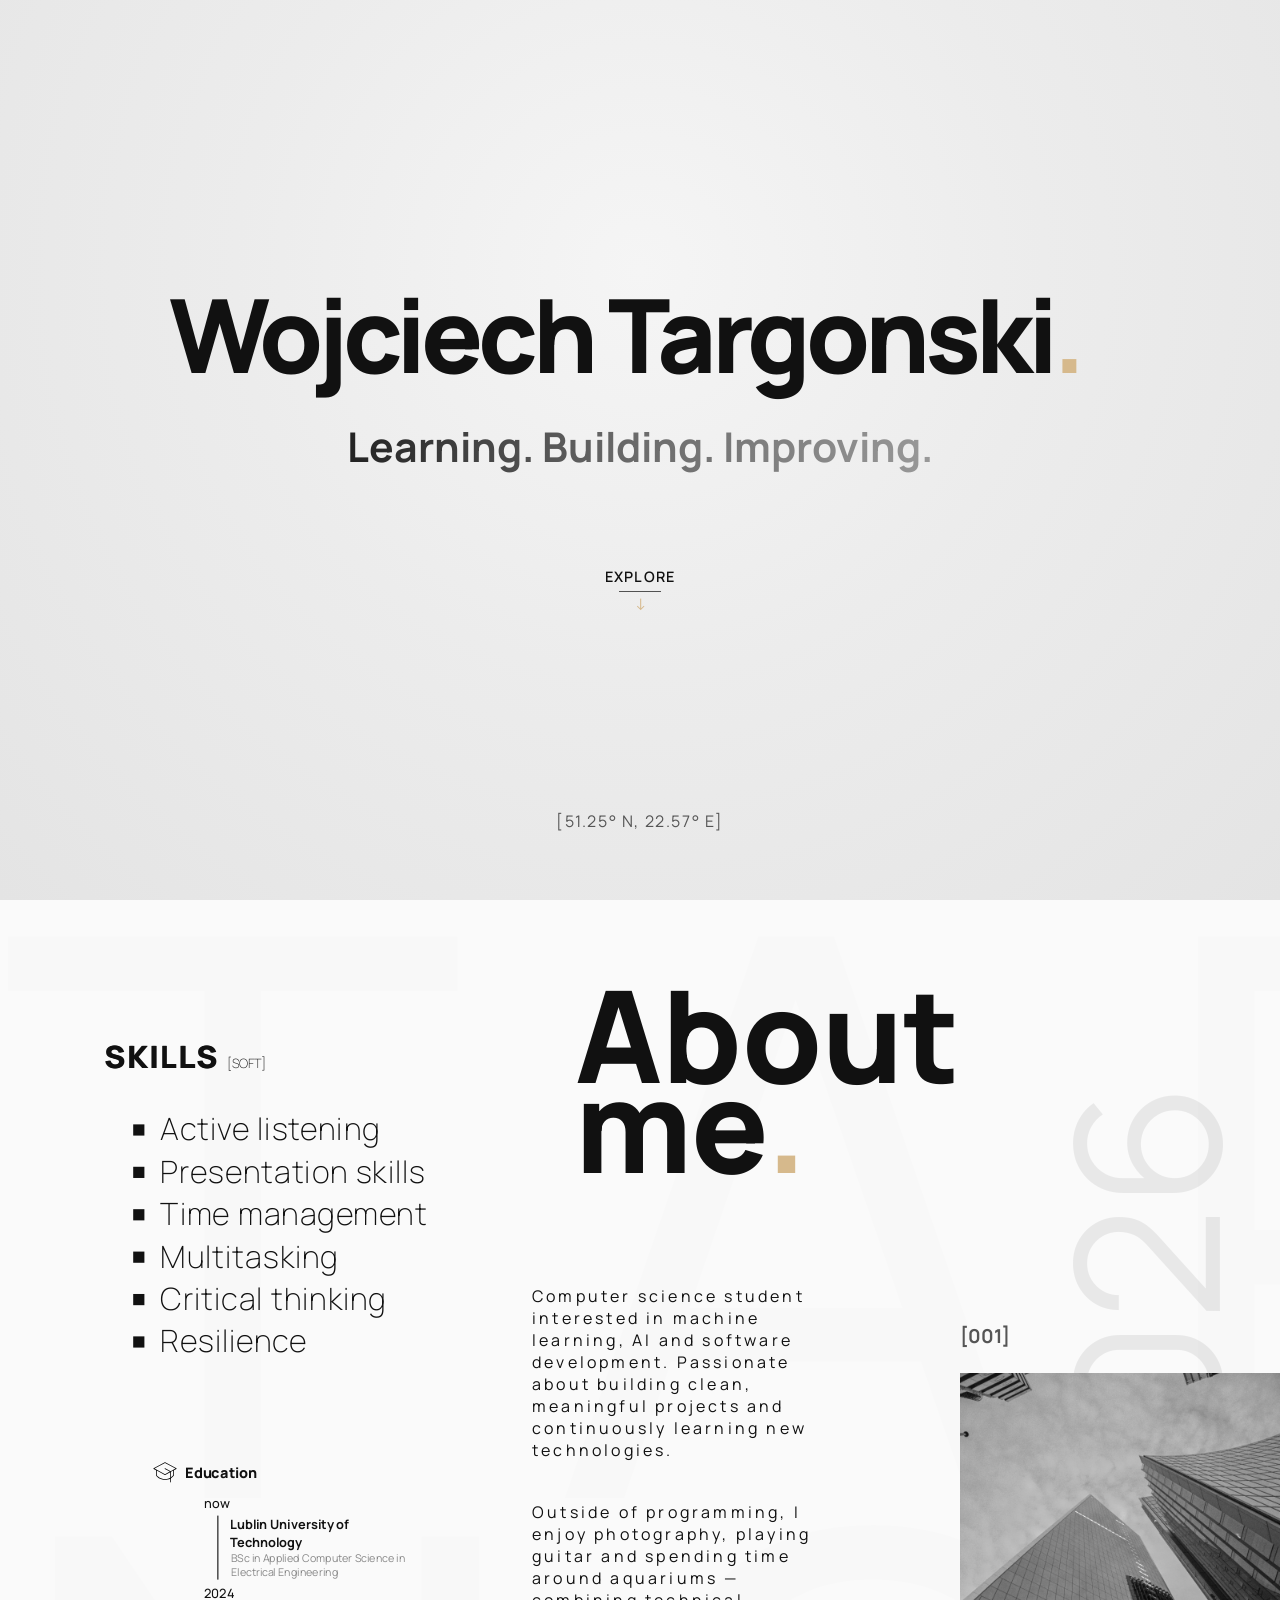
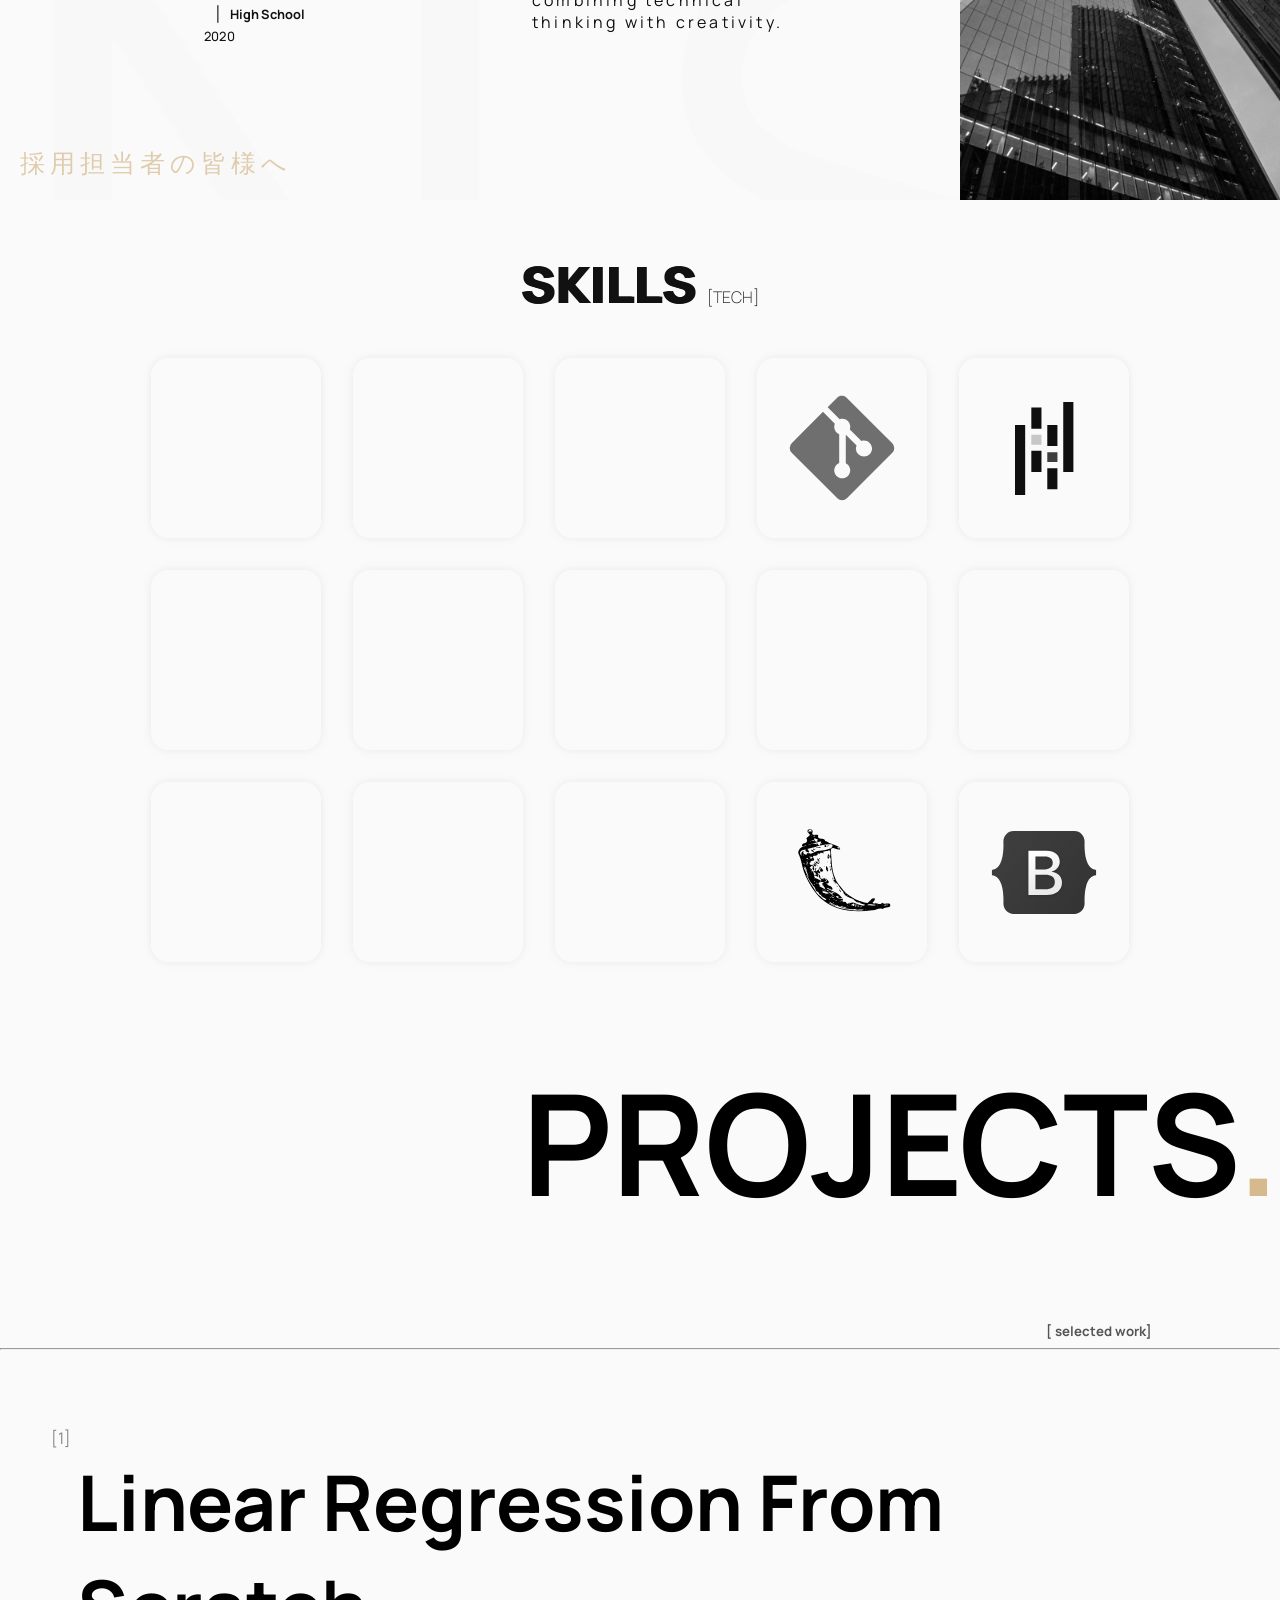
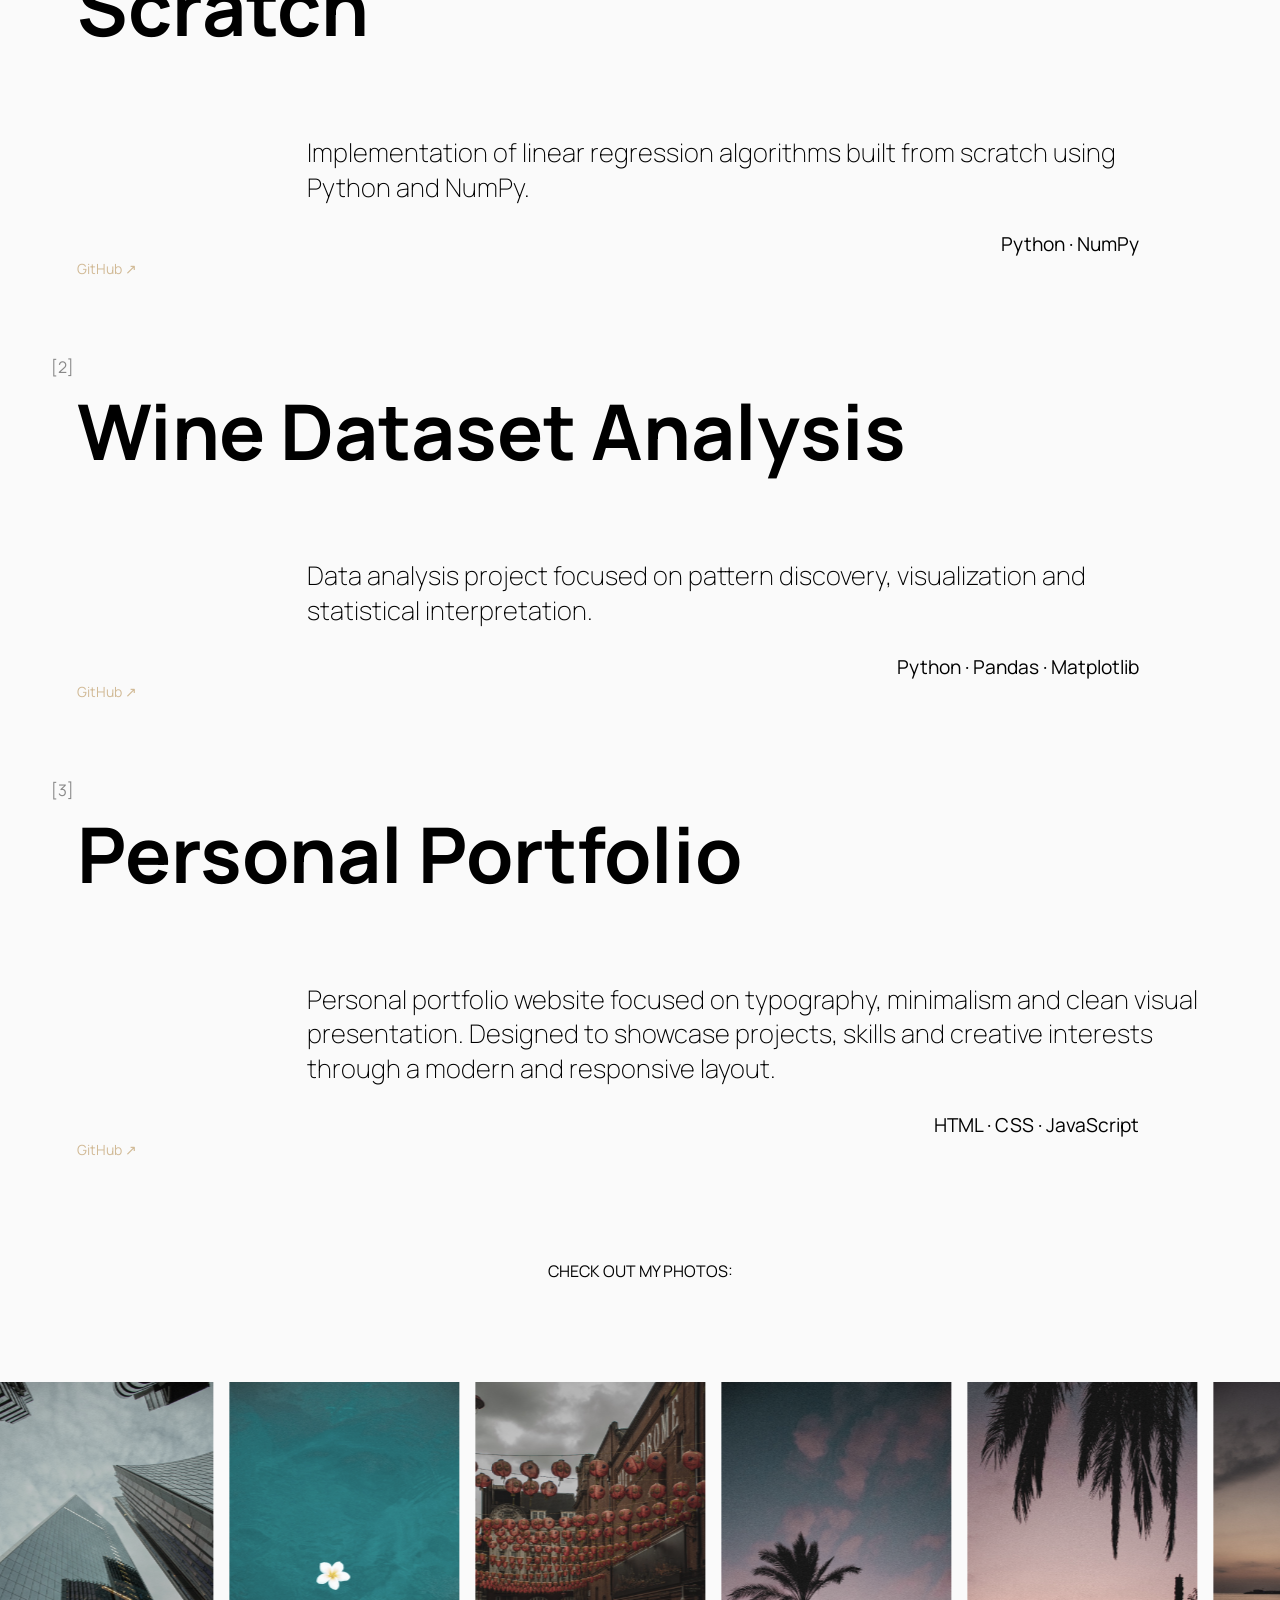
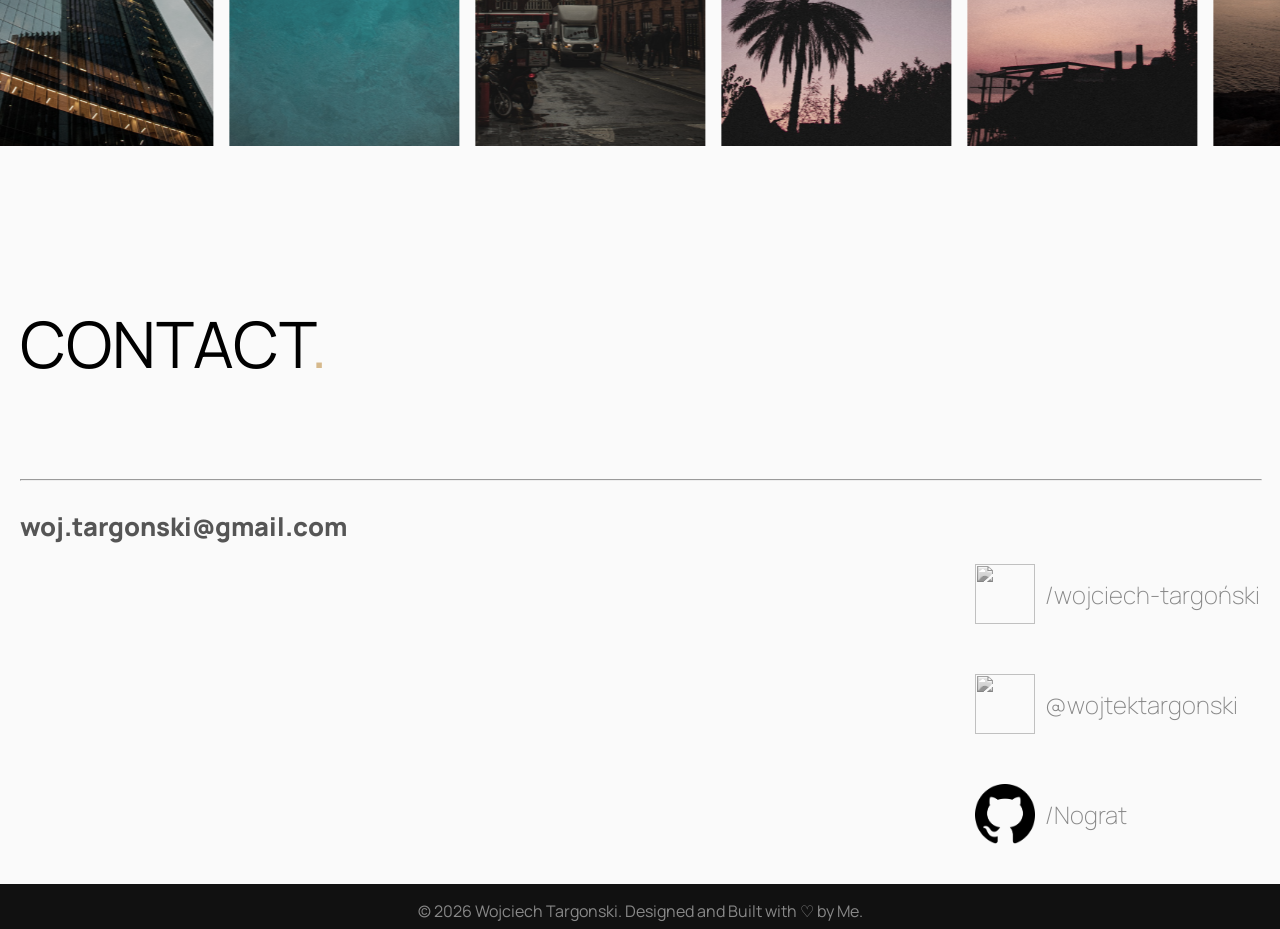
==== commit 36f1a349: "Project section and some improvements" ====
--- a/index.html
+++ b/index.html
@@ -42,9 +42,14 @@
   </div>
 
   <div class="about">
-    <div>I am a passionate computer science student with a keen interest in software development, aquascaping, and photography. I enjoy learning new technologies, building projects, and constantly improving my skills.
-    </div>
-    <div>Tech enthusiast, lifelong learner, and creative problem solver. I love coding, experimenting with aquariums, and capturing the world through my lens. Always exploring, building, and improving.</div>
+    <div>Computer science student interested in machine learning,
+AI and software development. Passionate about building
+clean, meaningful projects and continuously learning
+new technologies.
+    </div>
+    <div>Outside of programming, I enjoy photography, playing
+guitar and spending time around aquariums —
+combining technical thinking with creativity.</div>
   </div>
  
  
@@ -102,39 +107,20 @@
                 <p class="stars">★★★★☆</p>
             </div>
         </div>
-        <div class="griditem">
-            <img src="https://upload.wikimedia.org/wikipedia/commons/6/61/HTML5_logo_and_wordmark.svg" alt="" style="height: 50px;">
-            <div class="overlay">
-                <p>Professional</p>
-                <p class="stars">★★★★★</p>
-            </div>
-        </div>
-        <div class="griditem">
-            <img src="https://upload.wikimedia.org/wikipedia/commons/a/ab/Official_CSS_Logo.svg" alt="" style="height: 50px;">
-            <div class="overlay">
-                <p>Professional</p>
-                <p class="stars">★★★★★</p>
-            </div>
-        </div>
-        <div class="griditem">
-            <img src="https://upload.wikimedia.org/wikipedia/commons/9/99/Unofficial_JavaScript_logo_2.svg" alt="" style="height: 50px;">
-            <div class="overlay">
-                <p>Novice</p>
-                <p class="stars">★★☆☆☆</p>
-            </div>
-        </div>
-        <div class="griditem">
-            <img src="https://upload.wikimedia.org/wikipedia/commons/2/21/Matlab_Logo.png" alt="" style="height: 50px;">
-            <div class="overlay">
-                <p>Matlab:</p>
-                <p>Novice</p>
-                <p class="stars">★★☆☆☆</p>
-            </div>
-        </div>
-        <div class="griditem">
-            <img src="https://upload.wikimedia.org/wikipedia/commons/8/84/Matplotlib_icon.svg" alt="" style="height: 50px;">
-            <div class="overlay">
-                <p>Python:<br>Matplotlib</p>
+
+           <div class="griditem">
+            <svg xmlns="http://www.w3.org/2000/svg" viewBox="0 0 128 128"><path fill="#F34F29" d="M124.737 58.378L69.621 3.264c-3.172-3.174-8.32-3.174-11.497 0L46.68 14.71l14.518 14.518c3.375-1.139 7.243-.375 9.932 2.314 2.703 2.706 3.461 6.607 2.294 9.993l13.992 13.993c3.385-1.167 7.292-.413 9.994 2.295 3.78 3.777 3.78 9.9 0 13.679a9.673 9.673 0 01-13.683 0 9.677 9.677 0 01-2.105-10.521L68.574 47.933l-.002 34.341a9.708 9.708 0 012.559 1.828c3.778 3.777 3.778 9.898 0 13.683-3.779 3.777-9.904 3.777-13.679 0-3.778-3.784-3.778-9.905 0-13.683a9.65 9.65 0 013.167-2.11V47.333a9.581 9.581 0 01-3.167-2.111c-2.862-2.86-3.551-7.06-2.083-10.576L41.056 20.333 3.264 58.123a8.133 8.133 0 000 11.5l55.117 55.114c3.174 3.174 8.32 3.174 11.499 0l54.858-54.858a8.135 8.135 0 00-.001-11.501z"/></svg>
+            <div class="overlay">
+                <p>Git</p>
+                <p>Intermediate</p>
+                <p class="stars">★★★☆☆</p>
+            </div>
+        </div>
+         <div class="griditem">
+            <svg xmlns="http://www.w3.org/2000/svg" viewBox="0 0 128 128"><path style="-inkscape-stroke:none" d="M48.697 15.176h12.25v25.437h-12.25zm0 52.251h12.25v25.436h-12.25z" color="#000" fill="#130754"/><path style="-inkscape-stroke:none" d="M48.697 48.037h12.25v12.001h-12.25z" color="#000" fill="#ffca00"/><path style="-inkscape-stroke:none" d="M29.017 36.087h12.25v84.552h-12.25zM67.97 88.414h12.25v25.436H67.97zm0-52.297h12.25v25.437H67.97z" color="#000" fill="#130754"/><path style="-inkscape-stroke:none" d="M67.97 68.983h12.25v12.001H67.97z" color="#000" fill="#e70488"/><path style="-inkscape-stroke:none" d="M87.238 8.55h12.25v84.552h-12.25z" color="#000" fill="#130754"/></svg>
+
+            <div class="overlay">
+                <p>Python:<br>pandas</p>
                 <p>Intermediate</p>
                 <p class="stars">★★★☆☆</p>
             </div>
@@ -148,13 +134,34 @@
             </div>
         </div>
         <div class="griditem">
-            <img src="https://upload.wikimedia.org/wikipedia/commons/1/19/Microsoft_Office_Word_%282019%E2%80%932025%29.svg" alt="" style="height: 50px;">
+            <img src="https://upload.wikimedia.org/wikipedia/commons/6/61/HTML5_logo_and_wordmark.svg" alt="" style="height: 50px;">
             <div class="overlay">
                 <p>Professional</p>
                 <p class="stars">★★★★★</p>
             </div>
         </div>
         <div class="griditem">
+            <img src="https://upload.wikimedia.org/wikipedia/commons/a/ab/Official_CSS_Logo.svg" alt="" style="height: 50px;">
+            <div class="overlay">
+                <p>Professional</p>
+                <p class="stars">★★★★★</p>
+            </div>
+        </div>
+        <div class="griditem">
+            <img src="https://upload.wikimedia.org/wikipedia/commons/9/99/Unofficial_JavaScript_logo_2.svg" alt="" style="height: 50px;">
+            <div class="overlay">
+                <p>Novice</p>
+                <p class="stars">★★☆☆☆</p>
+            </div>
+        </div>
+        <div class="griditem">
+            <img src="https://upload.wikimedia.org/wikipedia/commons/1/19/Microsoft_Office_Word_%282019%E2%80%932025%29.svg" alt="" style="height: 50px;">
+            <div class="overlay">
+                <p>Advanced</p>
+                <p class="stars">★★★★☆</p>
+            </div>
+        </div>
+        <div class="griditem">
             <img src="https://upload.wikimedia.org/wikipedia/commons/e/e3/Microsoft_Office_Excel_%282019%E2%80%932025%29.svg" alt="" style="height: 50px;">
             <div class="overlay">
                 <p>Advanced</p>
@@ -172,8 +179,8 @@
         <div class="griditem">
             <img src="https://upload.wikimedia.org/wikipedia/commons/a/af/Adobe_Photoshop_CC_icon.svg" alt="" style="height: 50px;">
             <div class="overlay">
-                <p>Advanced</p>
-                <p class="stars">★★★★☆</p>
+                <p>Intermediate</p>
+                <p class="stars">★★★☆☆</p>
             </div>
         </div>
          <div class="griditem">
@@ -184,60 +191,120 @@
                 <p class="stars">★★★★☆</p>
             </div>
         </div>
-         <div class="griditem">
-            <svg xmlns="http://www.w3.org/2000/svg" viewBox="0 0 128 128"><path d="M105.085 59.84a3.54 3.54 0 00-3.54 3.54v1.34a3.54 3.54 0 003.54 3.54h19.38a3.54 3.54 0 003.54-3.54v-1.34a3.54 3.54 0 00-3.54-3.54zM3.535 41.8a3.54 3.54 0 00-3.54 3.54v1.35a3.54 3.54 0 003.54 3.54h19.38a3.54 3.54 0 003.54-3.54v-1.35a3.54 3.54 0 00-3.54-3.54zM3.535 77.87a3.54 3.54 0 00-3.54 3.54v1.34a3.54 3.54 0 003.54 3.54h19.38a3.54 3.54 0 003.54-3.54v-1.34a3.54 3.54 0 00-3.54-3.54z" style="font-variant-ligatures:normal;font-variant-position:normal;font-variant-caps:normal;font-variant-numeric:normal;font-variant-alternates:normal;font-feature-settings:normal;text-indent:0;text-decoration-line:none;text-decoration-style:solid;text-decoration-color:#000;text-transform:none;text-orientation:mixed;white-space:normal;shape-padding:0;isolation:auto;mix-blend-mode:normal;solid-color:#000" opacity=".998" fill="#bec7cc"/><path d="M29.755 22.46c-4.42-.09-8.06 2.99-8.06 6.82v69.43c0 5.25 6.56 8.53 11.81 5.91l69.49-34.72c5.25-2.62 5.25-9.18 0-11.8l-69.49-34.72a8.856 8.856 0 00-3.75-.91z" style="font-variant-ligatures:normal;font-variant-position:normal;font-variant-caps:normal;font-variant-numeric:normal;font-variant-alternates:normal;font-feature-settings:normal;text-indent:0;text-decoration-line:none;text-decoration-style:solid;text-decoration-color:#000;text-transform:none;text-orientation:mixed;white-space:normal;shape-padding:0;isolation:auto;mix-blend-mode:normal;solid-color:#000" opacity=".998" fill="#ffd500"/><path d="M64.535 67.07h-11.95v11.99h-6.15V67.08h-11.95V61h11.95V49.02h6.15v11.99h11.95z" opacity=".998" fill="#727b84"/></svg>
-            <div class="overlay">
-                <p>LabView</p>
-                <p>Intermediate</p>
-                <p class="stars">★★★☆☆</p>
-            </div>
-        </div>
+        
          <div class="griditem">
             <svg xmlns="http://www.w3.org/2000/svg" viewBox="0 0 128 128"><defs><linearGradient id="a" x1="76.079" x2="523.48" y1="10.798" y2="365.95" gradientTransform="translate(1.11 14.613) scale(.24566)" gradientUnits="userSpaceOnUse"><stop offset="0" stop-color="#9013fe"/><stop offset="1" stop-color="#6610f2"/></linearGradient><linearGradient id="b" x1="193.51" x2="293.51" y1="109.74" y2="278.87" gradientTransform="translate(0 52)" gradientUnits="userSpaceOnUse"><stop offset="0" stop-color="#fff"/><stop offset="1" stop-color="#f1e5fc"/></linearGradient><filter id="c" width="197" height="249" x="161.9" y="135.46" color-interpolation-filters="sRGB" filterUnits="userSpaceOnUse"><feFlood flood-opacity="0" result="BackgroundImageFix"/><feColorMatrix in="SourceAlpha" values="0 0 0 0 0 0 0 0 0 0 0 0 0 0 0 0 0 0 127 0"/><feOffset dy="4"/><feGaussianBlur stdDeviation="8"/><feColorMatrix values="0 0 0 0 0 0 0 0 0 0 0 0 0 0 0 0 0 0 0.15 0"/><feBlend in2="BackgroundImageFix" result="effect1_dropShadow"/><feBlend in="SourceGraphic" in2="effect1_dropShadow" result="shape"/></filter></defs><path fill="url(#a)" d="M14.985 27.712c-.237-6.815 5.072-13.099 12.249-13.099h73.54c7.177 0 12.486 6.284 12.249 13.099-.228 6.546.068 15.026 2.202 21.94 2.141 6.936 5.751 11.319 11.664 11.883v6.387c-5.913.564-9.523 4.947-11.664 11.883-2.134 6.914-2.43 15.394-2.202 21.94.237 6.815-5.072 13.098-12.249 13.098h-73.54c-7.177 0-12.486-6.284-12.249-13.098.228-6.546-.068-15.026-2.203-21.94-2.14-6.935-5.76-11.319-11.673-11.883v-6.387c5.913-.563 9.533-4.947 11.673-11.883 2.135-6.914 2.43-15.394 2.203-21.94z"/><path fill="url(#b)" d="M267.1 364.46c47.297 0 75.798-23.158 75.798-61.355 0-28.873-20.336-49.776-50.532-53.085v-1.203c22.185-3.609 39.594-24.211 39.594-47.219 0-32.783-25.882-54.138-65.322-54.138h-88.74v217zm-54.692-189.48h45.911c24.958 0 39.131 11.128 39.131 31.279 0 21.505-16.484 33.535-46.372 33.535h-38.67zm0 161.96v-71.431h45.602c32.661 0 49.608 12.03 49.608 35.49 0 23.459-16.484 35.941-47.605 35.941z" filter="url(#c)" transform="translate(1.494 2.203) scale(.24566)"/></svg>
 
             <div class="overlay">
                 <p>Bootstrap</p>
-                <p>Professional</p>
-                <p class="stars">★★★★★</p>
-            </div>
-        </div>
-        <div class="griditem">
-            <svg xmlns="http://www.w3.org/2000/svg" viewBox="0 0 128 128"><path fill="#75aadb" d="M71.4 38.8c-1.5-.6-3.9-1-6.9-1.1-4.2-.1-9 .4-9.2.5v20c13.3.6 15.5-1.7 15.5-1.7 11.6-5.9 4.3-16.2.6-17.7z"/><path fill="#75aadb" d="M64 0C28.6 0 0 28.6 0 64s28.6 64 64 64 64-28.6 64-64S99.3 0 64 0zm28.6 89.8H82L64.4 63.5h-9V84h9v5.8H41.5v-5.7l7.6-.1-.1-45.9c-.8-.2-7.5-.8-7.5-.8V32c1 1 7.9 1.2 7.9 1.2 1.6.1 3.9.2 5.2-.1 9.3-1.7 16.4-.4 16.4-.4 14 3.2 14.2 15.8 10.3 22.6-3.5 5.8-10.3 7.2-10.3 7.2l14.4 21.8 7.2-.1v5.6z"/><path d="M41.595 87.073v-2.726l1.82-.141a59.125 59.125 0 013.752-.144h1.931V37.996l-.938-.127c-.516-.07-2.204-.248-3.752-.397l-2.813-.27v-2.51c0-2.332.027-2.495.39-2.3 1.583.847 10.7 1.07 15.83.388 4.202-.558 11.495-.425 14.035.257 5.483 1.472 9.11 4.646 10.824 9.473.717 2.018.817 5.847.216 8.224-.903 3.572-2.39 6.048-4.865 8.101-1.482 1.23-4.847 3.03-6.145 3.29-.397.079-.772.224-.832.321-.06.098 3.123 5.072 7.075 11.054l7.184 10.876 3.633-.068 3.634-.068V89.8l-5.242-.008-5.24-.007-8.82-13.234-8.817-13.234h-9.178V84.061h9.049V89.8H41.595zm25.158-29.162c3.476-.55 7.265-2.774 8.973-5.263 2.511-3.663 1.537-8.99-2.294-12.547-1.357-1.26-2.205-1.63-4.794-2.1-2.124-.386-8.66-.454-11.706-.122l-1.544.168-.058 10.083-.057 10.082.72.106c1.366.2 8.67-.075 10.76-.407z" fill="#fff" stroke="#fff" stroke-width=".788"/></svg>
-
-            <div class="overlay">
-                <p>R</p>
-                <p>Intermediate</p>
-                <p class="stars">★★★☆☆</p>
-            </div>
-        </div>
-          <div class="griditem">
-            <svg xmlns="http://www.w3.org/2000/svg" viewBox="0 0 128 128"><path fill="#F34F29" d="M124.737 58.378L69.621 3.264c-3.172-3.174-8.32-3.174-11.497 0L46.68 14.71l14.518 14.518c3.375-1.139 7.243-.375 9.932 2.314 2.703 2.706 3.461 6.607 2.294 9.993l13.992 13.993c3.385-1.167 7.292-.413 9.994 2.295 3.78 3.777 3.78 9.9 0 13.679a9.673 9.673 0 01-13.683 0 9.677 9.677 0 01-2.105-10.521L68.574 47.933l-.002 34.341a9.708 9.708 0 012.559 1.828c3.778 3.777 3.778 9.898 0 13.683-3.779 3.777-9.904 3.777-13.679 0-3.778-3.784-3.778-9.905 0-13.683a9.65 9.65 0 013.167-2.11V47.333a9.581 9.581 0 01-3.167-2.111c-2.862-2.86-3.551-7.06-2.083-10.576L41.056 20.333 3.264 58.123a8.133 8.133 0 000 11.5l55.117 55.114c3.174 3.174 8.32 3.174 11.499 0l54.858-54.858a8.135 8.135 0 00-.001-11.501z"/></svg>
-            <div class="overlay">
-                <p>Git</p>
-                <p>Intermediate</p>
-                <p class="stars">★★★☆☆</p>
-            </div>
-        </div>
+                <p>Advanced</p>
+                <p class="stars">★★★★☆</p>
+            </div>
+        </div>
+  
+       
 </div>
-    <p style="margin-top: 100px; font-size: large;">CHECK OUT MY PHOTOS:</p>
+
+</section>
+
+<section class="projects" >
+
+    <div style="display: flex; align-items: end; flex-direction: column; ">
+        <h2>
+            PROJECTS<span class="dot">.</span>
+        </h2>
+        <h5 >[ selected work]</h5>
+    </div>
+
+    <hr>
+
+    <div>
+
+        <article>
+
+            <div>
+                <span class="projectsnumbers">[1]</span>
+                <h3>Linear Regression From Scratch</h3>
+            </div>
+
+            <p>
+               Implementation of linear regression algorithms
+                built from scratch using Python and NumPy.
+            </p>
+
+            <div class="stack">Python · NumPy </div>
+
+            <div>
+                <a href="https://github.com/Nograt/linear-regression-from-scratch">GitHub ↗</a>
+            </div>
+
+        </article>
+
+
+        <article>
+
+            <div>
+                <span class="projectsnumbers">[2]</span>
+                <h3>Wine Dataset Analysis</h3>
+            </div>
+
+            <p>
+                Data analysis project focused on pattern discovery,
+visualization and statistical interpretation.
+            </p>
+            <div class="stack">Python · Pandas · Matplotlib</div>
+
+            <div>
+                <a href="https://github.com/Nograt/wine-dataset-analysis">GitHub ↗</a>
+            </div>
+
+        </article>
+
+
+        <article>
+
+            <div>
+                <span class="projectsnumbers">[3]</span>
+                <h3>Personal Portfolio</h3>
+            </div>
+
+            <p>
+                Personal portfolio website focused on typography,
+minimalism and clean visual presentation. Designed
+to showcase projects, skills and creative interests
+through a modern and responsive layout.
+            </p>
+
+            <div class="stack">HTML · CSS · JavaScript</div>
+
+            <div>
+                <a href="https://github.com/Nograt/Nograt.github.io">GitHub ↗</a>
+            </div>
+
+        </article>
+
+    </div>
+
+</section>
+    <p style="margin-top: 100px; font-size: medium; text-align: center;">CHECK OUT MY PHOTOS:</p>
     <div class="carousel">
-    <div class="track" id="track">
-      <img src="/images/DSC7069-crushimage.JPG" alt="" class="card">
-      <img src="/images/DSC7455 (1)-crushimage.jpg" alt="" class="card">
-      <img src="/images/DSC7606-crushimage.JPG" alt="" class="card">
-      <img src="/images/DSC7665 (1)-crushimage.jpg" alt="" class="card">
-      <img src="/images/DSC7672 (2)-crushimage.jpg" alt="" class="card">
-      <img src="/images/DSC7679 (1)-crushimage.jpg" alt="" class="card">
-      <img src="/images/DSC7828-crushimage.JPG" alt="" class="card">
-      <img src="/images/DSC7887-crushimage.JPG" alt="" class="card">
-      <img src="/images/DSC9047-crushimage.jpg" alt="" class="card">
-      <img src="/images/DSC9679-crushimage.jpg" alt="" class="card">
-      <img src="/images/DSC_3644 (2)-crushimage.jpg" alt="" class="card">
-      <img src="/images/DSC_7685 (1)-crushimage.jpg" alt="" class="card">
-      <img src="/images/DSC_8320 (1) (1)-crushimage.jpg" alt="" class="card">
-    </div>
-  </div> 
-</section>
+        <div class="track" id="track">
+        <img src="/images/DSC7069-crushimage.JPG" alt="" class="card">
+        <img src="/images/DSC7455 (1)-crushimage.jpg" alt="" class="card">
+        <img src="/images/DSC7606-crushimage.JPG" alt="" class="card">
+        <img src="/images/DSC7665 (1)-crushimage.jpg" alt="" class="card">
+        <img src="/images/DSC7672 (2)-crushimage.jpg" alt="" class="card">
+        <img src="/images/DSC7679 (1)-crushimage.jpg" alt="" class="card">
+        <img src="/images/DSC7828-crushimage.JPG" alt="" class="card">
+        <img src="/images/DSC7887-crushimage.JPG" alt="" class="card">
+        <img src="/images/DSC9047-crushimage.jpg" alt="" class="card">
+        <img src="/images/DSC9679-crushimage.jpg" alt="" class="card">
+        <img src="/images/DSC_3644 (2)-crushimage.jpg" alt="" class="card">
+        <img src="/images/DSC_7685 (1)-crushimage.jpg" alt="" class="card">
+        <img src="/images/DSC_8320 (1) (1)-crushimage.jpg" alt="" class="card">
+        </div>
+    </div> 
+
 
 <section class="contact">
   <p class="getIn">CONTACT<span style="color: var(--accent);">.</span> </p>
--- a/style.css
+++ b/style.css
@@ -431,34 +431,29 @@
   font-size: clamp(10px, 3vw, 40px);
   font-weight: 900;
   letter-spacing: -2px;
-  text-shadow: 2px 0 0 #111, -1px 0 0 #111;
+  text-shadow: 1px 0 0 #111;
   left: 10%;
   top: 5%;
 }
-@media (max-width: 1400px){
+@media (max-width: 1500px){
   .main .skills{
     left: 5%;
     top: 10%;
-    font-size: 20px;
     letter-spacing: 2px;
-  }
-}
-@media (max-width: 600px) and (min-height: 800px){
-  .main .skills{
-    left: 5%;
-    top: 70%;
-  }
-}
-@media (max-width: 600px) and (max-height: 800px){
+    scale: 0.8;
+  }
+}
+
+@media (max-width: 600px) {
   .main .skills{
     left: 25%;
     top: 65%;
-    scale: 0.7;
-  }
-}
-@media (max-width: 400px) and (max-height: 900px){
+    scale: 0.9;
+  }
+}
+@media (max-width: 400px) {
   .main .skills{
-    scale: 0.7;
+    scale: 0.9;
   }
 }
 .main .skills ul li{
@@ -485,11 +480,11 @@
   margin-right: 200px;
   scale: 1.4;
 }
-  @media (max-width: 1400px){
+  @media (max-width: 1500px){
     .timeline{
       left: 15%;
-      bottom: 40%;
-      scale: 1;
+      bottom: 15%;
+      scale: 0.8;
     }
 }
   @media (max-width: 1200px){
@@ -751,6 +746,7 @@
   overflow: hidden;
   margin-bottom: 50px;
   margin-top: 50px;
+  filter: grayscale(0.15);
 }
 @media (max-width: 600px) {
   .carousel {
@@ -862,3 +858,84 @@
   flex-direction: column;
   justify-content: flex-end;
 }
+
+
+
+.projects article {
+  margin: clamp(40px, 6vw, 100px) clamp(24px, 6vw, 100px);
+}
+
+.projects div h2 {
+  margin: 0 clamp(24px, 6vw, 100px) 100 0;
+  font-size: clamp(64px, 11vw, 200px);
+  line-height: 0.9;
+}
+
+.projects div h5 {
+  color: var(--gray-main);
+  margin: 0 clamp(24px, 10vw, 200px) 0 0;
+}
+
+.projectsnumbers {
+  margin-left: clamp(-30px, -2vw, -10px);
+  color: var(--gray-light);
+}
+
+.projects h3 {
+  font-size: clamp(42px, 6vw, 96px);
+  margin-top: 0;
+}
+
+.projects article p {
+  margin-left: clamp(0px, 18vw, 300px);
+  max-width: 900px;
+  font-size: clamp(18px, 2vw, 32px);
+  font-weight: 100;
+  line-height: 1.35;
+}
+
+.projects .stack {
+  font-size: clamp(16px, 1.5vw, 24px);
+  text-align: end;
+  margin-right: clamp(24px, 5vw, 80px);
+}
+
+article a {
+  text-decoration: none;
+  color: var(--accent);
+  filter: grayscale(0.2);
+  font-size: clamp(14px, 1vw, 18px);
+}
+
+@media (max-width: 700px) {
+ 
+
+  .projects div h2 {
+    margin-right: 0;
+    font-size: clamp(56px, 18vw, 100px);
+    margin-top: 100px;
+  }
+
+  .projects div h5 {
+    margin-right: 0;
+  }
+
+  .projects article {
+    margin: 50px 24px 80px;
+  }
+
+  .projects article p {
+    margin-left: 0;
+    font-size: 18px;
+  }
+
+  .projects .stack {
+    text-align: left;
+    margin-right: 0;
+  }
+
+  .projects h3 {
+    font-size: clamp(36px, 12vw, 64px);
+  }
+}
+
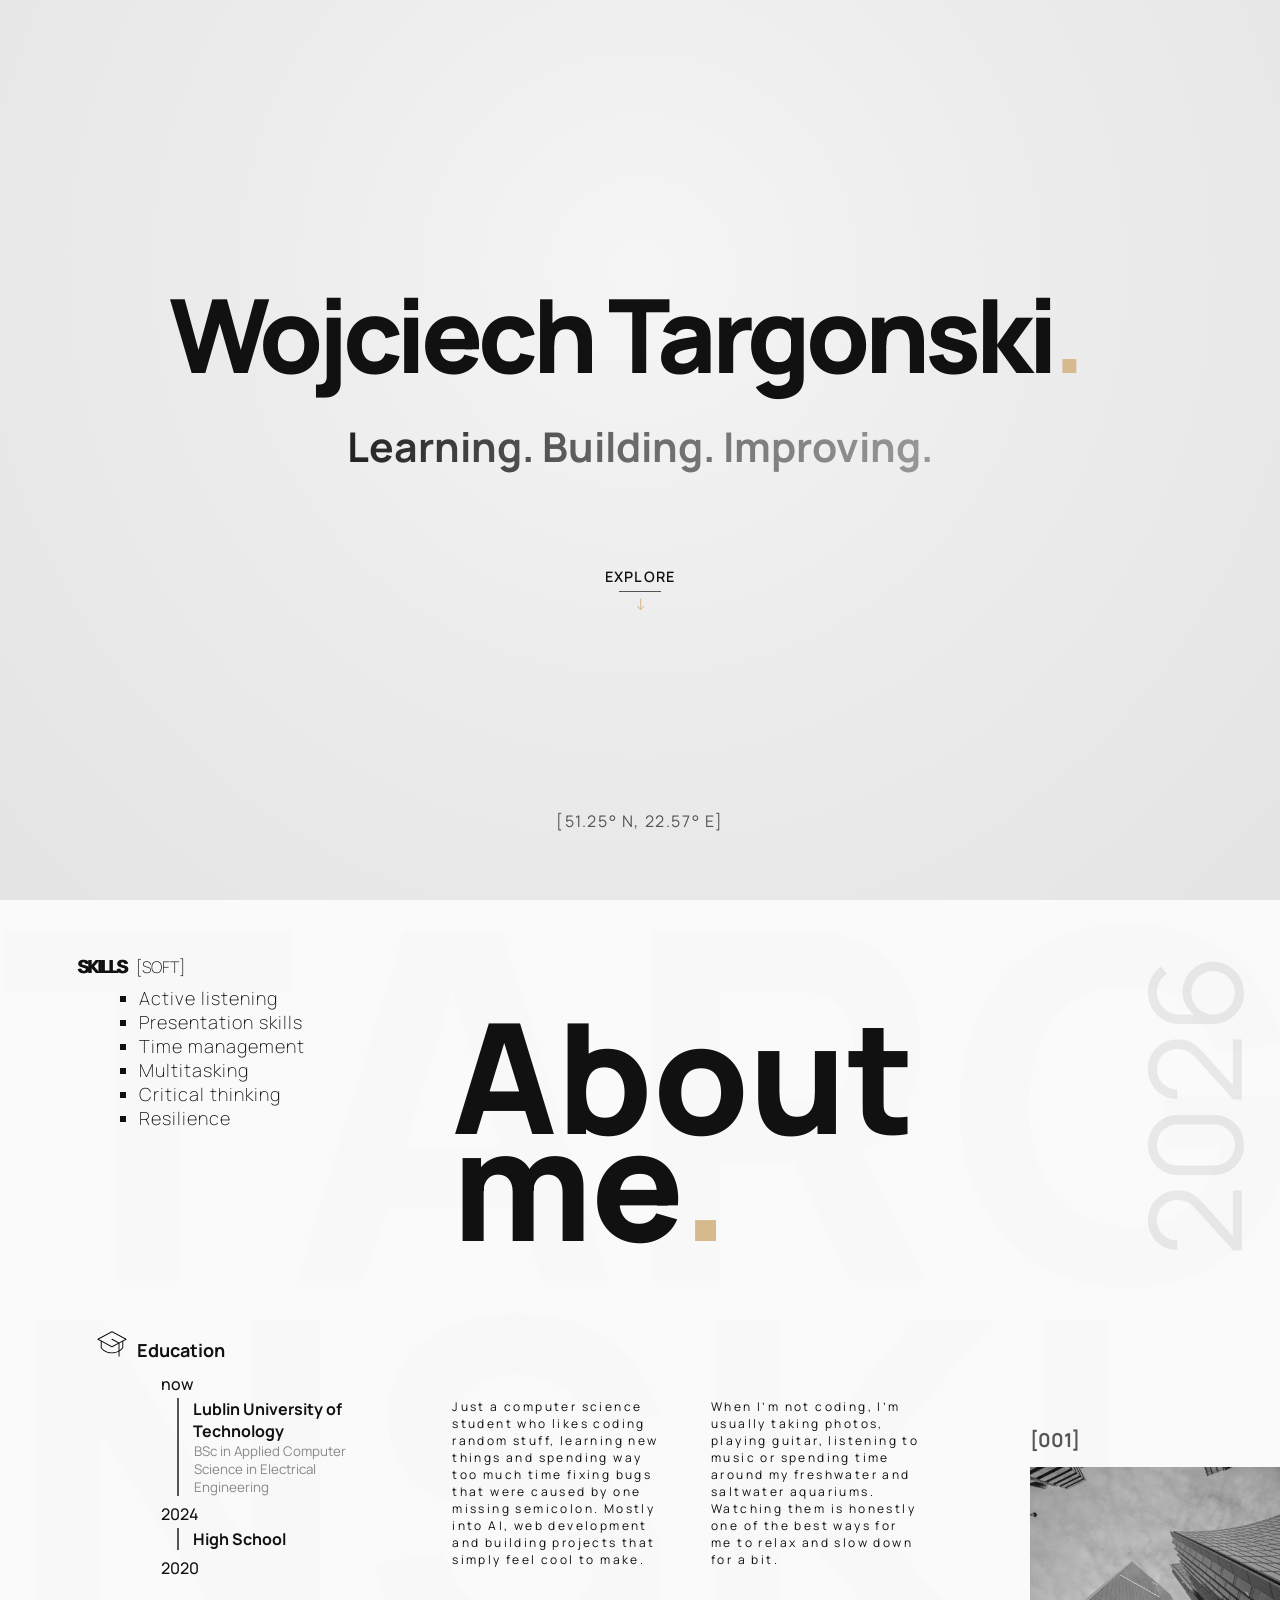
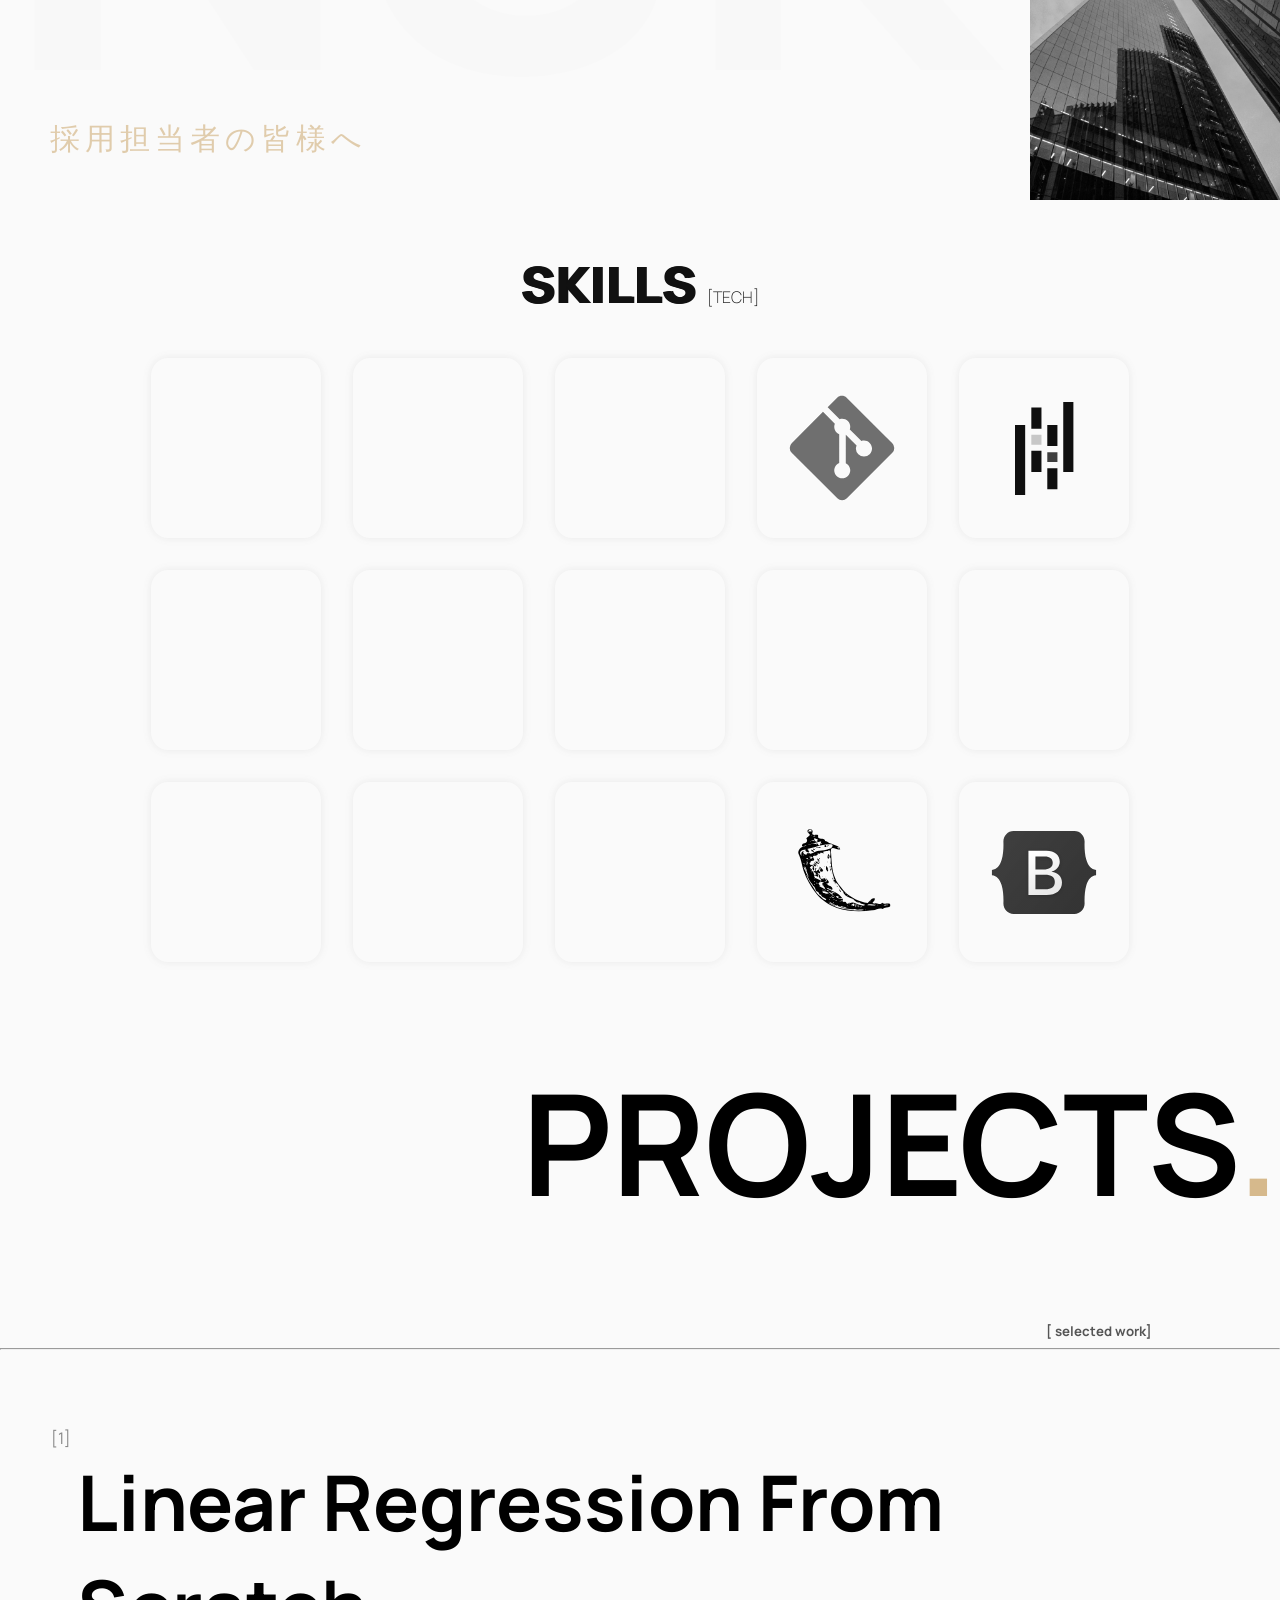
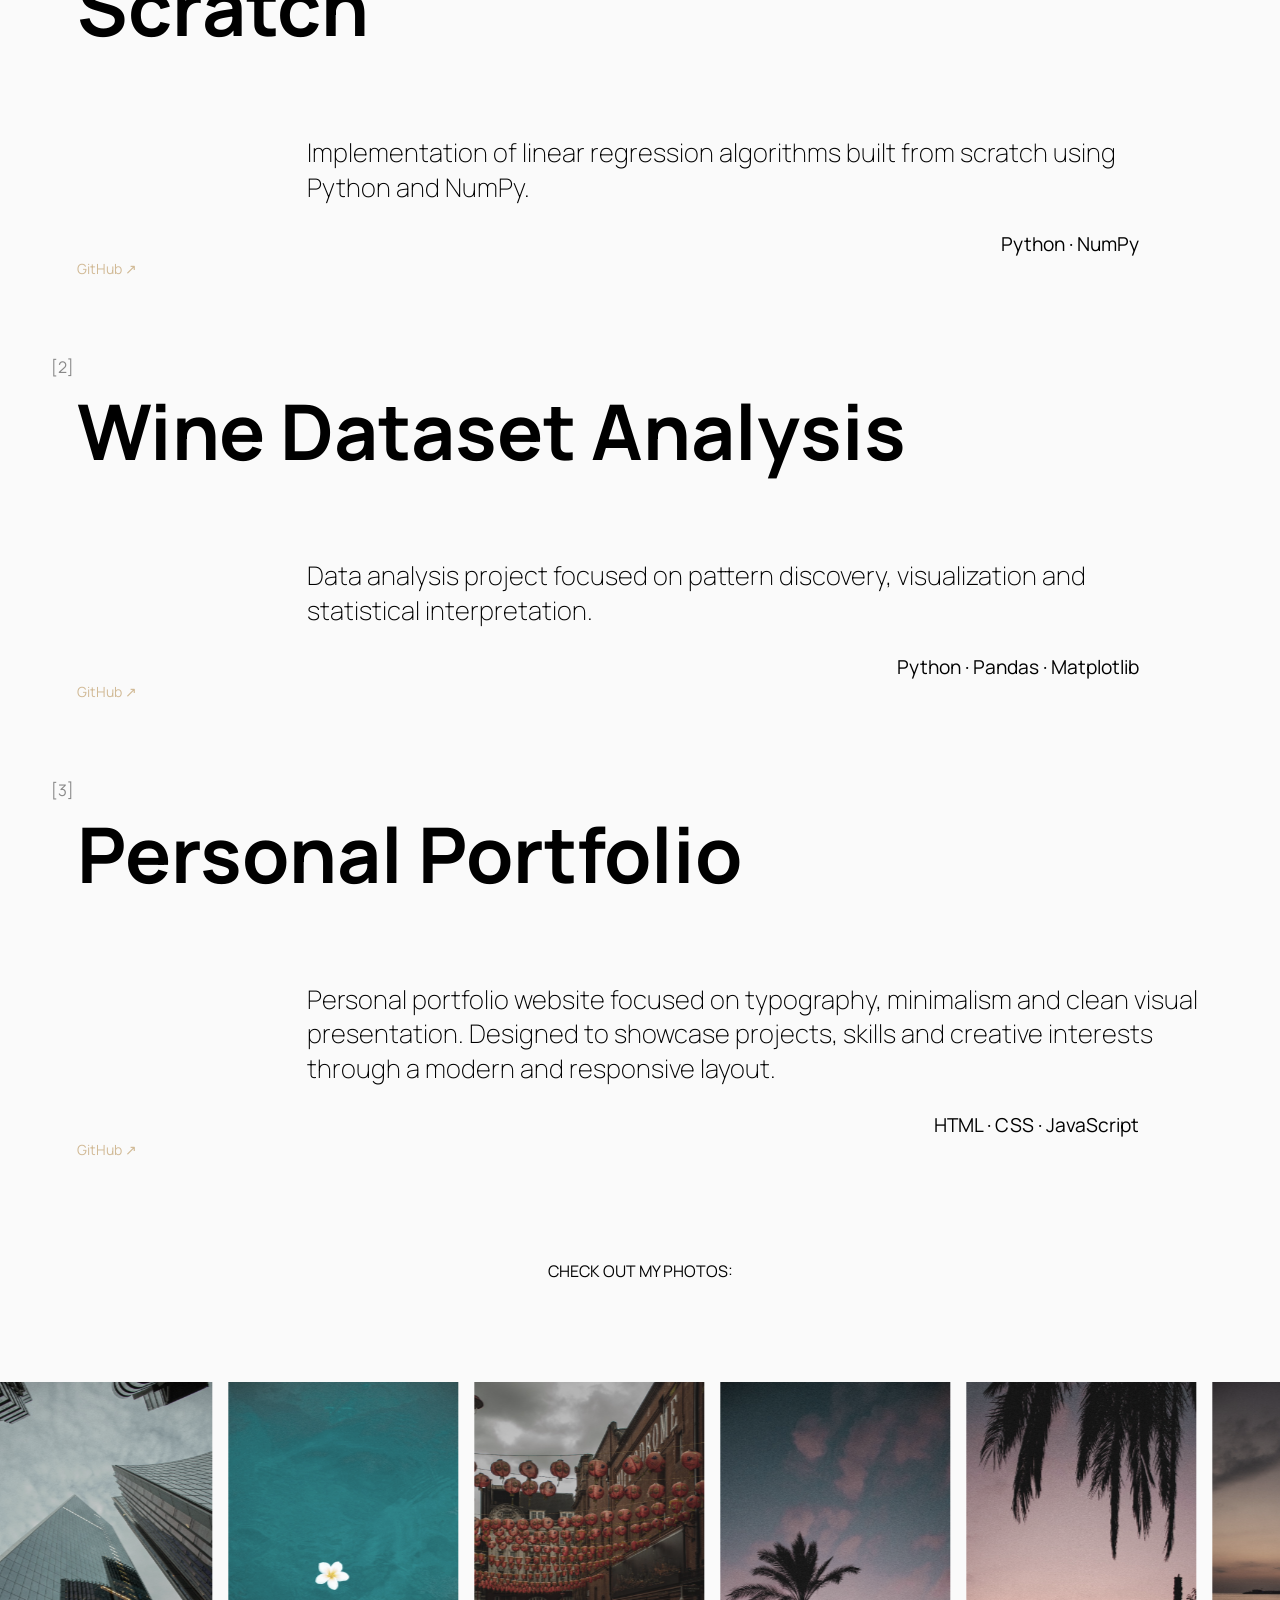
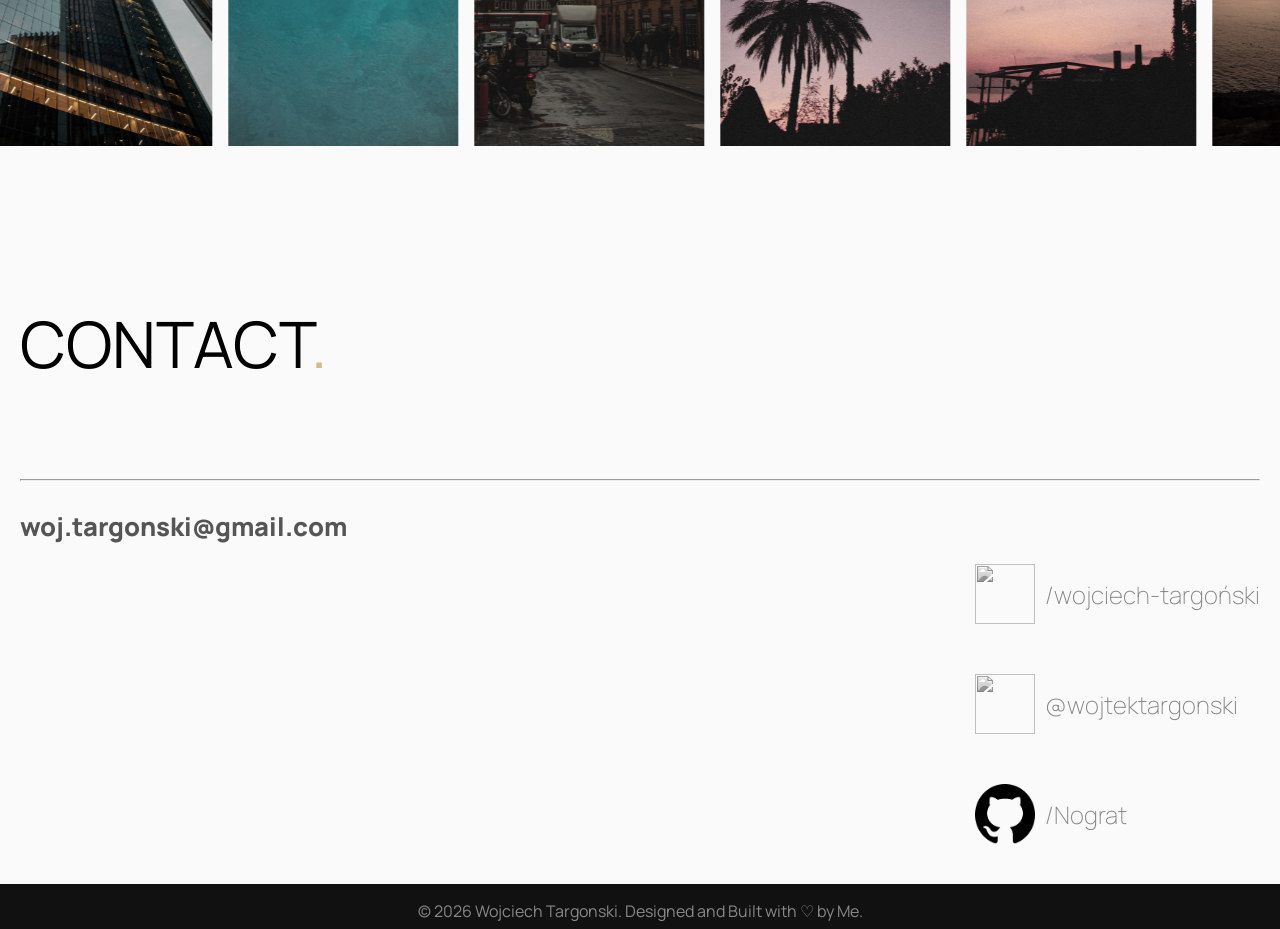
==== commit 369580be: "improvments" ====
--- a/index.html
+++ b/index.html
@@ -42,14 +42,11 @@
   </div>
 
   <div class="about">
-    <div>Computer science student interested in machine learning,
-AI and software development. Passionate about building
-clean, meaningful projects and continuously learning
-new technologies.
-    </div>
-    <div>Outside of programming, I enjoy photography, playing
-guitar and spending time around aquariums —
-combining technical thinking with creativity.</div>
+    <div>Just a computer science student who likes coding random stuff, learning new things and spending way too much time fixing bugs that were caused by one missing semicolon.
+
+Mostly into AI, web development and building projects that simply feel cool to make. 
+    </div>
+    <div>When I’m not coding, I’m usually taking photos, playing guitar, listening to music or spending time around my freshwater and saltwater aquariums. Watching them is honestly one of the best ways for me to relax and slow down for a bit.</div>
   </div>
  
  
--- a/style.css
+++ b/style.css
@@ -11,6 +11,12 @@
   --gray-light: #888888;
   --gray-border: #E5E5E5;
 }
+
+* {
+  box-sizing: border-box;
+}
+
+
 body {
   margin: 0;
   font-family: 'Manrope', sans-serif;
@@ -206,351 +212,225 @@
   letter-spacing: 0.1em;
   color: var(--gray-main);
 }
-@media (max-width: 600px){
-  .cords{
-    scale: 0.9;
-    top: 94vh; 
-  }
-}
+
 .main {
-  min-height: 100vh;
+  height: 100vh;
+  height: 100svh;
   background: #FAFAFA;
   color: var(--text-main);
-  display: flex; 
-  justify-content: center;            
-  overflow: hidden;        
+  overflow: hidden;
   position: relative;
 
-}
-.main .date{
-  font-size: 200px;
-  position: absolute;
-  right: 0;
-  top: -10%;
-  transform: rotate(-90deg);
-  transform-origin: bottom right;
+  display: grid;
+  grid-template-columns: 6vw repeat(12, 1fr) 6vw;
+  grid-template-rows: 6vh repeat(8, 1fr) 6vh;
+  gap: 0;
+}
+
+/* 2026 */
+.main .date {
+  grid-column: 13 / 15;
+  grid-row: 2 / 6;
+
+  font-size: clamp(90px, 10vw, 200px);
   color: var(--gray-main);
   opacity: 0.1;
   margin: 0;
   padding: 0;
-}
-@media (max-width: 800px){
-  .main .date{
-    font-size: 120px;
-    top: 25%;
-  }
-}
-@media (max-width: 600px){
-  .main .date{
-    font-size: 100px;
-    bottom: 35%;
-    right: -50%;
-    opacity: 0.02;
-
-  }
-}
-@media (max-width: 500px){
-  .main .date{
-      right: -30%;
-      bottom: 40%;
-
-  }
-}
-.main h2{
-  font-size: clamp(70px, 12vw, 420px);
+
+  writing-mode: vertical-rl;
+  transform: rotate(180deg);
+
+  justify-self: end;
+  align-self: start;
+
+  z-index: 1;
+}
+
+/* background TARGONSKI */
+.backgroundname {
+  position: absolute;
+  inset: 0;
+
+  width: 100%;
+  height: 100%;
+
+  font-size: clamp(180px, 38vw, 780px);
   font-weight: 900;
-  line-height: 0.7em;
-  color: var(--text-main);
-  position: absolute;
-  transform: translate(0%, 0%);
-  right: 25%;
-  top: 25%;
-  margin: 0;
- 
-}
-@media (max-width: 1400px){
-  .main h2{
-    font-size: clamp(120px, 10vw, 200px);
-    top: 10%;
-  }
-}
-@media (max-width: 850px){
-  .main h2{
-    font-size: clamp(120px, 10vw, 200px);
-    right: 10%;
-    top: 30%;
-  }
-}
-@media (max-height: 850px){
-  .main h2{
-    top: 5%;
-  }
-}
-@media (max-width: 600px){
-  .main h2{
-    font-size: clamp(120px, 10vw, 200px);
-    left: 1%;
-    top: 1%;
-    z-index: 1;
-  }
-}
-.backgroundname{   
-  width: 100%;
-  height: 100vh;       
-  font-size: 780px;
-  font-weight: 900px;
-  letter-spacing: 100px;
+  line-height: 0.8;
+
   color: rgba(0, 0, 0, 0.008);
+
   pointer-events: none;
   user-select: none;
-  z-index: 0; 
-  line-height: 600px;
-  text-align:start;
-}
-.myPhoto{
+
+  z-index: 0;
+}
+
+/* About me */
+.main > h2 {
+  grid-column: 6 / 11;
+  grid-row: 3 / 5;
+
+  font-size: clamp(90px, 12vw, 310px);
+  font-weight: 900;
+  line-height: 0.7;
+  color: var(--text-main);
+
+  margin: 0;
+  margin-bottom: 5px;
+  padding: 0;
+
+  justify-self: start;
+  align-self: center;
+
+  z-index: 2;
+}
+
+.dot {
+  color: var(--accent);
+}
+
+/* photo */
+.myPhoto {
   position: absolute;
+  right: 0;
   bottom: 0;
-  right: 0;
-  width: 30vh;
-  aspect-ratio: 3/4;
+
+  width: clamp(250px, 16vw, 320px);
+  aspect-ratio: 3 / 4;
+
   filter: grayscale(1);
   background-image: url(/images/DSC7069-crushimage.JPG);
   background-position: center;
   background-size: cover;
+  background-repeat: no-repeat;
+
   border: none;
-}
-@media
-  (max-width: 1400px){
-    .myPhoto{
-      width: 25vw;
-    }
-}
-@media
-  (max-width: 600px){
-    .myPhoto{
-      width: 250px;
-      top: 9%;
-      right: 0;
-      height: 300px;
-      z-index: 0;
-      
-    }
-}
-@media
-  (max-width: 450px){
-    .myPhoto{
-      width: 150px;
-      top: 15%;
-      right: 0;
-      height: 200px;
-      z-index: 0;
-      
-    }
-}
-.myPhoto::before{
+  z-index: 2;
+}
+
+.myPhoto::before {
   content: "[001]";
   color: var(--gray-main);
   font-size: larger;
   font-weight: 700;
+
   position: absolute;
-  transform: translateY(-50px);
-}
-@media (max-width: 600px){
-  .myPhoto::before{
-    opacity: 0;
-  }
-}
-.about{
-  position: absolute; 
-  bottom: 20%;
-  right: 30%;
-  width: 30%;
-  height: 200px;
+  top: -40px;
+  left: 0;
+}
+
+/* about text */
+.about {
+  grid-column: 6 / 11;
+  grid-row: 7 / 8;
+
   display: grid;
   grid-template-columns: 1fr 1fr;
-  gap: 40px;
+  gap: 3rem;
+
+  width: 100%;
+  max-width: 1000px;
+
   text-align: start;
-  font-size: large;
+  font-size: clamp(12px, 0.9vw, 20px);
   letter-spacing: 0.2em;
 
-}
-@media (max-width: 1400px){
-  .about{
-    right: 35%;
-    width: 40%;
-    gap: 40px;
-    font-size: medium;
-    letter-spacing: 0.2em;
-    bottom: 35%;
-    grid-template-columns: 1fr;
-    max-width: 300px;
-
-  }
-}
-@media (max-width: 1250px){
-  .about{
-   bottom: 45%;
-  }
-}
-@media (max-width: 850px){
-  .about{
-    width: 50%;
-    gap: 5px;
-    bottom: 30%;
-  }
-}
-@media (max-width: 600px){
-  .about{
-    grid-template-columns: 1fr 1fr;
-    max-width: 500px;
-    width: 90%;
-    gap: 20px;
-    height: 60px;
-    top: 45%;
-    left: 10%;
-  }
-}
-@media (max-width: 450px) and (min-height: 800px){
-  .about{
-    top: 47%;
-    font-size: 12px;
-    letter-spacing: 0.1em;
-    left: 5%;
-  }
-}
-@media (max-width: 450px) and (max-height: 800px){
-  .about{
-    top: 49%;
-    font-size: 10px;
-    letter-spacing: 0.1em;
-    left: 5%;
-  }
-}
-.main .skills{
-  position: absolute;
-  font-size: clamp(10px, 3vw, 40px);
-  font-weight: 900;
+  align-self: start;
+  justify-self: start;
+
+  z-index: 2;
+}
+
+/* skills */
+.main .skills {
+  grid-column: 2 / 5;
+  grid-row: 2 / 4;
+
+  font-size: clamp(18px, 1vw, 30px);
+  font-weight: 800;
   letter-spacing: -2px;
   text-shadow: 1px 0 0 #111;
-  left: 10%;
-  top: 5%;
-}
-@media (max-width: 1500px){
-  .main .skills{
-    left: 5%;
-    top: 10%;
-    letter-spacing: 2px;
-    scale: 0.8;
-  }
-}
-
-@media (max-width: 600px) {
-  .main .skills{
-    left: 25%;
-    top: 65%;
-    scale: 0.9;
-  }
-}
-@media (max-width: 400px) {
-  .main .skills{
-    scale: 0.9;
-  }
-}
-.main .skills ul li{
-  list-style:square;
+
+  align-self: start;
+  justify-self: start;
+
+  z-index: 2;
+}
+
+.main .skills ul {
+  margin-top: 0.5rem;
+  padding-left: 2rem;
+}
+
+.main .skills ul li {
+  list-style: square;
   color: var(--text-main);
   margin-left: 30px;
+
   font-weight: 200;
   letter-spacing: 1px;
   text-shadow: none;
 }
-#skills{
+
+#skills {
   text-shadow: none;
   font-weight: 100;
   font-size: medium;
   margin-left: 10px;
   letter-spacing: normal;
 }
+
+/* timeline */
 .timeline {
+  grid-column: 2 / 6;
+  grid-row: 7 / 9;
+
   color: #111111;
+  max-width: 280px;
+
+  position: relative;
+  margin-left: 100px;
+  align-self: start;
+  justify-self: start;
+  z-index: 2;
+}
+
+@media (max-width: 1500px) {
+  .timeline {
+    max-width: 200px;
+  }
+}
+
+
+.timeline h2 {
   position: absolute;
-  bottom: 25%;
-  left: 20%;
-  max-width: 250px;
-  margin-right: 200px;
-  scale: 1.4;
-}
-  @media (max-width: 1500px){
-    .timeline{
-      left: 15%;
-      bottom: 15%;
-      scale: 0.8;
-    }
-}
-  @media (max-width: 1200px){
-    .timeline{
-      left: 10%;
-      bottom: 25%;
-      max-width: 150px;;
-      scale: 0.8;
-    }
-}
-  @media (max-width: 800px){
-    .timeline{
-      bottom: 47%;
-      scale: 0.6;
-    }
-}
- @media (max-width: 600px){
-  .timeline{
-    scale: 0.5;
-    top: 20%;
-  }
-}
- @media (max-width: 450px) and (min-height: 800px){
-  .timeline{
-    scale: 0.7;
-    top: 25%;
-    left: 15%;
-  }
-}
- @media (max-width: 450px) and (max-height: 800px){
-  .timeline{
-    scale: 0.5;
-    top: 30%;
-    left: -5%;
-    width: 300px;
-    max-width: 300px;
-  }
-}
- @media (max-width: 400px) and (max-height: 900px){
-  .timeline{
-    scale: 0.5;
-    top: 30%;
-    left: 0%;
-    width: 250px;
-    max-width: 300px;
-  }
-}
-.timeline h2{
-    position: absolute;
-    left: -40px;
-    top: -60px;
-    margin: 0;
-    font-size: 18px;
-
-}
-.timeline img{
-    position: absolute;
-    width: 30px;
-    height: 30px;
-    left: -80px;
-    top: -70px;
-}
+  left: -40px;
+  top: -60px;
+
+  margin: 0;
+  padding: 0;
+
+  font-size: 18px;
+  font-weight: 700;
+  line-height: normal;
+  color: #111111;
+}
+
+.timeline img {
+  position: absolute;
+  width: 30px;
+  height: 30px;
+  left: -80px;
+  top: -70px;
+}
+
 .timeline-item {
   position: relative;
   margin-bottom: 2em;
 }
+
 .timeline-item::before {
   content: "";
   position: absolute;
@@ -558,69 +438,475 @@
   height: 100%;
   background: var(--gray-main);
 }
-.timeline-content::before{
-    content: "2024";
-    position: absolute;
-    left: -1em;
-    top: -1.6em;
-    font-weight: 500;
-
-}
-.timeline-item:nth-child(3)  .timeline-content::before{
-    content: "now";
-}
+
+.timeline-content::before {
+  content: "2024";
+  position: absolute;
+  left: -1em;
+  top: -1.6em;
+  font-weight: 500;
+}
+
+.timeline-item:nth-child(3) .timeline-content::before {
+  content: "now";
+}
+
 .timeline-item:last-child .timeline-content::before {
-    content: "2020";
-}
+  content: "2020";
+}
+
 .timeline-content h3 {
   margin: 0;
   margin-left: 1em;
   font-size: 16px;
 }
-.timeline-content p{
-    margin: 0px 0px 0px 1.3em;
-    font-size: smaller;
-    color: var(--gray-light);
-}
-.main .oriental{
-  position: absolute;
+
+.timeline-content p {
+  margin: 0 0 0 1.3em;
+  font-size: smaller;
+  color: var(--gray-light);
+}
+
+/* Japanese text */
+.main .oriental {
+  grid-column: 1 / 5;
+  grid-row: 10 / 11;
+
   font-size: 30px;
   letter-spacing: 5px;
   font-weight: 100;
-  color: var(--text-main);
-  bottom: 0;
-  left: 0;
-  margin-bottom: 50px;
-  margin-left: 50px;
+  text-wrap: nowrap;
+
+
   color: var(--accent);
   opacity: 0.7;
-}
-@media (max-width: 1400px){
-  .main .oriental{
-    font-size: 25px;
-    margin-left: 20px;
+
+  align-self: end;
+  justify-self: start;
+
+  margin-left: 50px;
+  margin-bottom: 40px;
+
+  z-index: 2;
+}
+
+
+@media (max-width: 1200px) {
+  .main {
+    grid-template-columns: 5vw repeat(12, 1fr) 5vw;
+    grid-template-rows: 5vh repeat(10, 1fr) 5vh;
+
+    overflow: hidden;
+  }
+
+  /* ABOUT ME */
+  .main > h2 {
+    grid-column: 6 / 12;
+    grid-row: 3 / 4;
+
+    font-size: clamp(80px, 35vw, 170px);
+    line-height: 0.78;
+
+    align-self: start;
+  }
+
+  /* 2026 */
+  .main .date {
+    grid-column: 12 / 15;
+    grid-row: 2 / 6;
+
+    font-size: clamp(100px, 12vw, 180px);
+
+    opacity: 0.04;
+  }
+
+  /* SKILLS */
+  .main .skills {
+    grid-column: 2 / 5;
+    grid-row: 2 / 4;
+
+    font-size: clamp(14px, 1vw, 22px);
+  }
+
+  .main .skills ul li {
+    margin-left: 18px;
+    line-height: 1.6;
+  }
+
+  /* ABOUT TEXT */
+  .about {
+    grid-column: 4 / 11;
+    grid-row: 5/ 8;
+
+    grid-template-columns: 1fr 1fr;
+
+    max-width: 800px;
+
+    gap: 1rem;
+
+    font-size: 16px;
+    letter-spacing: 0.18em;
+
+    align-self: start;
+  }
+
+  /* TIMELINE */
+  .timeline {
+    grid-column: 2 / 5;
+  grid-row: 8 / 11;
+
+
+    margin-left: 60px;
+
+    transform: scale(0.9);
+    transform-origin: left top;
+  }
+
+  /* PHOTO */
+  .myPhoto {
+    position: absolute;
+
+    right: 0;
+    bottom: 0;
+
+    width: 290px;
+
+    aspect-ratio: 3 / 4;
+  }
+
+  .myPhoto::before {
+    top: -35px;
+  }
+
+  /* BACKGROUND NAME */
+  .backgroundname {
+    line-height: 550px;
+    letter-spacing: 70px;
+
+  }
+
+  /* JAPANESE TEXT */
+  .main .oriental {
+    grid-column: 1 / 5;
+    grid-row: 10 / 12;
+
+    font-size: 18px;
+
+    margin-left: 40px;
+    margin-bottom: 25px;
+  }
+}
+
+
+
+
+
+@media (max-width: 1000px) {
+  .main {
+    grid-template-columns: 4vw repeat(12, 1fr) 4vw;
+  }
+
+  /* ABOUT ME */
+  .main > h2 {
+    grid-column: 7 / 12;
+
+    font-size: clamp(90px, 17vw, 130px);
+
+    line-height: 0.8;
+  }
+
+  /* ABOUT TEXT */
+  .about {
+    grid-column: 4 / 11;
+    grid-row: 5/16;
+
+    max-width: 650px;
+
+    font-size: 13px;
+
+    gap: 1.5rem;
+
+    letter-spacing: 0.14em;
+  }
+
+  /* SKILLS */
+  .main .skills {
+    font-size: 15px;
+  }
+
+  .main .skills ul {
+    padding-left: 1.2rem;
+  }
+
+  .main .skills ul li {
+    margin-left: 10px;
+    line-height: 1.4;
+  }
+
+  /* TIMELINE */
+  .timeline {
+    transform: scale(0.8);
+  }
+
+  /* PHOTO */
+  .myPhoto {
+    width: 260px;
+  }
+
+  /* DATE */
+  .main .date {
+    font-size: clamp(90px, 10vw, 140px);
+    grid-column: 12 / 15;
+    grid-row: 4 / 6;
+    opacity: 0.035;
+  }
+
+  /* BACKGROUND */
+  .backgroundname {
+    font-size: 600px;
+  }
+
+  /* JAPANESE TEXT */
+  .main .oriental {
+    font-size: 14px;
+
+    margin-left: 25px;
     margin-bottom: 20px;
   }
 }
-@media (max-width: 800px){
-  .main .oriental{
-    font-size: 20px;
-    margin-left: 20px;
-    margin-bottom: 20px;
-  }
-}
-@media (max-height: 500px){
-  .main .oriental{
+
+
+
+
+@media (max-width: 600px) {
+  .main {
+    height: 100svh;
+    padding: 0;
+
+    grid-template-columns: 5vw repeat(12, 1fr) 5vw;
+    grid-template-rows: 4vh repeat(14, 1fr) 4vh;
+
+    overflow: hidden;
+    position: relative;
+  }
+
+  .main > h2 {
+    grid-column: 2 / 13;
+    grid-row: 2 / 5;
+
+    font-size: clamp(78px, 25vw, 120px);
+    line-height: 0.72;
+
+    align-self: start;
+  }
+
+.myPhoto {
+  position: absolute;
+
+  right: 0;
+  top: 18vh;
+
+  width: 34vw;
+  max-width: 135px;
+  height: 180px;
+
+  aspect-ratio: auto;
+
+  background-size: cover;
+  background-position: center;
+
+  z-index: 1;
+}
+
+  .myPhoto::before {
+    font-size: smaller;
+    top: -19px;
+  }
+
+  .timeline {
+    grid-column: 3 / 8;
+    grid-row: 6 / 8;
+
+    margin-left: 35px;
+    transform: scale(0.4);
+    transform-origin: left top;
+  }
+
+  .about {
+    grid-column: 3 / 13;
+    grid-row: 9 / 11;
+
+    grid-template-columns: 1fr 1fr;
+    gap: 1.5rem;
+
     font-size: 10px;
-  }
-}
-@media (max-width: 450px){
-  .main .oriental{
+    letter-spacing: 0.12em;
+  }
+
+ @media (max-width: 600px) {
+  .main .skills {
+    position: absolute;
+
+    right: 0;
+    bottom: 1em;
+
+    grid-column: unset ;
+    grid-row: unset ;
+
+    width: max-content;
+
     font-size: 10px;
-    margin-left: 5px;
-    margin-bottom: 5px;
-  }
-}
+    letter-spacing: -1px;
+
+    margin: 0;
+    transform: none;
+
+    z-index: 4;
+  }
+}
+
+  .main .skills ul {
+    padding-left: 1rem;
+    margin-top: 0.4rem;
+  }
+
+  .main .skills ul li {
+    margin-left: 8px;
+    line-height: 1.25;
+  }
+
+  #skills {
+    font-size: 10px;
+  }
+
+  .main .date {
+    grid-column: 8 / 14;
+    grid-row: 10 / 15;
+
+    writing-mode: vertical-rl;
+    transform: rotate(180deg);
+
+    font-size: 80px;
+    opacity: 0.035;
+  }
+
+  .backgroundname {
+    font-size: 260px;
+    line-height: 0.8;
+    letter-spacing: 25px;
+  }
+
+  .main .oriental {
+    grid-column: 1 / 9;
+    grid-row: 15 / 16;
+
+    font-size: 10px;
+    letter-spacing: 4px;
+
+    margin-left: 12px;
+    margin-bottom: 14px;
+  }
+}
+
+
+
+
+@media (max-width: 330px), (max-height: 600px) {
+  .main {
+    height: auto;
+    min-height: 100svh;
+
+    display: flex;
+    flex-direction: column;
+
+    padding: 28px 22px;
+    gap: 22px;
+
+    overflow: visible;
+  }
+
+  .main > h2 {
+    font-size: 72px;
+    line-height: 0.72;
+    margin: 0;
+
+    order: 1;
+  }
+
+  .myPhoto {
+    position: relative;
+    order: 2;
+
+    right: auto;
+    top: auto;
+    bottom: auto;
+
+    width: 100%;
+    max-width: none;
+    height: 160px;
+
+    background-position: center 35%;
+  }
+
+  .timeline {
+    order: 3;
+
+    position: relative;
+    margin-left: 55px;
+    margin-top: 50px;
+    transform: scale(0.55);
+    transform-origin: left top;
+  }
+
+  .about {
+    order: 4;
+
+    display: grid;
+    grid-template-columns: 1fr;
+
+    font-size: 11px;
+    letter-spacing: 0.08em;
+    gap: 14px;
+  }
+
+  .main .skills {
+    order: 5;
+
+    position: relative;
+    left: auto;
+    bottom: auto;
+    top: auto;
+
+    width: auto;
+
+    font-size: 11px;
+    transform: none;
+  }
+
+  .backgroundname,
+  .main .date,
+  .main .oriental {
+    display: none;
+  }
+}
+
+
+
+
+
+
+
+
+
+
+
+
+
+
+
+
+
+
 .other{
   background-color: var(--bg-main);
   min-height: 80vh;
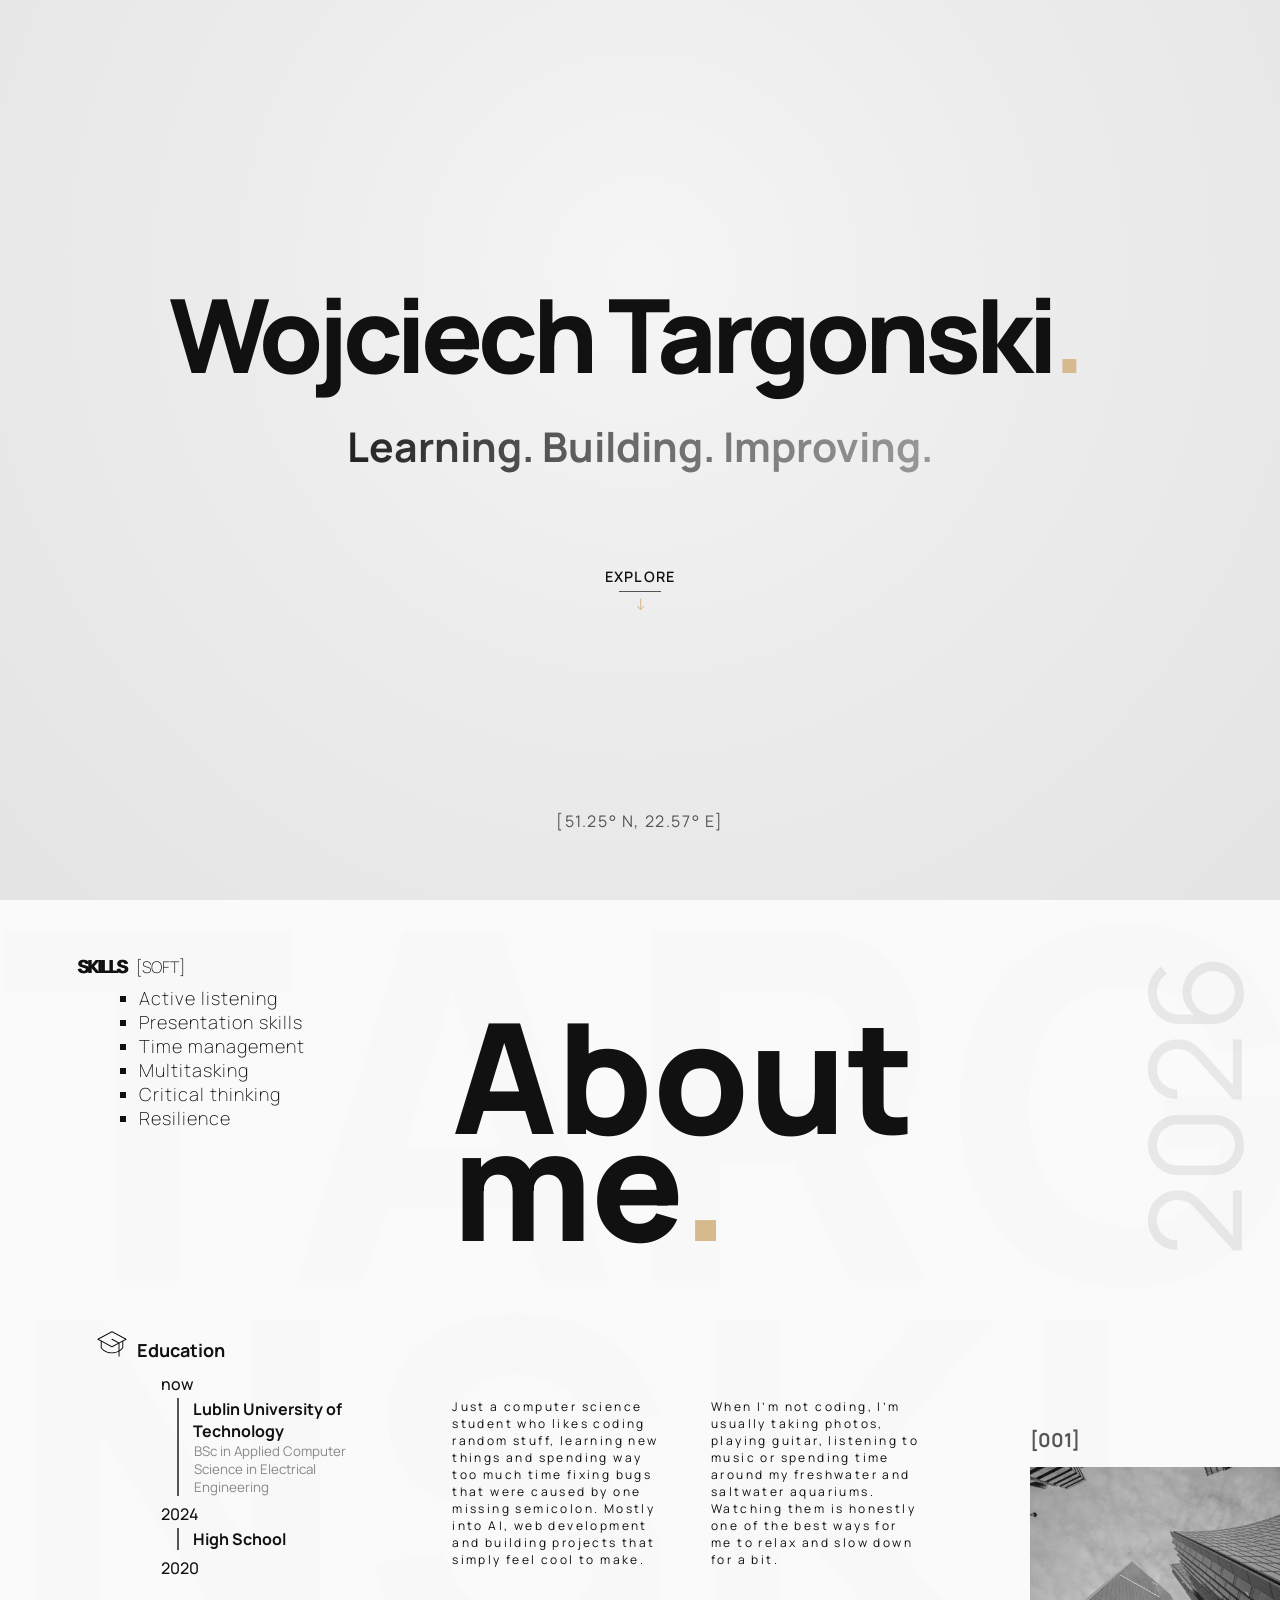
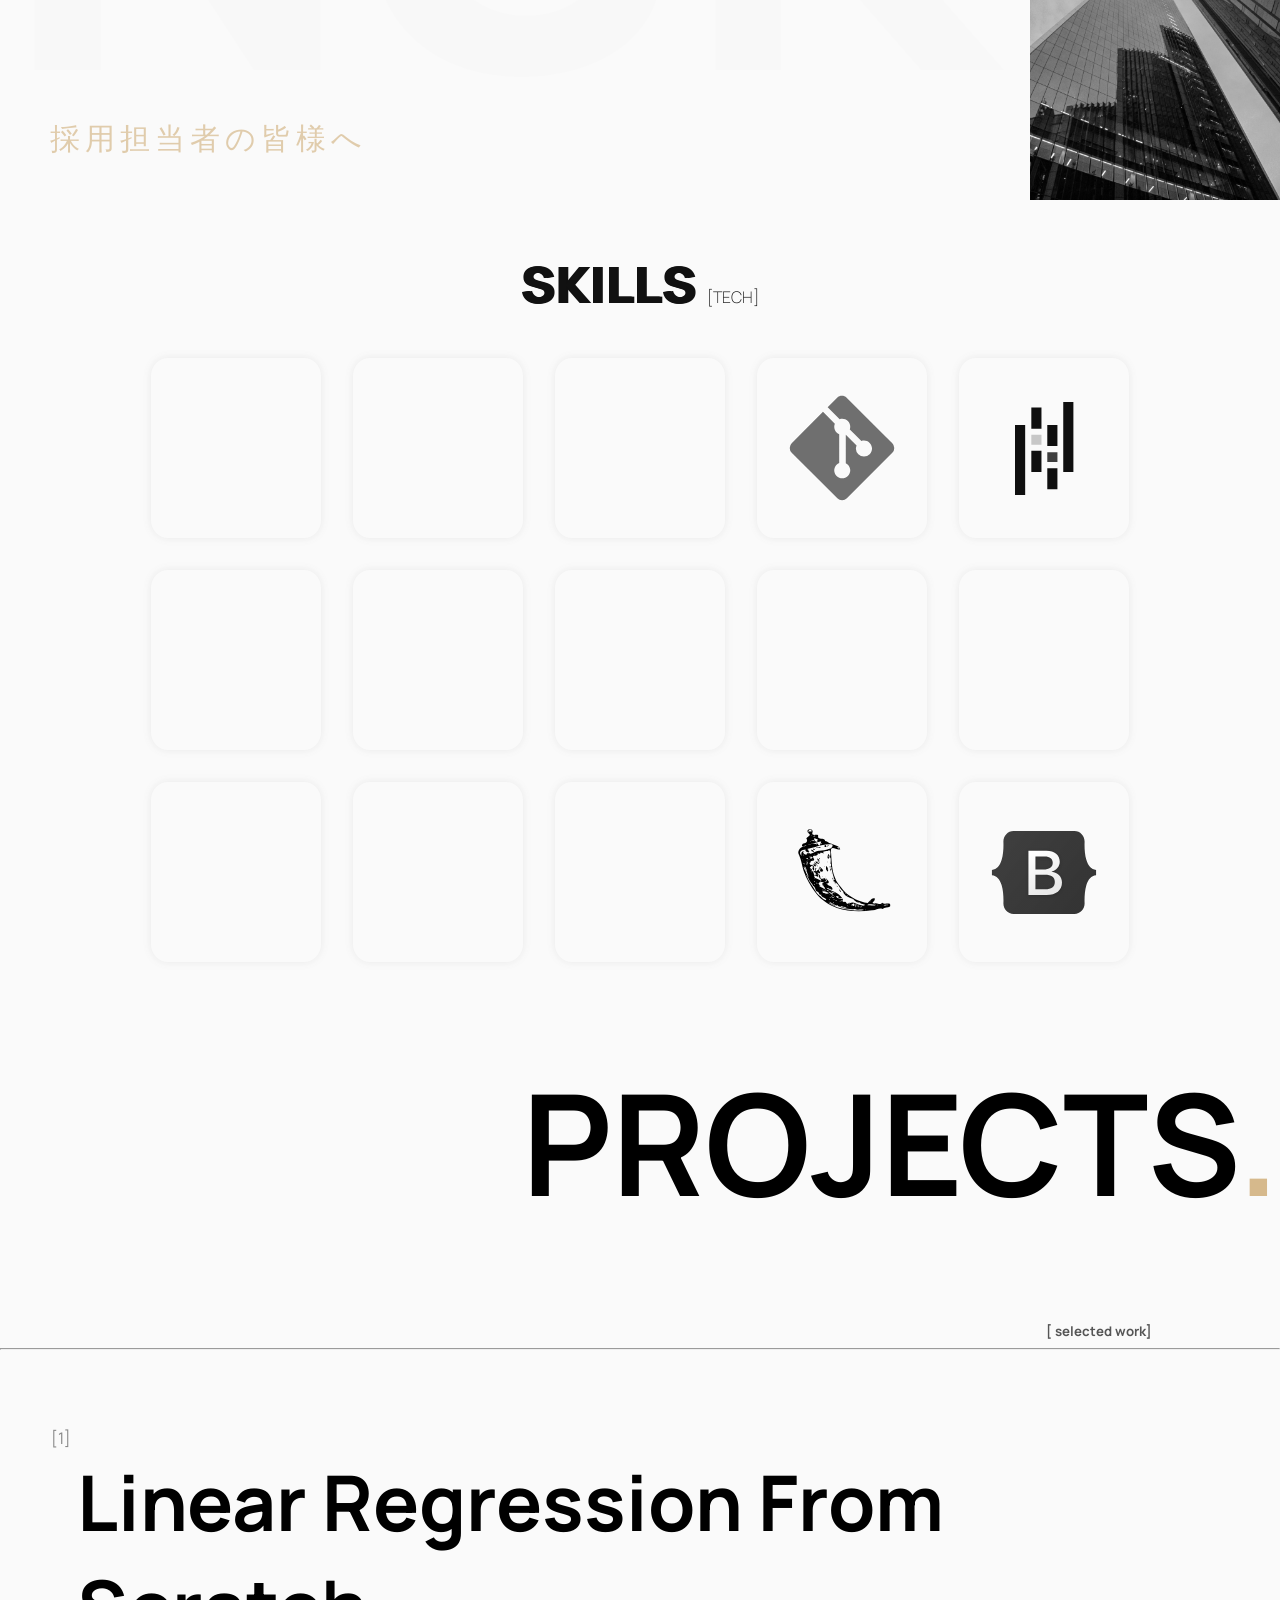
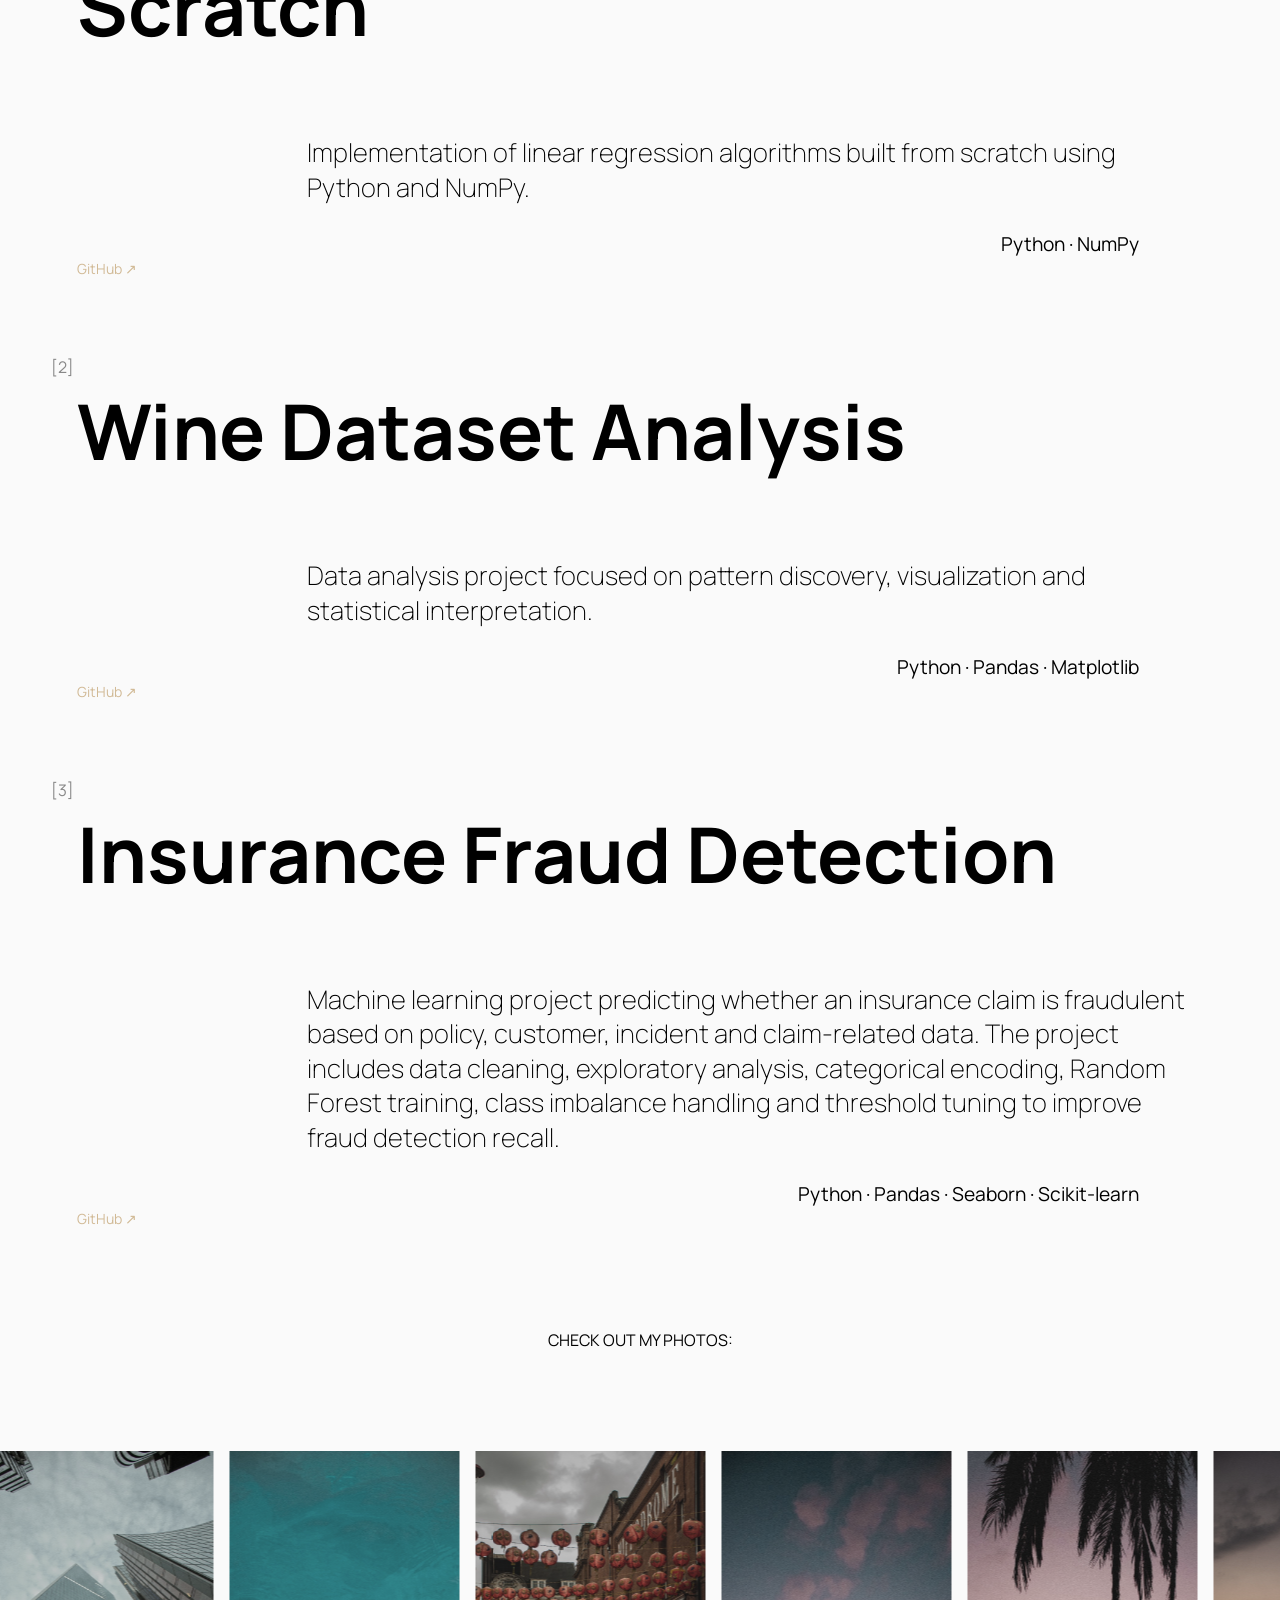
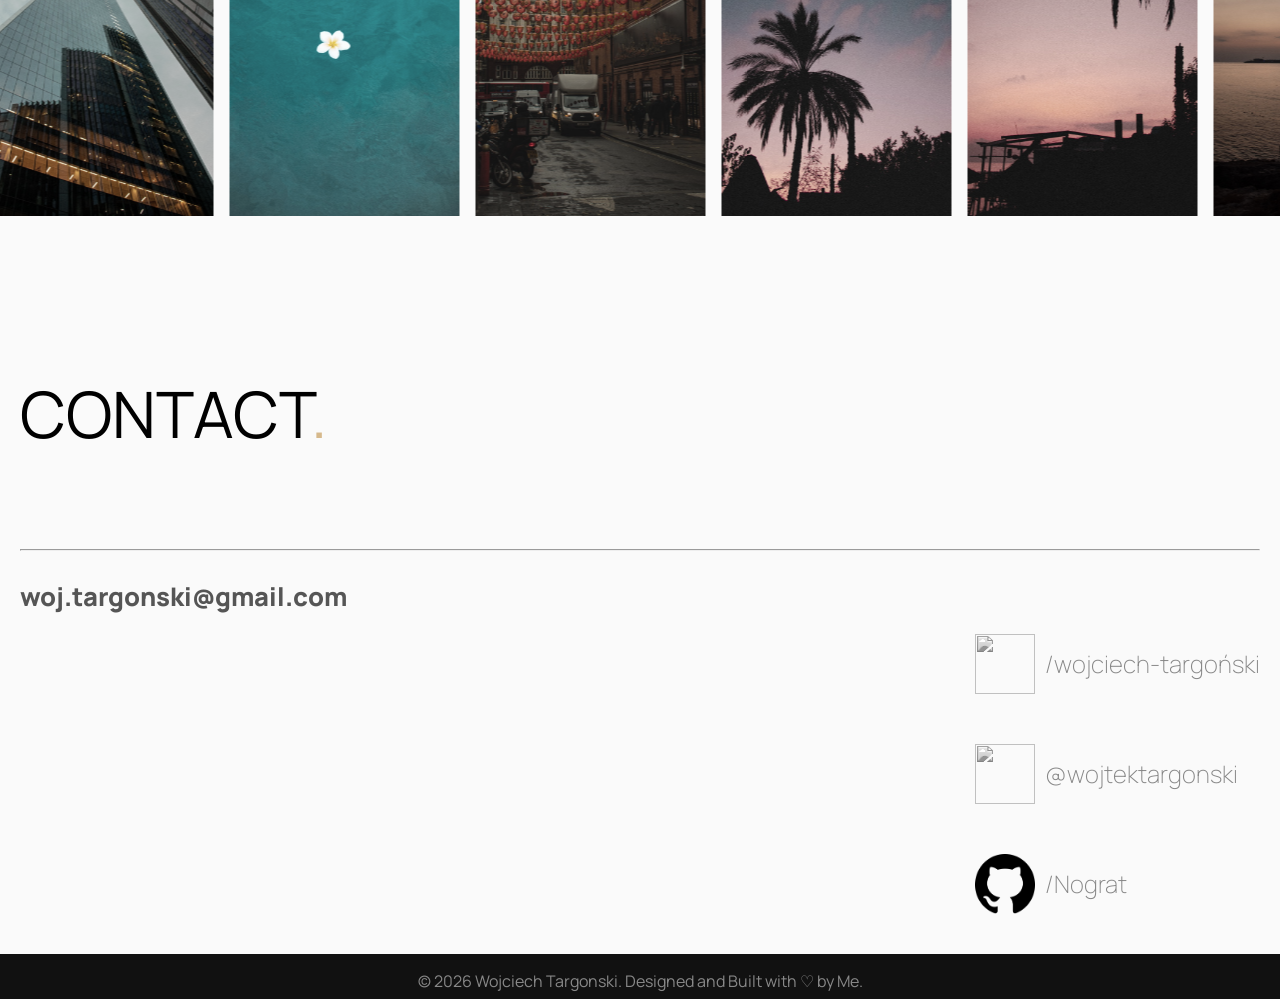
==== commit 8c11357f: "Portfolio update and code formating" ====
--- a/index.html
+++ b/index.html
@@ -1,331 +1,485 @@
-<!DOCTYPE html>
+<!doctype html>
 <html lang="pl">
-<head>
-<meta charset="UTF-8">
-
-<meta name="viewport" content="width=device-width, initial-scale=1.0">
-<link href="https://fonts.googleapis.com/css2?family=Manrope:wght@300;400;600;700&display=swap" rel="stylesheet">
-<link rel="stylesheet" href="style.css">
-</head>
-
-
-<body>
-
-<section class="intro">
-  <h1 id="typing"></h1>
-  <p class="subtitle">Learning. Building. Improving.</p>
-  <a href="#" class="enter-btn" id="scrollBtn"> Explore </a>
-  <span class="arrow">↓</span>
-
-  <div class="cords">[51.25° N, 22.57° E]</div>
-  
-</section>
-
-<section id="main" class="main">
-  <div class="date">2026</div>
-
-  <div class="backgroundname">TARGO<br>NSKI</div>
-
-  <div class="skills">SKILLS<span id="skills">[SOFT]</span>
-    <ul>
-      <li>Active listening</li>
-      <li>Presentation skills</li>
-      <li>Time management</li>
-      <li>Multitasking</li>
-      <li>Critical thinking</li>
-      <li>Resilience</li>
-    </ul>
-  </div>
-
-  <h2>About<br>me<span class="dot">.</span></h2>
-  <div class="myPhoto">
-  </div>
-
-  <div class="about">
-    <div>Just a computer science student who likes coding random stuff, learning new things and spending way too much time fixing bugs that were caused by one missing semicolon.
-
-Mostly into AI, web development and building projects that simply feel cool to make. 
+  <head>
+    <meta charset="UTF-8" />
+
+    <meta name="viewport" content="width=device-width, initial-scale=1.0" />
+    <link
+      href="https://fonts.googleapis.com/css2?family=Manrope:wght@300;400;600;700&display=swap"
+      rel="stylesheet"
+    />
+    <link rel="stylesheet" href="style.css" />
+  </head>
+
+  <body>
+    <section class="intro">
+      <h1 id="typing"></h1>
+      <p class="subtitle">Learning. Building. Improving.</p>
+      <a href="#" class="enter-btn" id="scrollBtn"> Explore </a>
+      <span class="arrow">↓</span>
+
+      <div class="cords">[51.25° N, 22.57° E]</div>
+    </section>
+
+    <section id="main" class="main">
+      <div class="date">2026</div>
+
+      <div class="backgroundname">TARGO<br />NSKI</div>
+
+      <div class="skills">
+        SKILLS<span id="skills">[SOFT]</span>
+        <ul>
+          <li>Active listening</li>
+          <li>Presentation skills</li>
+          <li>Time management</li>
+          <li>Multitasking</li>
+          <li>Critical thinking</li>
+          <li>Resilience</li>
+        </ul>
+      </div>
+
+      <h2>About<br />me<span class="dot">.</span></h2>
+      <div class="myPhoto"></div>
+
+      <div class="about">
+        <div>
+          Just a computer science student who likes coding random stuff,
+          learning new things and spending way too much time fixing bugs that
+          were caused by one missing semicolon. Mostly into AI, web development
+          and building projects that simply feel cool to make.
+        </div>
+        <div>
+          When I’m not coding, I’m usually taking photos, playing guitar,
+          listening to music or spending time around my freshwater and saltwater
+          aquariums. Watching them is honestly one of the best ways for me to
+          relax and slow down for a bit.
+        </div>
+      </div>
+
+      <div class="timeline">
+        <img
+          src="/images/graduation-cap-thin-svgrepo-com (1).svg"
+          alt="graduation cap"
+        />
+        <h2>Education</h2>
+        <div class="timeline-item">
+          <div class="timeline-content">
+            <h3>Lublin University of Technology</h3>
+            <p>BSc in Applied Computer Science in Electrical Engineering</p>
+          </div>
+        </div>
+
+        <div class="timeline-item">
+          <div class="timeline-content">
+            <h3>High School</h3>
+          </div>
+        </div>
+
+        <div class="timeline-item">
+          <div class="timeline-content"></div>
+        </div>
+      </div>
+
+      <div class="oriental">採用担当者の皆様へ</div>
+    </section>
+
+    <section class="other">
+      <div class="skills">SKILLS<span id="skills">[TECH]</span></div>
+
+      <div class="gridContainer">
+        <div class="griditem">
+          <img
+            src="https://s3.dualstack.us-east-2.amazonaws.com/pythondotorg-assets/media/files/python-logo-only.svg"
+            alt=""
+            style="height: 50px"
+          />
+          <div class="overlay">
+            <p>Python:</p>
+            <p>Advanced</p>
+            <p class="stars">★★★★☆</p>
+          </div>
+        </div>
+        <div class="griditem">
+          <img
+            src="https://upload.wikimedia.org/wikipedia/commons/1/18/ISO_C%2B%2B_Logo.svg"
+            alt=""
+            style="height: 50px"
+          />
+          <div class="overlay">
+            <p>C++:</p>
+            <p>Advanced</p>
+            <p class="stars">★★★★☆</p>
+          </div>
+        </div>
+        <div class="griditem">
+          <img
+            class="logoSmall"
+            src="https://upload.wikimedia.org/wikipedia/commons/d/d7/Sql_data_base_with_logo.svg"
+            alt=""
+            style="height: 30px"
+          />
+          <div class="overlay">
+            <p>Advanced</p>
+            <p class="stars">★★★★☆</p>
+          </div>
+        </div>
+
+        <div class="griditem">
+          <svg xmlns="http://www.w3.org/2000/svg" viewBox="0 0 128 128">
+            <path
+              fill="#F34F29"
+              d="M124.737 58.378L69.621 3.264c-3.172-3.174-8.32-3.174-11.497 0L46.68 14.71l14.518 14.518c3.375-1.139 7.243-.375 9.932 2.314 2.703 2.706 3.461 6.607 2.294 9.993l13.992 13.993c3.385-1.167 7.292-.413 9.994 2.295 3.78 3.777 3.78 9.9 0 13.679a9.673 9.673 0 01-13.683 0 9.677 9.677 0 01-2.105-10.521L68.574 47.933l-.002 34.341a9.708 9.708 0 012.559 1.828c3.778 3.777 3.778 9.898 0 13.683-3.779 3.777-9.904 3.777-13.679 0-3.778-3.784-3.778-9.905 0-13.683a9.65 9.65 0 013.167-2.11V47.333a9.581 9.581 0 01-3.167-2.111c-2.862-2.86-3.551-7.06-2.083-10.576L41.056 20.333 3.264 58.123a8.133 8.133 0 000 11.5l55.117 55.114c3.174 3.174 8.32 3.174 11.499 0l54.858-54.858a8.135 8.135 0 00-.001-11.501z"
+            />
+          </svg>
+          <div class="overlay">
+            <p>Git</p>
+            <p>Intermediate</p>
+            <p class="stars">★★★☆☆</p>
+          </div>
+        </div>
+        <div class="griditem">
+          <svg xmlns="http://www.w3.org/2000/svg" viewBox="0 0 128 128">
+            <path
+              style="-inkscape-stroke: none"
+              d="M48.697 15.176h12.25v25.437h-12.25zm0 52.251h12.25v25.436h-12.25z"
+              color="#000"
+              fill="#130754"
+            />
+            <path
+              style="-inkscape-stroke: none"
+              d="M48.697 48.037h12.25v12.001h-12.25z"
+              color="#000"
+              fill="#ffca00"
+            />
+            <path
+              style="-inkscape-stroke: none"
+              d="M29.017 36.087h12.25v84.552h-12.25zM67.97 88.414h12.25v25.436H67.97zm0-52.297h12.25v25.437H67.97z"
+              color="#000"
+              fill="#130754"
+            />
+            <path
+              style="-inkscape-stroke: none"
+              d="M67.97 68.983h12.25v12.001H67.97z"
+              color="#000"
+              fill="#e70488"
+            />
+            <path
+              style="-inkscape-stroke: none"
+              d="M87.238 8.55h12.25v84.552h-12.25z"
+              color="#000"
+              fill="#130754"
+            />
+          </svg>
+
+          <div class="overlay">
+            <p>Python:<br />pandas</p>
+            <p>Intermediate</p>
+            <p class="stars">★★★☆☆</p>
+          </div>
+        </div>
+        <div class="griditem">
+          <img
+            class="logoSmall"
+            src="https://upload.wikimedia.org/wikipedia/commons/3/31/NumPy_logo_2020.svg"
+            alt=""
+            style="height: 30px"
+          />
+          <div class="overlay">
+            <p>Python:<br />NumPy</p>
+            <p>Intermediate</p>
+            <p class="stars">★★★☆☆</p>
+          </div>
+        </div>
+        <div class="griditem">
+          <img
+            src="https://upload.wikimedia.org/wikipedia/commons/6/61/HTML5_logo_and_wordmark.svg"
+            alt=""
+            style="height: 50px"
+          />
+          <div class="overlay">
+            <p>Professional</p>
+            <p class="stars">★★★★★</p>
+          </div>
+        </div>
+        <div class="griditem">
+          <img
+            src="https://upload.wikimedia.org/wikipedia/commons/a/ab/Official_CSS_Logo.svg"
+            alt=""
+            style="height: 50px"
+          />
+          <div class="overlay">
+            <p>Professional</p>
+            <p class="stars">★★★★★</p>
+          </div>
+        </div>
+        <div class="griditem">
+          <img
+            src="https://upload.wikimedia.org/wikipedia/commons/9/99/Unofficial_JavaScript_logo_2.svg"
+            alt=""
+            style="height: 50px"
+          />
+          <div class="overlay">
+            <p>Novice</p>
+            <p class="stars">★★☆☆☆</p>
+          </div>
+        </div>
+        <div class="griditem">
+          <img
+            src="https://upload.wikimedia.org/wikipedia/commons/1/19/Microsoft_Office_Word_%282019%E2%80%932025%29.svg"
+            alt=""
+            style="height: 50px"
+          />
+          <div class="overlay">
+            <p>Advanced</p>
+            <p class="stars">★★★★☆</p>
+          </div>
+        </div>
+        <div class="griditem">
+          <img
+            src="https://upload.wikimedia.org/wikipedia/commons/e/e3/Microsoft_Office_Excel_%282019%E2%80%932025%29.svg"
+            alt=""
+            style="height: 50px"
+          />
+          <div class="overlay">
+            <p>Advanced</p>
+            <p class="stars">★★★★☆</p>
+          </div>
+        </div>
+        <div class="griditem">
+          <img
+            src="https://upload.wikimedia.org/wikipedia/commons/8/83/Flag_of_the_United_Kingdom_%283-5%29.svg"
+            alt=""
+            style="height: 50px"
+          />
+          <div class="overlay">
+            <p>English:<br />B2</p>
+            <p>Advanced</p>
+            <p class="stars">★★★★☆</p>
+          </div>
+        </div>
+        <div class="griditem">
+          <img
+            src="https://upload.wikimedia.org/wikipedia/commons/a/af/Adobe_Photoshop_CC_icon.svg"
+            alt=""
+            style="height: 50px"
+          />
+          <div class="overlay">
+            <p>Intermediate</p>
+            <p class="stars">★★★☆☆</p>
+          </div>
+        </div>
+        <div class="griditem">
+          <svg xmlns="http://www.w3.org/2000/svg" viewBox="0 0 128 128">
+            <path
+              fill="#010101"
+              d="M44.44 100.63c-4.23-3.33-8.74-6.52-11.83-11.01-6.49-7.92-11.49-17.1-14.9-26.74-2.07-6.27-2.77-12.99-5.44-19.02-2.78-4.38.48-9.16 5.27-10.55 2.13-.41 5.89-2.43 1.36-.98-4.06 2.98-4.45-2.71-.29-3.07 2.84-.38 3.89-2.7 2.92-4.8-3.05-1.99 7.4-4.18 2.14-7.15-5.48-5.91 7.66-7.05 4.42-.33-.77 5.16 9.18-.95 6.87 5.01 2.35 2.86 8.8.65 8.63 4.67 3.42.24 4.6 3.11 7.8 3.33 3.33 1.5 9.36 2.69 10.49 6.44-3.3 2.61-10.95-5.4-11.31 1.84 1 10.69.74 21.7 4.65 31.88 1.85 6.16 6.33 11.01 10.38 15.81 3.88 4.7 9.12 8.01 14.48 10.8 4.69 2.21 9.75 3.68 14.87 4.6 2.07-1.59 5.74-7.48 8.97-5 .16 2.8-6.42 5.84-.31 5.54 3.59-1.08 6.08 2.77 9.04-.71 2.72 3.23 11.32-2.06 9.38 4.53-2.62 1.69-6.44.67-9.07 3-4.33-2.16-7.77 1.93-12.56 1.42-5.32.95-10.73 1.34-16.13 1.34-8.85-.7-17.89-.99-26.3-4.07-4.74-1.38-9.37-4.08-13.53-6.78zm7.47 3.24c4.63 2 9.16 4.11 14.23 4.75 8.05 1.12 16.37 2.84 24.45 1.27-3.66-1.65-7.44.64-11.08-1.18-4.37.94-9.06-.24-13.5-.82-5.05-2.25-10.5-3.8-15.23-6.72-5.91-2.16 3.06 2.77 4.65 3.17 3.69 2.1-4.06-1.08-5.16-1.95-3.09-1.74-3.49-1.37-.31.39.64.37 1.28.77 1.95 1.09zm-8.81-6.23c4.49 1.66-.02-3.16-2.07-2.88-.91-1.58-3.48-2.58-1.67-3.43-3.26 1.13-3.42-4.3-4.95-3.53-3.45-1.09-1.34-4.95-5.45-7.32-.37-2.5-4.08-4.66-5.26-8.43-.52-1.93-4.19-7.46-1.94-2.31 1.92 4.96 5.29 9.21 8.1 13.45 2.18 4.04 4.76 8.26 8.72 10.78 1.34 1.3 2.63 3.27 4.52 3.67zM30.17 83.45c.16-.68.82 1.46 0 0zm18.3 16.18c1-.44-1.43-.56 0 0zm2.44.89c-.25-1.23-1.11.69 0 0zm3.05 1.27c1.45-1.38-2.24-.87 0 0zm5.22 2.91c.89-1.3-2.82-.49 0 0zm-10.03-6.99c2.25-1.46-2.91-.02 0 0zm2.29 1.14c-.07-.77-.82.34 0 0zm11.43 7.13c1.84 1.16 10.73 2.54 5.16.48-.93.2-10.33-2.66-5.16-.48zM44.72 91.85c-.18-.77-2.85-.85 0 0zm5.32 3.1c1.39-.96-2.87-.74 0 0zm4.48 2.75c1.98-.75-3.23-.75 0 0zm-11.97-8.21c2.16 1.65 8.7.21 3.3-.99-2.45-1.31-7.99-2.2-4.22.79l.92.2zm15 9.16c.9-1.53-3.77-.88 0 0zm-4.56-3.63c5.27 1.49-4.43-3.34-1.3-.55l.7.32.6.23zm9.14 5.28c4.99.05-4.51-.68 0 0zm-21.5-13.7c-.19-.93-1.23.08 0 0zm29.94 18.44c.14-1.68-1.62 1.25 0 0zM49.15 91.82c-.3-.88-1.56-.04 0 0zm-8.04-5.8c2.86-.17-3.93-1.26 0 0zm-9.54-6.16c-.36-1.38-3.12-2.47 0 0zM56.6 95.74c-.52-.6-.25.13 0 0zm15.58 9.56c-.05-.91-.85.35 0 0zM55.22 94.32c.28-1.18-2.44-.36 0 0zm-11.6-7.36c2.13-.23-3.42-1.44 0 0zm19.63 12.2c3.32-1.32-3.24-.64 0 0zm-10.21-6.93c3.83.49-4.56-2.61-.84-.28l.84.28zm13.31 8.19c3.58-2.14 2.4 5.01 6.07.6 3.62-2.64-3.13 3.27 1.33.47 3.23-2.16 7.99 1.02 11 2.06 2.16-.11 4.27 1.87 6.49.67 4.27-1.15-8.36-1.71-5.05-3.75-3.91 1.14-6.8-1.36-8.72-3.86-4.39-1.01-9.46-3.25-11.65-7.14-.89-1.46 1.29.21-.77-2.18-2.64-2.35-3.96-5.02-5.73-7.88-2.12-1.13-2.37-4.46-2.58-.11.02-2.74-2.56-4.59-3.19-3.82-.01-2.64 2.76-1.32.82-3.27-.42-2.74-1.79-5.59-2.2-8.68-.64-1.49-.09-4.68-2.19-1.31-.76 3.57-.25-4.38.94-1.76 1.56-2.67-.56-2.36-.65-1.99 1.02-2.26.64-5.46-.27-4.24.54-2.39.86-8.8-.81-7.66 1.01-2.5 1.92-11.44-2.47-8.03-1.78.03-4.85.64-6.31 1.37 4.56 2.51-.46.91-2.32.51-.24 2.33-2.08 1.32-4.38 1.34 3.67.45-1.79 3.75-3.89 2.47-2.74 1.31 2.36 4.57.05 5.58.28 1.52-4.19-.55-3.84 2.96-2.65-1.12-.36 4.16.96 2.38 4.51 1.22 3.18 4.01 3.29 6.65-.74 1.54-3.63-3.62-.64-3.38-2.36-3.83-2.61-1.38-4.56.39-.45.13 4.99 2.53 1.57 3.72 3.01.47 3.1 3.1 3.71 4.76 1.81 1.88 1.44-2.08 3.6.18-1.37-2.02-7.25-5.68-2.52-4.51-.03-2.03-.86-3.67.6-3.63 1.44-2.6-1.51 6.42 1.73 3.11.9-.39 1.12-2.6 2.73.21 2.34 2.3.85 3.97-2.46 1.86.59 2.01 4.42 2.72 3.7 5.86.76 2.76 1.83 1.74 2.76 1.58.73 2.68 1.14.71 1.18-.57 3.34.72 2.56 2.69 3.6 4.07 2.3 1.04-3.29-7.04.66-2.43 4.16 3.75 1.56 5.32-2.17 4.72 2.36-.19 3.12 3.19 6.07 3.07 2.69 1.28 4.52 6.2-.12 4.15-1.61-1.45-7.31-3.24-2.65-.48 4.3 1.99 7.71 3.18 11.86 5.68 2.96 2.12 4.25 4.54 5.37 5.02-2.49 1.19-7.51-.95-3.78-1.61-2.33-.42-4.94-1.6-2.71 1.3 1.89 1.58 6.71 1.42 7.58 1.59-.73 1.61-1.99 1.74.03 1.86-2.25 1.22.72 1.41.93 2.1zm-4.6-13c-1.37-1.43-1.72-4.11-.24-1.78.75.3 2.43 4.38.24 1.78zm14.99 9.52c.85-.06.02.65 0 0zM59.59 83.91c-.06-2.17.49 1.67 0 0zM58.1 81.9c-1.73-3.32 2.17.95 0 0zM40.04 69.44c1.01-.27.5 1.73 0 0zm14.37 7.79c.62-2.33.73 1.96 0 0zm-10.15-7.06c-.71-1.29 1.5 1.21 0 0zm8.71 2.79c-1.63-3.65 1.16-2 .36.6l-.36-.6zM37.95 62.95c-.73-1.2-1.93-4.72-1.55-5.79.35 1.75 3.72 7.53 1.65 2.39-2.28-4.3 2.73 1.4 3.25 2.47.24 1.07-1.41-.29-.29 2.21-2.04-2.85-1.2 1.58-3.06-1.28zm-4.64-3.2c.19-2.79 1.06 1.91 0 0zm2.08.72c1-2.11 1.69 2.93 0 0zm-5.02-3.89c-1.73-1.72-2.98-3.3.08-1.07 1.18.05-2.62-3.6.28-1.16 3.06.56 1.51 5.01-.36 2.23zm2.64-.07c1-.99.53.98 0 0zm1.62.52c-1.52-2.85 1.85 1.2 0 0zm-3.22-3.08c-5.02-4.47 6.31 2.34.82.83l-.82-.83zm14.39 8.36c-2.18-1.3-.58-9.18.16-3.79 2.11-.68-.12 2.78 1.46 2.75-.24 2.18-.95 2.97-1.62 1.04zm5.33 3.15c.21-2.38.45 1.62 0 0zm-.93-.92c.24-1.01.03 1.2 0 0zM32.39 52.48c-3.23-4.45 9.38 4.51 2.07 1.13-.77-.21-1.69-.28-2.07-1.13zm10.26 5.43c-.31-3.75.68.62 0 0zm7.78 5c.6-2.14.05 1.41 0 0zM32.89 50.78c1.92-.41 7.95 3.37 2.41 1.08-.62-.69-1.93-.38-2.41-1.08zm16.47 8.21c.2-3.84 1.15-2.29.01.55l-.01-.55zm-15.05-9.55c.78-1.15-2.08-5.18.41-1.45 1.08.85 3.11 1.43 1.31 1.79 2.84 2.5-.68.68-1.72-.34zm14.24 8.35c.54-4.37.47 2.56 0 0zM32.68 45.41c.6-.26.32.79 0 0zm3.71 2.21c.96-2.01 1.77 2.23 0 0zm10.47 5.82c0-.77.2 1.12 0 0zm-.6-1.34c-1.45-3.59 1.35 1.9 0 0zm-.89-2.35c-.25-1.48.83 1.86 0 0zm1.45-2.36c-1-1.76 1.26-7.75 1.51-4.03-1.05 2.89-.3 4.51.43.63 1.36-3.06-.29 6.02-1.94 3.4zm1.49-8.91c.44-.53.1.65 0 0zM45.82 87.6c-.59-.52.07.33 0 0zm5.13 2.6c2.86.74 2.84-.44.26-.79-1.39-1.29-5.77-2.66-1.85-.16.27.65 1.09.63 1.59.95zm-10.14-6.74c1.57 1.18 5.93 3.32 2.24.45 1.24-1.44-2.38-2.21-1.18-3.18-3.06-1.87-2.41-1.7-.27-1.64-3.67-1.64.53-1.52.33-2.36-1.42-.28-7.03-2.5-3.73.18-3.36-1.71-.8.64-1.82.39-3.44-.94 3.06 2.62-.54 1.73 1.97 1.56 5.3 4 .83 1.65-.57.85 3.21 2.14 4.14 2.78zm5.37 3.09c6.53 2.1-3.2-2.58 0 0zm27.5 16.65c.08-1.3-.9 1.11 0 0zm2.82 1.19c1.51-1.46.06 2.33 2.5-.36.03-1.92-.07-3.06-2.8-.72-.75.42-1.09 2.19.3 1.08zM31.65 76.22c-.47-1.82-3.25-1.81 0 0zm3.01 1.98c-1.12-1.86-4-1.68 0 0zm17.17 10.35c1.68 1.49 7.7 1.09 2.03.18-.83-1.24-5.32-.94-2.03-.18zm23.6 14.57c2.57-2.16-2.5.97 0 0zm5.36 3.69c.02-.69-1.11.3 0 0zm.01-.97c2.86-3.03-2.77.18 0 0zM24.22 70.01c-2.43-3.47-1.51-5.03-3.86-7.87-.45-2.17-4.03-7.09-1.85-1.88 1.99 3.05 2.58 7.77 5.71 9.75zm55.68 34.87c5.26-3.4-2.15-1.48 0 0zm4.01 1.57c2.64-2.26-1.66-.47 0 0zM30.75 72.38c.76-1.12-1.94-.14 0 0zm52.33 32.99c2.55-1.64-.59-1.39-.46.15l.46-.15zM48.5 83.58c-.09-1.11-1.35.09 0 0zm2.14 1.23c-.69-1.38-1.05.21 0 0zm36.53 21.67c3.27-2.36-1.98-.45-.68.45l.68-.45zm-1.26-.6c2.67-2.23-2.8.99 0 0zm6.39 4.25c1.79-1.19-2.17-.38 0 0zM32.39 71.57c2.39.54 9.56 5.89 5.33.37-2.17-.64-.87-5.94-3.08-5 1.48 2.48 1.22 3.53-1.9 1.97-3.91-1.91-2.2.94-1.43 1.73-1.04.25 1.39.91 1.08.93zm-10.9-8.61c.43-1.77-3.95-9.75-2.07-4 .68 1.21.61 3.49 2.07 4zM41.5 75.3c-1.23-1.03-.06-.15 0 0zm3.03.71c0-1.88-3.35-.77 0 0zm26.3 16.57c-.5-1.28-1.98-.02 0 0zm1.26.93c-.18-.72-.72.14 0 0zm10.43 6.56c1-.74-1.25-.09 0 0zM26.93 64.35c2.87-1.11-3.07-.79 0 0zm41.59 26.2c-.04-1.86-1.83.46 0 0zM25.8 61.71c1.84-.62-1.71-.41 0 0zm5.34 2.59c-.03-.61-.56.23 0 0zm65.22 39.99c2.37-.48 7.77 1.21 8.64-.63-2.88-.07-9.95-2.03-10.28.46l.63.1 1.01.07zM32.84 64.73c.05-1.88-1.46-.07 0 0zm-14.05-9.75c-.64-3.58-2.43-.54 0 0zm3.35.84c.04-1.15-3.07-1.03 0 0zm1.91.94c-.55-.44-.43.57 0 0zm12.06 7.73c.57-.52-1.35-.38 0 0zm-13.33-9.85c-.33-2.71-3.88-.4 0 0zm-6.87-4.46c-.1-1.25-.67.47 0 0zm1.02-.77c-.17-1.48-.88.19 0 0zm5.65 3.37c2.39-.94-4.35-1.94-.49-.18l.49.18zm75.59 46.69c1.53-1.4-1.94-.43 0 0zm9.13 4.74c.61-1.81-1.54.23 0 0zM23.15 49.82c.26-1.75-1.89.35 0 0zm-8.03-5.38c-.43-2.47-.37-6.82 3.76-5.35-5.51 1.1 3.82 6.85 2.64 2.31 2.32.11 4.53-1.37 3.32.88 4.57-.5 7.73-4.46 12.14-3.91 3.44-.46 7.19-.8 10.89-2.18 3.04-.22 5.97-3.5 4.31-5.44-4.15-.35-8.5.17-13.08 1.08-5.08 1.06-9.7 3.06-14.83 3.93-5 .67 1 1.85-.43 2.11-2.61.9 3.11 1.52-.34 2.47-2.13-.41-4.35-1.14-3.44-3.38-4.79.62-9 2.61-5.21 7.48h.27zm11.54-5.88c1.12-4.14 6.01 3.4 1.84.55-.5-.38-1.32-.68-1.84-.55zm.22-2.01c1.62-1.2.86.68 0 0zm2.06.04c.15-1.9 4.71 1.01.75.68l-.75-.68zm2.81-1.14c1.03-1.2.3 1.07 0 0zm.72-.48c1.71-2.06 9.69-1.31 3.85-.2-1.56-1.18-2.76.7-3.85.2zm10.42-1.6c-.26-5.62 5.18 1.99 0 0zm2.96-.02c1.08-2.83 4.2-1.14.5-.57.08.3-.11 1.46-.5.57zM21.99 48.37c3.23-1.98-3.43-1.72 0 0zm2.39.66c1.13-1.2-2.46-.49 0 0zm-7.04-4.99c1.85-1.42-2.18-.54 0 0zm95.35 59.65c.05-1.65-1.41.74 0 0zM103 97.08c.28-1.9-1.24.16 0 0zm12.36 7.25c2.58.01 7.82-.8 2.2-.8-.88.13-5.13.11-2.2.8zM26.48 47.87c2.09-.14 3.27-2.3-.41-2.18-5.69-.59 5.02 1.95-.73 1.22-.77.51 1.09 1.1 1.14.96zm1.84.93c-.22-1.34-.65.71 0 0zm2.18-5.82c.9-1.12-1.26-.3 0 0zm-6.95-11.6c3.73-1.27 8.82-2.69 10.58.62-1.79-2.15-.72-4.28.97-1.12 2.39 3.19 3.59-1.45 2.03-2.52 1.77 2.2 3.79 3.24 1.19.14 2.83-3.4-5.66.45-7.59.41-.92.41-9.58 2.2-7.18 2.47zm2.19-4.18c2.13-1.6 7.35.96 4-1.59-.33-.3-7.35 1.93-4 1.59zm7.75.32c2.49.06-1.07-3.34 1.89-1.8-.49-1.59-3.45-1.89-4.9-2.52-.82 1.45 1.66 4.34 3.01 4.32zm-6.39-7.04c.86-1.16-1.51.6 0 0zm3.16.76c4.01-.53-1.02-1.72-.81-.04l.81.04zm-5.91-4.62c-2.82-3.69 5.31.62 2.44-3.24-2.41-1.92-4.73 2.16-2.44 3.24zm36.21 19.5c1.29-2.29-5.34-3.09-.87-.81.42.14.32.97.87.81z"
+            />
+          </svg>
+          <div class="overlay">
+            <p>Flask</p>
+            <p>Advanced</p>
+            <p class="stars">★★★★☆</p>
+          </div>
+        </div>
+
+        <div class="griditem">
+          <svg xmlns="http://www.w3.org/2000/svg" viewBox="0 0 128 128">
+            <defs>
+              <linearGradient
+                id="a"
+                x1="76.079"
+                x2="523.48"
+                y1="10.798"
+                y2="365.95"
+                gradientTransform="translate(1.11 14.613) scale(.24566)"
+                gradientUnits="userSpaceOnUse"
+              >
+                <stop offset="0" stop-color="#9013fe" />
+                <stop offset="1" stop-color="#6610f2" />
+              </linearGradient>
+              <linearGradient
+                id="b"
+                x1="193.51"
+                x2="293.51"
+                y1="109.74"
+                y2="278.87"
+                gradientTransform="translate(0 52)"
+                gradientUnits="userSpaceOnUse"
+              >
+                <stop offset="0" stop-color="#fff" />
+                <stop offset="1" stop-color="#f1e5fc" />
+              </linearGradient>
+              <filter
+                id="c"
+                width="197"
+                height="249"
+                x="161.9"
+                y="135.46"
+                color-interpolation-filters="sRGB"
+                filterUnits="userSpaceOnUse"
+              >
+                <feFlood flood-opacity="0" result="BackgroundImageFix" />
+                <feColorMatrix
+                  in="SourceAlpha"
+                  values="0 0 0 0 0 0 0 0 0 0 0 0 0 0 0 0 0 0 127 0"
+                />
+                <feOffset dy="4" />
+                <feGaussianBlur stdDeviation="8" />
+                <feColorMatrix
+                  values="0 0 0 0 0 0 0 0 0 0 0 0 0 0 0 0 0 0 0.15 0"
+                />
+                <feBlend in2="BackgroundImageFix" result="effect1_dropShadow" />
+                <feBlend
+                  in="SourceGraphic"
+                  in2="effect1_dropShadow"
+                  result="shape"
+                />
+              </filter>
+            </defs>
+            <path
+              fill="url(#a)"
+              d="M14.985 27.712c-.237-6.815 5.072-13.099 12.249-13.099h73.54c7.177 0 12.486 6.284 12.249 13.099-.228 6.546.068 15.026 2.202 21.94 2.141 6.936 5.751 11.319 11.664 11.883v6.387c-5.913.564-9.523 4.947-11.664 11.883-2.134 6.914-2.43 15.394-2.202 21.94.237 6.815-5.072 13.098-12.249 13.098h-73.54c-7.177 0-12.486-6.284-12.249-13.098.228-6.546-.068-15.026-2.203-21.94-2.14-6.935-5.76-11.319-11.673-11.883v-6.387c5.913-.563 9.533-4.947 11.673-11.883 2.135-6.914 2.43-15.394 2.203-21.94z"
+            />
+            <path
+              fill="url(#b)"
+              d="M267.1 364.46c47.297 0 75.798-23.158 75.798-61.355 0-28.873-20.336-49.776-50.532-53.085v-1.203c22.185-3.609 39.594-24.211 39.594-47.219 0-32.783-25.882-54.138-65.322-54.138h-88.74v217zm-54.692-189.48h45.911c24.958 0 39.131 11.128 39.131 31.279 0 21.505-16.484 33.535-46.372 33.535h-38.67zm0 161.96v-71.431h45.602c32.661 0 49.608 12.03 49.608 35.49 0 23.459-16.484 35.941-47.605 35.941z"
+              filter="url(#c)"
+              transform="translate(1.494 2.203) scale(.24566)"
+            />
+          </svg>
+
+          <div class="overlay">
+            <p>Bootstrap</p>
+            <p>Advanced</p>
+            <p class="stars">★★★★☆</p>
+          </div>
+        </div>
+      </div>
+    </section>
+
+    <section class="projects">
+      <div style="display: flex; align-items: end; flex-direction: column">
+        <h2>PROJECTS<span class="dot">.</span></h2>
+        <h5>[ selected work]</h5>
+      </div>
+
+      <hr />
+
+      <div>
+        <article>
+          <div>
+            <span class="projectsnumbers">[1]</span>
+            <h3>Linear Regression From Scratch</h3>
+          </div>
+
+          <p>
+            Implementation of linear regression algorithms built from scratch
+            using Python and NumPy.
+          </p>
+
+          <div class="stack">Python · NumPy</div>
+
+          <div>
+            <a href="https://github.com/Nograt/linear-regression-from-scratch"
+              >GitHub ↗</a
+            >
+          </div>
+        </article>
+
+        <article>
+          <div>
+            <span class="projectsnumbers">[2]</span>
+            <h3>Wine Dataset Analysis</h3>
+          </div>
+
+          <p>
+            Data analysis project focused on pattern discovery, visualization
+            and statistical interpretation.
+          </p>
+          <div class="stack">Python · Pandas · Matplotlib</div>
+
+          <div>
+            <a href="https://github.com/Nograt/wine-dataset-analysis"
+              >GitHub ↗</a
+            >
+          </div>
+        </article>
+
+        <article>
+          <div>
+            <span class="projectsnumbers">[3]</span>
+            <h3>Insurance Fraud Detection</h3>
+          </div>
+
+          <p>
+            Machine learning project predicting whether an insurance claim is
+            fraudulent based on policy, customer, incident and claim-related
+            data. The project includes data cleaning, exploratory analysis,
+            categorical encoding, Random Forest training, class imbalance
+            handling and threshold tuning to improve fraud detection recall.
+          </p>
+
+          <div class="stack">Python · Pandas · Seaborn · Scikit-learn</div>
+
+          <div>
+            <a href="https://github.com/Nograt/Nograt.github.io">GitHub ↗</a>
+          </div>
+        </article>
+      </div>
+    </section>
+    <p style="margin-top: 100px; font-size: medium; text-align: center">
+      CHECK OUT MY PHOTOS:
+    </p>
+    <div class="carousel">
+      <div class="track" id="track">
+        <img src="/images/DSC7069-crushimage.JPG" alt="" class="card" />
+        <img src="/images/DSC7455 (1)-crushimage.jpg" alt="" class="card" />
+        <img src="/images/DSC7606-crushimage.JPG" alt="" class="card" />
+        <img src="/images/DSC7665 (1)-crushimage.jpg" alt="" class="card" />
+        <img src="/images/DSC7672 (2)-crushimage.jpg" alt="" class="card" />
+        <img src="/images/DSC7679 (1)-crushimage.jpg" alt="" class="card" />
+        <img src="/images/DSC7828-crushimage.JPG" alt="" class="card" />
+        <img src="/images/DSC7887-crushimage.JPG" alt="" class="card" />
+        <img src="/images/DSC9047-crushimage.jpg" alt="" class="card" />
+        <img src="/images/DSC9679-crushimage.jpg" alt="" class="card" />
+        <img src="/images/DSC_3644 (2)-crushimage.jpg" alt="" class="card" />
+        <img src="/images/DSC_7685 (1)-crushimage.jpg" alt="" class="card" />
+        <img
+          src="/images/DSC_8320 (1) (1)-crushimage.jpg"
+          alt=""
+          class="card"
+        />
+      </div>
     </div>
-    <div>When I’m not coding, I’m usually taking photos, playing guitar, listening to music or spending time around my freshwater and saltwater aquariums. Watching them is honestly one of the best ways for me to relax and slow down for a bit.</div>
-  </div>
- 
- 
-  <div class="timeline">
-        <img src="/images/graduation-cap-thin-svgrepo-com (1).svg" alt="graduation cap">
-        <h2>Education</h2>
-  <div class="timeline-item">
-    <div class="timeline-content">
-      <h3>Lublin University of Technology</h3>
-      <p>BSc in Applied Computer Science in Electrical Engineering</p>
-    </div>
-  </div>
-
-  <div class="timeline-item">
-    <div class="timeline-content">
-      <h3>High School</h3>
-    </div>
-  </div>
-
-  <div class="timeline-item">
-    <div class="timeline-content" >
-    </div>
-  </div>
-</div>
-
-<div class="oriental">採用担当者の皆様へ</div>
-
-</section>
-
-<section class="other">
-
-  <div class="skills">SKILLS<span id="skills">[TECH]</span></div>
-
-  <div class="gridContainer">
-        <div class="griditem">
-            <img src="https://s3.dualstack.us-east-2.amazonaws.com/pythondotorg-assets/media/files/python-logo-only.svg" alt="" style="height: 50px;">
-            <div class="overlay">
-                <p>Python:</p>
-                <p>Professional</p>
-                <p class="stars">★★★★★</p>
-            </div>
-        </div>
-        <div class="griditem">
-            <img src="https://upload.wikimedia.org/wikipedia/commons/1/18/ISO_C%2B%2B_Logo.svg" alt="" style="height: 50px;">
-            <div class="overlay">
-                <p>C++:</p>
-                <p>Advanced</p>
-                <p class="stars">★★★★☆</p>
-            </div>
-        </div>
-        <div class="griditem">
-            <img class="logoSmall" src="https://upload.wikimedia.org/wikipedia/commons/d/d7/Sql_data_base_with_logo.svg" alt="" style="height: 30px;">
-            <div class="overlay">
-                <p>Advanced</p>
-                <p class="stars">★★★★☆</p>
-            </div>
-        </div>
-
-           <div class="griditem">
-            <svg xmlns="http://www.w3.org/2000/svg" viewBox="0 0 128 128"><path fill="#F34F29" d="M124.737 58.378L69.621 3.264c-3.172-3.174-8.32-3.174-11.497 0L46.68 14.71l14.518 14.518c3.375-1.139 7.243-.375 9.932 2.314 2.703 2.706 3.461 6.607 2.294 9.993l13.992 13.993c3.385-1.167 7.292-.413 9.994 2.295 3.78 3.777 3.78 9.9 0 13.679a9.673 9.673 0 01-13.683 0 9.677 9.677 0 01-2.105-10.521L68.574 47.933l-.002 34.341a9.708 9.708 0 012.559 1.828c3.778 3.777 3.778 9.898 0 13.683-3.779 3.777-9.904 3.777-13.679 0-3.778-3.784-3.778-9.905 0-13.683a9.65 9.65 0 013.167-2.11V47.333a9.581 9.581 0 01-3.167-2.111c-2.862-2.86-3.551-7.06-2.083-10.576L41.056 20.333 3.264 58.123a8.133 8.133 0 000 11.5l55.117 55.114c3.174 3.174 8.32 3.174 11.499 0l54.858-54.858a8.135 8.135 0 00-.001-11.501z"/></svg>
-            <div class="overlay">
-                <p>Git</p>
-                <p>Intermediate</p>
-                <p class="stars">★★★☆☆</p>
-            </div>
-        </div>
-         <div class="griditem">
-            <svg xmlns="http://www.w3.org/2000/svg" viewBox="0 0 128 128"><path style="-inkscape-stroke:none" d="M48.697 15.176h12.25v25.437h-12.25zm0 52.251h12.25v25.436h-12.25z" color="#000" fill="#130754"/><path style="-inkscape-stroke:none" d="M48.697 48.037h12.25v12.001h-12.25z" color="#000" fill="#ffca00"/><path style="-inkscape-stroke:none" d="M29.017 36.087h12.25v84.552h-12.25zM67.97 88.414h12.25v25.436H67.97zm0-52.297h12.25v25.437H67.97z" color="#000" fill="#130754"/><path style="-inkscape-stroke:none" d="M67.97 68.983h12.25v12.001H67.97z" color="#000" fill="#e70488"/><path style="-inkscape-stroke:none" d="M87.238 8.55h12.25v84.552h-12.25z" color="#000" fill="#130754"/></svg>
-
-            <div class="overlay">
-                <p>Python:<br>pandas</p>
-                <p>Intermediate</p>
-                <p class="stars">★★★☆☆</p>
-            </div>
-        </div>
-        <div class="griditem">
-            <img class="logoSmall" src="https://upload.wikimedia.org/wikipedia/commons/3/31/NumPy_logo_2020.svg" alt="" style="height: 30px;">
-            <div class="overlay">
-              <p>Python:<br>NumPy</p>
-                <p>Intermediate</p>
-                <p class="stars">★★★☆☆</p>
-            </div>
-        </div>
-        <div class="griditem">
-            <img src="https://upload.wikimedia.org/wikipedia/commons/6/61/HTML5_logo_and_wordmark.svg" alt="" style="height: 50px;">
-            <div class="overlay">
-                <p>Professional</p>
-                <p class="stars">★★★★★</p>
-            </div>
-        </div>
-        <div class="griditem">
-            <img src="https://upload.wikimedia.org/wikipedia/commons/a/ab/Official_CSS_Logo.svg" alt="" style="height: 50px;">
-            <div class="overlay">
-                <p>Professional</p>
-                <p class="stars">★★★★★</p>
-            </div>
-        </div>
-        <div class="griditem">
-            <img src="https://upload.wikimedia.org/wikipedia/commons/9/99/Unofficial_JavaScript_logo_2.svg" alt="" style="height: 50px;">
-            <div class="overlay">
-                <p>Novice</p>
-                <p class="stars">★★☆☆☆</p>
-            </div>
-        </div>
-        <div class="griditem">
-            <img src="https://upload.wikimedia.org/wikipedia/commons/1/19/Microsoft_Office_Word_%282019%E2%80%932025%29.svg" alt="" style="height: 50px;">
-            <div class="overlay">
-                <p>Advanced</p>
-                <p class="stars">★★★★☆</p>
-            </div>
-        </div>
-        <div class="griditem">
-            <img src="https://upload.wikimedia.org/wikipedia/commons/e/e3/Microsoft_Office_Excel_%282019%E2%80%932025%29.svg" alt="" style="height: 50px;">
-            <div class="overlay">
-                <p>Advanced</p>
-                <p class="stars">★★★★☆</p>
-            </div>
-        </div>
-        <div class="griditem">
-            <img src="https://upload.wikimedia.org/wikipedia/commons/8/83/Flag_of_the_United_Kingdom_%283-5%29.svg" alt="" style="height: 50px;">
-            <div class="overlay">
-                <p>English:<br>B2</p>
-                <p>Advanced</p>
-                <p class="stars">★★★★☆</p>
-            </div>
-        </div>
-        <div class="griditem">
-            <img src="https://upload.wikimedia.org/wikipedia/commons/a/af/Adobe_Photoshop_CC_icon.svg" alt="" style="height: 50px;">
-            <div class="overlay">
-                <p>Intermediate</p>
-                <p class="stars">★★★☆☆</p>
-            </div>
-        </div>
-         <div class="griditem">
-            <svg xmlns="http://www.w3.org/2000/svg" viewBox="0 0 128 128"><path fill="#010101" d="M44.44 100.63c-4.23-3.33-8.74-6.52-11.83-11.01-6.49-7.92-11.49-17.1-14.9-26.74-2.07-6.27-2.77-12.99-5.44-19.02-2.78-4.38.48-9.16 5.27-10.55 2.13-.41 5.89-2.43 1.36-.98-4.06 2.98-4.45-2.71-.29-3.07 2.84-.38 3.89-2.7 2.92-4.8-3.05-1.99 7.4-4.18 2.14-7.15-5.48-5.91 7.66-7.05 4.42-.33-.77 5.16 9.18-.95 6.87 5.01 2.35 2.86 8.8.65 8.63 4.67 3.42.24 4.6 3.11 7.8 3.33 3.33 1.5 9.36 2.69 10.49 6.44-3.3 2.61-10.95-5.4-11.31 1.84 1 10.69.74 21.7 4.65 31.88 1.85 6.16 6.33 11.01 10.38 15.81 3.88 4.7 9.12 8.01 14.48 10.8 4.69 2.21 9.75 3.68 14.87 4.6 2.07-1.59 5.74-7.48 8.97-5 .16 2.8-6.42 5.84-.31 5.54 3.59-1.08 6.08 2.77 9.04-.71 2.72 3.23 11.32-2.06 9.38 4.53-2.62 1.69-6.44.67-9.07 3-4.33-2.16-7.77 1.93-12.56 1.42-5.32.95-10.73 1.34-16.13 1.34-8.85-.7-17.89-.99-26.3-4.07-4.74-1.38-9.37-4.08-13.53-6.78zm7.47 3.24c4.63 2 9.16 4.11 14.23 4.75 8.05 1.12 16.37 2.84 24.45 1.27-3.66-1.65-7.44.64-11.08-1.18-4.37.94-9.06-.24-13.5-.82-5.05-2.25-10.5-3.8-15.23-6.72-5.91-2.16 3.06 2.77 4.65 3.17 3.69 2.1-4.06-1.08-5.16-1.95-3.09-1.74-3.49-1.37-.31.39.64.37 1.28.77 1.95 1.09zm-8.81-6.23c4.49 1.66-.02-3.16-2.07-2.88-.91-1.58-3.48-2.58-1.67-3.43-3.26 1.13-3.42-4.3-4.95-3.53-3.45-1.09-1.34-4.95-5.45-7.32-.37-2.5-4.08-4.66-5.26-8.43-.52-1.93-4.19-7.46-1.94-2.31 1.92 4.96 5.29 9.21 8.1 13.45 2.18 4.04 4.76 8.26 8.72 10.78 1.34 1.3 2.63 3.27 4.52 3.67zM30.17 83.45c.16-.68.82 1.46 0 0zm18.3 16.18c1-.44-1.43-.56 0 0zm2.44.89c-.25-1.23-1.11.69 0 0zm3.05 1.27c1.45-1.38-2.24-.87 0 0zm5.22 2.91c.89-1.3-2.82-.49 0 0zm-10.03-6.99c2.25-1.46-2.91-.02 0 0zm2.29 1.14c-.07-.77-.82.34 0 0zm11.43 7.13c1.84 1.16 10.73 2.54 5.16.48-.93.2-10.33-2.66-5.16-.48zM44.72 91.85c-.18-.77-2.85-.85 0 0zm5.32 3.1c1.39-.96-2.87-.74 0 0zm4.48 2.75c1.98-.75-3.23-.75 0 0zm-11.97-8.21c2.16 1.65 8.7.21 3.3-.99-2.45-1.31-7.99-2.2-4.22.79l.92.2zm15 9.16c.9-1.53-3.77-.88 0 0zm-4.56-3.63c5.27 1.49-4.43-3.34-1.3-.55l.7.32.6.23zm9.14 5.28c4.99.05-4.51-.68 0 0zm-21.5-13.7c-.19-.93-1.23.08 0 0zm29.94 18.44c.14-1.68-1.62 1.25 0 0zM49.15 91.82c-.3-.88-1.56-.04 0 0zm-8.04-5.8c2.86-.17-3.93-1.26 0 0zm-9.54-6.16c-.36-1.38-3.12-2.47 0 0zM56.6 95.74c-.52-.6-.25.13 0 0zm15.58 9.56c-.05-.91-.85.35 0 0zM55.22 94.32c.28-1.18-2.44-.36 0 0zm-11.6-7.36c2.13-.23-3.42-1.44 0 0zm19.63 12.2c3.32-1.32-3.24-.64 0 0zm-10.21-6.93c3.83.49-4.56-2.61-.84-.28l.84.28zm13.31 8.19c3.58-2.14 2.4 5.01 6.07.6 3.62-2.64-3.13 3.27 1.33.47 3.23-2.16 7.99 1.02 11 2.06 2.16-.11 4.27 1.87 6.49.67 4.27-1.15-8.36-1.71-5.05-3.75-3.91 1.14-6.8-1.36-8.72-3.86-4.39-1.01-9.46-3.25-11.65-7.14-.89-1.46 1.29.21-.77-2.18-2.64-2.35-3.96-5.02-5.73-7.88-2.12-1.13-2.37-4.46-2.58-.11.02-2.74-2.56-4.59-3.19-3.82-.01-2.64 2.76-1.32.82-3.27-.42-2.74-1.79-5.59-2.2-8.68-.64-1.49-.09-4.68-2.19-1.31-.76 3.57-.25-4.38.94-1.76 1.56-2.67-.56-2.36-.65-1.99 1.02-2.26.64-5.46-.27-4.24.54-2.39.86-8.8-.81-7.66 1.01-2.5 1.92-11.44-2.47-8.03-1.78.03-4.85.64-6.31 1.37 4.56 2.51-.46.91-2.32.51-.24 2.33-2.08 1.32-4.38 1.34 3.67.45-1.79 3.75-3.89 2.47-2.74 1.31 2.36 4.57.05 5.58.28 1.52-4.19-.55-3.84 2.96-2.65-1.12-.36 4.16.96 2.38 4.51 1.22 3.18 4.01 3.29 6.65-.74 1.54-3.63-3.62-.64-3.38-2.36-3.83-2.61-1.38-4.56.39-.45.13 4.99 2.53 1.57 3.72 3.01.47 3.1 3.1 3.71 4.76 1.81 1.88 1.44-2.08 3.6.18-1.37-2.02-7.25-5.68-2.52-4.51-.03-2.03-.86-3.67.6-3.63 1.44-2.6-1.51 6.42 1.73 3.11.9-.39 1.12-2.6 2.73.21 2.34 2.3.85 3.97-2.46 1.86.59 2.01 4.42 2.72 3.7 5.86.76 2.76 1.83 1.74 2.76 1.58.73 2.68 1.14.71 1.18-.57 3.34.72 2.56 2.69 3.6 4.07 2.3 1.04-3.29-7.04.66-2.43 4.16 3.75 1.56 5.32-2.17 4.72 2.36-.19 3.12 3.19 6.07 3.07 2.69 1.28 4.52 6.2-.12 4.15-1.61-1.45-7.31-3.24-2.65-.48 4.3 1.99 7.71 3.18 11.86 5.68 2.96 2.12 4.25 4.54 5.37 5.02-2.49 1.19-7.51-.95-3.78-1.61-2.33-.42-4.94-1.6-2.71 1.3 1.89 1.58 6.71 1.42 7.58 1.59-.73 1.61-1.99 1.74.03 1.86-2.25 1.22.72 1.41.93 2.1zm-4.6-13c-1.37-1.43-1.72-4.11-.24-1.78.75.3 2.43 4.38.24 1.78zm14.99 9.52c.85-.06.02.65 0 0zM59.59 83.91c-.06-2.17.49 1.67 0 0zM58.1 81.9c-1.73-3.32 2.17.95 0 0zM40.04 69.44c1.01-.27.5 1.73 0 0zm14.37 7.79c.62-2.33.73 1.96 0 0zm-10.15-7.06c-.71-1.29 1.5 1.21 0 0zm8.71 2.79c-1.63-3.65 1.16-2 .36.6l-.36-.6zM37.95 62.95c-.73-1.2-1.93-4.72-1.55-5.79.35 1.75 3.72 7.53 1.65 2.39-2.28-4.3 2.73 1.4 3.25 2.47.24 1.07-1.41-.29-.29 2.21-2.04-2.85-1.2 1.58-3.06-1.28zm-4.64-3.2c.19-2.79 1.06 1.91 0 0zm2.08.72c1-2.11 1.69 2.93 0 0zm-5.02-3.89c-1.73-1.72-2.98-3.3.08-1.07 1.18.05-2.62-3.6.28-1.16 3.06.56 1.51 5.01-.36 2.23zm2.64-.07c1-.99.53.98 0 0zm1.62.52c-1.52-2.85 1.85 1.2 0 0zm-3.22-3.08c-5.02-4.47 6.31 2.34.82.83l-.82-.83zm14.39 8.36c-2.18-1.3-.58-9.18.16-3.79 2.11-.68-.12 2.78 1.46 2.75-.24 2.18-.95 2.97-1.62 1.04zm5.33 3.15c.21-2.38.45 1.62 0 0zm-.93-.92c.24-1.01.03 1.2 0 0zM32.39 52.48c-3.23-4.45 9.38 4.51 2.07 1.13-.77-.21-1.69-.28-2.07-1.13zm10.26 5.43c-.31-3.75.68.62 0 0zm7.78 5c.6-2.14.05 1.41 0 0zM32.89 50.78c1.92-.41 7.95 3.37 2.41 1.08-.62-.69-1.93-.38-2.41-1.08zm16.47 8.21c.2-3.84 1.15-2.29.01.55l-.01-.55zm-15.05-9.55c.78-1.15-2.08-5.18.41-1.45 1.08.85 3.11 1.43 1.31 1.79 2.84 2.5-.68.68-1.72-.34zm14.24 8.35c.54-4.37.47 2.56 0 0zM32.68 45.41c.6-.26.32.79 0 0zm3.71 2.21c.96-2.01 1.77 2.23 0 0zm10.47 5.82c0-.77.2 1.12 0 0zm-.6-1.34c-1.45-3.59 1.35 1.9 0 0zm-.89-2.35c-.25-1.48.83 1.86 0 0zm1.45-2.36c-1-1.76 1.26-7.75 1.51-4.03-1.05 2.89-.3 4.51.43.63 1.36-3.06-.29 6.02-1.94 3.4zm1.49-8.91c.44-.53.1.65 0 0zM45.82 87.6c-.59-.52.07.33 0 0zm5.13 2.6c2.86.74 2.84-.44.26-.79-1.39-1.29-5.77-2.66-1.85-.16.27.65 1.09.63 1.59.95zm-10.14-6.74c1.57 1.18 5.93 3.32 2.24.45 1.24-1.44-2.38-2.21-1.18-3.18-3.06-1.87-2.41-1.7-.27-1.64-3.67-1.64.53-1.52.33-2.36-1.42-.28-7.03-2.5-3.73.18-3.36-1.71-.8.64-1.82.39-3.44-.94 3.06 2.62-.54 1.73 1.97 1.56 5.3 4 .83 1.65-.57.85 3.21 2.14 4.14 2.78zm5.37 3.09c6.53 2.1-3.2-2.58 0 0zm27.5 16.65c.08-1.3-.9 1.11 0 0zm2.82 1.19c1.51-1.46.06 2.33 2.5-.36.03-1.92-.07-3.06-2.8-.72-.75.42-1.09 2.19.3 1.08zM31.65 76.22c-.47-1.82-3.25-1.81 0 0zm3.01 1.98c-1.12-1.86-4-1.68 0 0zm17.17 10.35c1.68 1.49 7.7 1.09 2.03.18-.83-1.24-5.32-.94-2.03-.18zm23.6 14.57c2.57-2.16-2.5.97 0 0zm5.36 3.69c.02-.69-1.11.3 0 0zm.01-.97c2.86-3.03-2.77.18 0 0zM24.22 70.01c-2.43-3.47-1.51-5.03-3.86-7.87-.45-2.17-4.03-7.09-1.85-1.88 1.99 3.05 2.58 7.77 5.71 9.75zm55.68 34.87c5.26-3.4-2.15-1.48 0 0zm4.01 1.57c2.64-2.26-1.66-.47 0 0zM30.75 72.38c.76-1.12-1.94-.14 0 0zm52.33 32.99c2.55-1.64-.59-1.39-.46.15l.46-.15zM48.5 83.58c-.09-1.11-1.35.09 0 0zm2.14 1.23c-.69-1.38-1.05.21 0 0zm36.53 21.67c3.27-2.36-1.98-.45-.68.45l.68-.45zm-1.26-.6c2.67-2.23-2.8.99 0 0zm6.39 4.25c1.79-1.19-2.17-.38 0 0zM32.39 71.57c2.39.54 9.56 5.89 5.33.37-2.17-.64-.87-5.94-3.08-5 1.48 2.48 1.22 3.53-1.9 1.97-3.91-1.91-2.2.94-1.43 1.73-1.04.25 1.39.91 1.08.93zm-10.9-8.61c.43-1.77-3.95-9.75-2.07-4 .68 1.21.61 3.49 2.07 4zM41.5 75.3c-1.23-1.03-.06-.15 0 0zm3.03.71c0-1.88-3.35-.77 0 0zm26.3 16.57c-.5-1.28-1.98-.02 0 0zm1.26.93c-.18-.72-.72.14 0 0zm10.43 6.56c1-.74-1.25-.09 0 0zM26.93 64.35c2.87-1.11-3.07-.79 0 0zm41.59 26.2c-.04-1.86-1.83.46 0 0zM25.8 61.71c1.84-.62-1.71-.41 0 0zm5.34 2.59c-.03-.61-.56.23 0 0zm65.22 39.99c2.37-.48 7.77 1.21 8.64-.63-2.88-.07-9.95-2.03-10.28.46l.63.1 1.01.07zM32.84 64.73c.05-1.88-1.46-.07 0 0zm-14.05-9.75c-.64-3.58-2.43-.54 0 0zm3.35.84c.04-1.15-3.07-1.03 0 0zm1.91.94c-.55-.44-.43.57 0 0zm12.06 7.73c.57-.52-1.35-.38 0 0zm-13.33-9.85c-.33-2.71-3.88-.4 0 0zm-6.87-4.46c-.1-1.25-.67.47 0 0zm1.02-.77c-.17-1.48-.88.19 0 0zm5.65 3.37c2.39-.94-4.35-1.94-.49-.18l.49.18zm75.59 46.69c1.53-1.4-1.94-.43 0 0zm9.13 4.74c.61-1.81-1.54.23 0 0zM23.15 49.82c.26-1.75-1.89.35 0 0zm-8.03-5.38c-.43-2.47-.37-6.82 3.76-5.35-5.51 1.1 3.82 6.85 2.64 2.31 2.32.11 4.53-1.37 3.32.88 4.57-.5 7.73-4.46 12.14-3.91 3.44-.46 7.19-.8 10.89-2.18 3.04-.22 5.97-3.5 4.31-5.44-4.15-.35-8.5.17-13.08 1.08-5.08 1.06-9.7 3.06-14.83 3.93-5 .67 1 1.85-.43 2.11-2.61.9 3.11 1.52-.34 2.47-2.13-.41-4.35-1.14-3.44-3.38-4.79.62-9 2.61-5.21 7.48h.27zm11.54-5.88c1.12-4.14 6.01 3.4 1.84.55-.5-.38-1.32-.68-1.84-.55zm.22-2.01c1.62-1.2.86.68 0 0zm2.06.04c.15-1.9 4.71 1.01.75.68l-.75-.68zm2.81-1.14c1.03-1.2.3 1.07 0 0zm.72-.48c1.71-2.06 9.69-1.31 3.85-.2-1.56-1.18-2.76.7-3.85.2zm10.42-1.6c-.26-5.62 5.18 1.99 0 0zm2.96-.02c1.08-2.83 4.2-1.14.5-.57.08.3-.11 1.46-.5.57zM21.99 48.37c3.23-1.98-3.43-1.72 0 0zm2.39.66c1.13-1.2-2.46-.49 0 0zm-7.04-4.99c1.85-1.42-2.18-.54 0 0zm95.35 59.65c.05-1.65-1.41.74 0 0zM103 97.08c.28-1.9-1.24.16 0 0zm12.36 7.25c2.58.01 7.82-.8 2.2-.8-.88.13-5.13.11-2.2.8zM26.48 47.87c2.09-.14 3.27-2.3-.41-2.18-5.69-.59 5.02 1.95-.73 1.22-.77.51 1.09 1.1 1.14.96zm1.84.93c-.22-1.34-.65.71 0 0zm2.18-5.82c.9-1.12-1.26-.3 0 0zm-6.95-11.6c3.73-1.27 8.82-2.69 10.58.62-1.79-2.15-.72-4.28.97-1.12 2.39 3.19 3.59-1.45 2.03-2.52 1.77 2.2 3.79 3.24 1.19.14 2.83-3.4-5.66.45-7.59.41-.92.41-9.58 2.2-7.18 2.47zm2.19-4.18c2.13-1.6 7.35.96 4-1.59-.33-.3-7.35 1.93-4 1.59zm7.75.32c2.49.06-1.07-3.34 1.89-1.8-.49-1.59-3.45-1.89-4.9-2.52-.82 1.45 1.66 4.34 3.01 4.32zm-6.39-7.04c.86-1.16-1.51.6 0 0zm3.16.76c4.01-.53-1.02-1.72-.81-.04l.81.04zm-5.91-4.62c-2.82-3.69 5.31.62 2.44-3.24-2.41-1.92-4.73 2.16-2.44 3.24zm36.21 19.5c1.29-2.29-5.34-3.09-.87-.81.42.14.32.97.87.81z"/></svg>
-            <div class="overlay">
-                <p>Flask</p>
-                <p>Advanced</p>
-                <p class="stars">★★★★☆</p>
-            </div>
-        </div>
-        
-         <div class="griditem">
-            <svg xmlns="http://www.w3.org/2000/svg" viewBox="0 0 128 128"><defs><linearGradient id="a" x1="76.079" x2="523.48" y1="10.798" y2="365.95" gradientTransform="translate(1.11 14.613) scale(.24566)" gradientUnits="userSpaceOnUse"><stop offset="0" stop-color="#9013fe"/><stop offset="1" stop-color="#6610f2"/></linearGradient><linearGradient id="b" x1="193.51" x2="293.51" y1="109.74" y2="278.87" gradientTransform="translate(0 52)" gradientUnits="userSpaceOnUse"><stop offset="0" stop-color="#fff"/><stop offset="1" stop-color="#f1e5fc"/></linearGradient><filter id="c" width="197" height="249" x="161.9" y="135.46" color-interpolation-filters="sRGB" filterUnits="userSpaceOnUse"><feFlood flood-opacity="0" result="BackgroundImageFix"/><feColorMatrix in="SourceAlpha" values="0 0 0 0 0 0 0 0 0 0 0 0 0 0 0 0 0 0 127 0"/><feOffset dy="4"/><feGaussianBlur stdDeviation="8"/><feColorMatrix values="0 0 0 0 0 0 0 0 0 0 0 0 0 0 0 0 0 0 0.15 0"/><feBlend in2="BackgroundImageFix" result="effect1_dropShadow"/><feBlend in="SourceGraphic" in2="effect1_dropShadow" result="shape"/></filter></defs><path fill="url(#a)" d="M14.985 27.712c-.237-6.815 5.072-13.099 12.249-13.099h73.54c7.177 0 12.486 6.284 12.249 13.099-.228 6.546.068 15.026 2.202 21.94 2.141 6.936 5.751 11.319 11.664 11.883v6.387c-5.913.564-9.523 4.947-11.664 11.883-2.134 6.914-2.43 15.394-2.202 21.94.237 6.815-5.072 13.098-12.249 13.098h-73.54c-7.177 0-12.486-6.284-12.249-13.098.228-6.546-.068-15.026-2.203-21.94-2.14-6.935-5.76-11.319-11.673-11.883v-6.387c5.913-.563 9.533-4.947 11.673-11.883 2.135-6.914 2.43-15.394 2.203-21.94z"/><path fill="url(#b)" d="M267.1 364.46c47.297 0 75.798-23.158 75.798-61.355 0-28.873-20.336-49.776-50.532-53.085v-1.203c22.185-3.609 39.594-24.211 39.594-47.219 0-32.783-25.882-54.138-65.322-54.138h-88.74v217zm-54.692-189.48h45.911c24.958 0 39.131 11.128 39.131 31.279 0 21.505-16.484 33.535-46.372 33.535h-38.67zm0 161.96v-71.431h45.602c32.661 0 49.608 12.03 49.608 35.49 0 23.459-16.484 35.941-47.605 35.941z" filter="url(#c)" transform="translate(1.494 2.203) scale(.24566)"/></svg>
-
-            <div class="overlay">
-                <p>Bootstrap</p>
-                <p>Advanced</p>
-                <p class="stars">★★★★☆</p>
-            </div>
-        </div>
-  
-       
-</div>
-
-</section>
-
-<section class="projects" >
-
-    <div style="display: flex; align-items: end; flex-direction: column; ">
-        <h2>
-            PROJECTS<span class="dot">.</span>
-        </h2>
-        <h5 >[ selected work]</h5>
-    </div>
-
-    <hr>
-
-    <div>
-
-        <article>
-
-            <div>
-                <span class="projectsnumbers">[1]</span>
-                <h3>Linear Regression From Scratch</h3>
-            </div>
-
-            <p>
-               Implementation of linear regression algorithms
-                built from scratch using Python and NumPy.
-            </p>
-
-            <div class="stack">Python · NumPy </div>
-
-            <div>
-                <a href="https://github.com/Nograt/linear-regression-from-scratch">GitHub ↗</a>
-            </div>
-
-        </article>
-
-
-        <article>
-
-            <div>
-                <span class="projectsnumbers">[2]</span>
-                <h3>Wine Dataset Analysis</h3>
-            </div>
-
-            <p>
-                Data analysis project focused on pattern discovery,
-visualization and statistical interpretation.
-            </p>
-            <div class="stack">Python · Pandas · Matplotlib</div>
-
-            <div>
-                <a href="https://github.com/Nograt/wine-dataset-analysis">GitHub ↗</a>
-            </div>
-
-        </article>
-
-
-        <article>
-
-            <div>
-                <span class="projectsnumbers">[3]</span>
-                <h3>Personal Portfolio</h3>
-            </div>
-
-            <p>
-                Personal portfolio website focused on typography,
-minimalism and clean visual presentation. Designed
-to showcase projects, skills and creative interests
-through a modern and responsive layout.
-            </p>
-
-            <div class="stack">HTML · CSS · JavaScript</div>
-
-            <div>
-                <a href="https://github.com/Nograt/Nograt.github.io">GitHub ↗</a>
-            </div>
-
-        </article>
-
-    </div>
-
-</section>
-    <p style="margin-top: 100px; font-size: medium; text-align: center;">CHECK OUT MY PHOTOS:</p>
-    <div class="carousel">
-        <div class="track" id="track">
-        <img src="/images/DSC7069-crushimage.JPG" alt="" class="card">
-        <img src="/images/DSC7455 (1)-crushimage.jpg" alt="" class="card">
-        <img src="/images/DSC7606-crushimage.JPG" alt="" class="card">
-        <img src="/images/DSC7665 (1)-crushimage.jpg" alt="" class="card">
-        <img src="/images/DSC7672 (2)-crushimage.jpg" alt="" class="card">
-        <img src="/images/DSC7679 (1)-crushimage.jpg" alt="" class="card">
-        <img src="/images/DSC7828-crushimage.JPG" alt="" class="card">
-        <img src="/images/DSC7887-crushimage.JPG" alt="" class="card">
-        <img src="/images/DSC9047-crushimage.jpg" alt="" class="card">
-        <img src="/images/DSC9679-crushimage.jpg" alt="" class="card">
-        <img src="/images/DSC_3644 (2)-crushimage.jpg" alt="" class="card">
-        <img src="/images/DSC_7685 (1)-crushimage.jpg" alt="" class="card">
-        <img src="/images/DSC_8320 (1) (1)-crushimage.jpg" alt="" class="card">
-        </div>
-    </div> 
-
-
-<section class="contact">
-  <p class="getIn">CONTACT<span style="color: var(--accent);">.</span> </p>
-  <hr style="width: 100%;">
-  <p class="email">woj.targonski@gmail.com</p>
-  <div class="social-link">
-  
-
-
-  <div class="socials">
-    <a href="https://www.linkedin.com/in/wojciech-targoński-b29010335"><img src="https://upload.wikimedia.org/wikipedia/commons/8/81/LinkedIn_icon.svg" alt="">/wojciech-targoński</a>
-    <a href="https://www.instagram.com/wojtektargonski"><img src="https://upload.wikimedia.org/wikipedia/commons/2/27/CIS-A2K_Instagram_Icon_%28Black%29.svg" alt="" >@wojtektargonski</a>
-    <a href="https://github.com/nograt"><img src="/images/GitHub_Invertocat_Black.png" alt="" >/Nograt</a>
-
-  </div>
-
-  </div>
-  
-</section>
-<footer><p>&copy; 2026 Wojciech Targonski. Designed and Built with ♡ by Me.</p></footer>
-
-</body>
-
-<script src="script.js"></script>
-
-
+
+    <section class="contact">
+      <p class="getIn">CONTACT<span style="color: var(--accent)">.</span></p>
+      <hr style="width: 100%" />
+      <p class="email">woj.targonski@gmail.com</p>
+      <div class="social-link">
+        <div class="socials">
+          <a href="https://www.linkedin.com/in/wojciech-targoński-b29010335"
+            ><img
+              src="https://upload.wikimedia.org/wikipedia/commons/8/81/LinkedIn_icon.svg"
+              alt=""
+            />/wojciech-targoński</a
+          >
+          <a href="https://www.instagram.com/wojtektargonski"
+            ><img
+              src="https://upload.wikimedia.org/wikipedia/commons/2/27/CIS-A2K_Instagram_Icon_%28Black%29.svg"
+              alt=""
+            />@wojtektargonski</a
+          >
+          <a href="https://github.com/nograt"
+            ><img src="/images/GitHub_Invertocat_Black.png" alt="" />/Nograt</a
+          >
+        </div>
+      </div>
+    </section>
+    <footer>
+      <p>&copy; 2026 Wojciech Targonski. Designed and Built with ♡ by Me.</p>
+    </footer>
+  </body>
+
+  <script src="script.js"></script>
 </html>
--- a/style.css
+++ b/style.css
@@ -1,31 +1,34 @@
 :root {
-  --bg-main: #FAFAFA;
+  --bg-main: #fafafa;
   --bg-dark: #111111;
 
   --text-main: #111111;
-  --text-light: #FFFFFF;
-
-  --accent: #D6B98C;
+  --text-light: #ffffff;
+
+  --accent: #d6b98c;
 
   --gray-main: #555555;
   --gray-light: #888888;
-  --gray-border: #E5E5E5;
+  --gray-border: #e5e5e5;
 }
 
 * {
   box-sizing: border-box;
 }
 
-
 body {
   margin: 0;
-  font-family: 'Manrope', sans-serif;
+  font-family: "Manrope", sans-serif;
   background-color: var(--bg-main);
 }
 .intro {
- min-height: 100vh;
-  background:
-    radial-gradient(circle at 50% 30%, #f5f5f5 0%, #ececec 45%, #e4e4e4 100%);
+  min-height: 100vh;
+  background: radial-gradient(
+    circle at 50% 30%,
+    #f5f5f5 0%,
+    #ececec 45%,
+    #e4e4e4 100%
+  );
   color: var(--text-main);
   display: flex;
   flex-direction: column;
@@ -35,7 +38,6 @@
   text-align: center;
   position: relative;
   overflow: hidden;
-  
 }
 #typing {
   font-size: clamp(3.5rem, 8vw, 6.5rem);
@@ -50,20 +52,17 @@
   animation: blink 0.8s steps(1) 6.5 forwards;
   margin-left: 4px;
   color: var(--accent);
-
-}
-@media (max-width: 600px){
-  #typing{
+}
+@media (max-width: 600px) {
+  #typing {
     text-align: left;
     font-size: 4.2rem;
     font-weight: 700;
   }
 }
-.dot{
-
+.dot {
   animation: colorChange 0.5s ease forwards;
   animation-delay: 2s;
-
 }
 .subtitle {
   margin-top: 18px;
@@ -78,8 +77,8 @@
   -webkit-background-clip: text;
   -webkit-text-fill-color: transparent;
 }
-@media (max-width: 600px){
-  .subtitle{
+@media (max-width: 600px) {
+  .subtitle {
     text-align: left;
     font-size: 1.8rem;
     padding-top: 0.5em;
@@ -99,8 +98,6 @@
   animation-delay: 2.6s;
   position: relative;
   padding-bottom: 6px;
-  
-
 }
 .enter-btn::after {
   content: "";
@@ -114,32 +111,31 @@
   transform-origin: center;
   transition: transform 0.3s ease;
   opacity: 0.7;
-  
 }
 .enter-btn:hover::after {
   transform: scaleX(1);
 }
-@media (max-width: 600px){
-  .enter-btn{
+@media (max-width: 600px) {
+  .enter-btn {
     scale: 1.2;
     margin-top: 10em;
     padding-top: 1em;
-    
-  }
-
-  .enter-btn::after{
+  }
+
+  .enter-btn::after {
     opacity: 0.5;
   }
 }
-.arrow{
+.arrow {
   color: var(--accent);
   display: inline-block;
   margin-left: 6px;
   margin-right: 6px;
   opacity: 0;
   transform: translateY(10px);
-  animation: fadeUp 1.2s ease forwards,
-  scrolMove 1.6s ease-in-out infinite;
+  animation:
+    fadeUp 1.2s ease forwards,
+    scrolMove 1.6s ease-in-out infinite;
   animation-delay: 2.6s;
 }
 @keyframes blink {
@@ -151,7 +147,6 @@
   100% {
     opacity: 0;
   }
- 
 }
 @keyframes fadeUp {
   to {
@@ -171,19 +166,15 @@
   100% {
     transform: translateY(0px);
   }
-
 }
 @keyframes colorChange {
   0% {
     color: #111111;
   }
 
- 
-
   100% {
-    color: #D6B98C;
-  }
-
+    color: #d6b98c;
+  }
 }
 .light {
   background: var(--bg-main);
@@ -204,9 +195,9 @@
   background: var(--accent);
   color: #111;
 }
-.cords{
+.cords {
   position: absolute;
-  top:  90vh;
+  top: 90vh;
   margin: 0;
   padding: 0;
   letter-spacing: 0.1em;
@@ -216,7 +207,7 @@
 .main {
   height: 100vh;
   height: 100svh;
-  background: #FAFAFA;
+  background: #fafafa;
   color: var(--text-main);
   overflow: hidden;
   position: relative;
@@ -403,7 +394,6 @@
   }
 }
 
-
 .timeline h2 {
   position: absolute;
   left: -40px;
@@ -477,7 +467,6 @@
   font-weight: 100;
   text-wrap: nowrap;
 
-
   color: var(--accent);
   opacity: 0.7;
 
@@ -489,7 +478,6 @@
 
   z-index: 2;
 }
-
 
 @media (max-width: 1200px) {
   .main {
@@ -553,8 +541,7 @@
   /* TIMELINE */
   .timeline {
     grid-column: 2 / 5;
-  grid-row: 8 / 11;
-
+    grid-row: 8 / 11;
 
     margin-left: 60px;
 
@@ -582,7 +569,6 @@
   .backgroundname {
     line-height: 550px;
     letter-spacing: 70px;
-
   }
 
   /* JAPANESE TEXT */
@@ -596,10 +582,6 @@
     margin-bottom: 25px;
   }
 }
-
-
-
-
 
 @media (max-width: 1000px) {
   .main {
@@ -675,9 +657,6 @@
   }
 }
 
-
-
-
 @media (max-width: 600px) {
   .main {
     height: 100svh;
@@ -700,23 +679,23 @@
     align-self: start;
   }
 
-.myPhoto {
-  position: absolute;
-
-  right: 0;
-  top: 18vh;
-
-  width: 34vw;
-  max-width: 135px;
-  height: 180px;
-
-  aspect-ratio: auto;
-
-  background-size: cover;
-  background-position: center;
-
-  z-index: 1;
-}
+  .myPhoto {
+    position: absolute;
+
+    right: 0;
+    top: 18vh;
+
+    width: 34vw;
+    max-width: 135px;
+    height: 180px;
+
+    aspect-ratio: auto;
+
+    background-size: cover;
+    background-position: center;
+
+    z-index: 1;
+  }
 
   .myPhoto::before {
     font-size: smaller;
@@ -743,27 +722,27 @@
     letter-spacing: 0.12em;
   }
 
- @media (max-width: 600px) {
-  .main .skills {
-    position: absolute;
-
-    right: 0;
-    bottom: 1em;
-
-    grid-column: unset ;
-    grid-row: unset ;
-
-    width: max-content;
-
-    font-size: 10px;
-    letter-spacing: -1px;
-
-    margin: 0;
-    transform: none;
-
-    z-index: 4;
-  }
-}
+  @media (max-width: 600px) {
+    .main .skills {
+      position: absolute;
+
+      right: 0;
+      bottom: 1em;
+
+      grid-column: unset;
+      grid-row: unset;
+
+      width: max-content;
+
+      font-size: 10px;
+      letter-spacing: -1px;
+
+      margin: 0;
+      transform: none;
+
+      z-index: 4;
+    }
+  }
 
   .main .skills ul {
     padding-left: 1rem;
@@ -807,9 +786,6 @@
     margin-bottom: 14px;
   }
 }
-
-
-
 
 @media (max-width: 330px), (max-height: 600px) {
   .main {
@@ -890,24 +866,7 @@
   }
 }
 
-
-
-
-
-
-
-
-
-
-
-
-
-
-
-
-
-
-.other{
+.other {
   background-color: var(--bg-main);
   min-height: 80vh;
   color: var(--text-main);
@@ -918,114 +877,108 @@
   margin: 0;
   padding: 0;
 }
-.gridContainer{
-        width: 80%;
-        display: grid;
-        grid-template-columns: repeat(auto-fit, 170px);
-        grid-auto-rows: 180px;
-        justify-content: center;
-        gap: 2em;
+.gridContainer {
+  width: 80%;
+  display: grid;
+  grid-template-columns: repeat(auto-fit, 170px);
+  grid-auto-rows: 180px;
+  justify-content: center;
+  gap: 2em;
 }
 @media (max-width: 900px) {
   .gridContainer {
-        grid-template-columns: repeat(auto-fit, 130px);
-        grid-auto-rows: 130px;
-    }
-}
-@media (max-width: 600px) {
-    .gridContainer {
-        grid-template-columns: repeat(auto-fit, 70px);
-        grid-auto-rows: 70px;
-        }
-}
-.griditem{
-        padding: 2em;
-        box-shadow: 0px 0px 10px #e9e9e9;
-        text-align: center;
-        border-radius: 10%;
-        display: flex;
-        align-items: center;
-        justify-content: center;
-        filter: grayscale(100%);
-        transition: 0.3s;
-        position:  relative;
-        overflow: hidden;
-        
-}
-@media (max-width: 600px) {
-    .griditem svg{
-       scale: 8;   }
-}
-.overlay{
-        position: absolute;
-        top: 0;
-        left: 0;
-        width: 100%;
-        height: 100%;
-
-        display: flex;
-        align-items: center;
-        justify-content: center;
-        flex-direction: column;
-
-        background-color: var(--bg-dark);
-        color: var(--text-light);
-
-        opacity: 0;
-        transition: 0.3s;
-        border: 1px solid var(--accent);
-        border-radius: 10%;
+    grid-template-columns: repeat(auto-fit, 130px);
+    grid-auto-rows: 130px;
+  }
+}
+@media (max-width: 600px) {
+  .gridContainer {
+    grid-template-columns: repeat(auto-fit, 70px);
+    grid-auto-rows: 70px;
+  }
+}
+.griditem {
+  padding: 2em;
+  box-shadow: 0px 0px 10px #e9e9e9;
+  text-align: center;
+  border-radius: 10%;
+  display: flex;
+  align-items: center;
+  justify-content: center;
+  filter: grayscale(100%);
+  transition: 0.3s;
+  position: relative;
+  overflow: hidden;
+}
+@media (max-width: 600px) {
+  .griditem svg {
+    scale: 8;
+  }
+}
+.overlay {
+  position: absolute;
+  top: 0;
+  left: 0;
+  width: 100%;
+  height: 100%;
+
+  display: flex;
+  align-items: center;
+  justify-content: center;
+  flex-direction: column;
+
+  background-color: var(--bg-dark);
+  color: var(--text-light);
+
+  opacity: 0;
+  transition: 0.3s;
+  border: 1px solid var(--accent);
+  border-radius: 10%;
 }
 .overlay p {
-        margin: 0px;
-        pointer-events: none;
-}
-@media (max-width: 600px) {
-        .overlay p {
-            font-size: 10px;
-        }
+  margin: 0px;
+  pointer-events: none;
+}
+@media (max-width: 600px) {
+  .overlay p {
+    font-size: 10px;
+  }
 }
 .overlay p:last-child {
-        color: var(--accent);
-        letter-spacing: 3px;
+  color: var(--accent);
+  letter-spacing: 3px;
 }
 .griditem:hover {
-        filter: grayscale(50%);
-        transform: scale(1.05);
-        
-}
-.griditem:hover  .overlay{
-
-        opacity: 0.75;
-        
-
-}
-  .stars{
-        opacity: 0;
-        transform: translateY(10px);
-        transition: 0.3s ease-out;
-        transition-delay: 0.15s;
-}
-@media (max-width: 600px) {
-        .stars{
-            scale: 0.7;
-        }
-}
-.griditem:hover  .stars{
-
-        opacity: 1;
-        transform: translateY(0px);
-        
-
-}
-.other .skills{
-
-        font-size: clamp(20px, 5vw, 50px);
-        font-weight: 900;
-        letter-spacing: 1px;
-        text-shadow: 2px 0 0 #111, -1px 0 0 #111;
-        margin-bottom: 40px;
-        margin-top: 50px;
+  filter: grayscale(50%);
+  transform: scale(1.05);
+}
+.griditem:hover .overlay {
+  opacity: 0.75;
+}
+.stars {
+  opacity: 0;
+  transform: translateY(10px);
+  transition: 0.3s ease-out;
+  transition-delay: 0.15s;
+}
+@media (max-width: 600px) {
+  .stars {
+    scale: 0.7;
+  }
+}
+.griditem:hover .stars {
+  opacity: 1;
+  transform: translateY(0px);
+}
+.other .skills {
+  font-size: clamp(20px, 5vw, 50px);
+  font-weight: 900;
+  letter-spacing: 1px;
+  text-shadow:
+    2px 0 0 #111,
+    -1px 0 0 #111;
+  margin-bottom: 40px;
+  margin-top: 50px;
 }
 .carousel {
   width: 100%;
@@ -1046,8 +999,8 @@
   will-change: transform;
 }
 .card {
-    width: 230px;
-    height: auto;
+  width: 230px;
+  height: auto;
   flex-shrink: 0;
   object-fit: cover;
   display: block;
@@ -1060,31 +1013,30 @@
     margin-top: 30px;
   }
 }
-.contact{
+.contact {
   display: flex;
   flex-direction: column;
   justify-content: flex-end;
   align-items: flex-start;
-  padding: 40px 20px; 
-  gap: 20px; 
+  padding: 40px 20px;
+  gap: 20px;
   overflow: hidden;
 }
-.contact .getIn{
+.contact .getIn {
   font-size: clamp(30px, 5vw, 100px);
-
-}
-@media (max-width: 600px) {
-  .contact .getIn{
+}
+@media (max-width: 600px) {
+  .contact .getIn {
     font-size: 40px;
     margin-left: 10px;
     top: 0%;
   }
 }
-.contact .email{
+.contact .email {
   font-size: clamp(12px, 2vw, 30px);
   color: var(--gray-main);
   font-weight: 900;
-  margin: 0; 
+  margin: 0;
 }
 @media (max-width: 600px) {
   .contact {
@@ -1096,24 +1048,23 @@
     font-size: clamp(10px, 4vw, 20px);
   }
 }
-.socials{
+.socials {
   display: flex;
   flex-direction: column;
   filter: grayscale(1);
   gap: 50px;
 }
 @media (max-width: 600px) {
-  .socials{
+  .socials {
     gap: 10px;
     scale: 0.7;
   }
 }
-.socials img{
+.socials img {
   width: 60px;
   height: 60px;
-
-}
-.socials a{
+}
+.socials a {
   display: flex;
   align-items: center;
   gap: 10px;
@@ -1122,9 +1073,8 @@
   text-decoration: none;
   font-size: 24px;
   font-weight: 100;
-
-}
-footer{
+}
+footer {
   background-color: var(--bg-dark);
   color: var(--gray-light);
   text-align: center;
@@ -1133,19 +1083,17 @@
   overflow: hidden;
 }
 @media (max-width: 600px) {
-  footer{
+  footer {
     font-size: 10px;
   }
 }
-.social-link{
+.social-link {
   width: 100%;
   display: flex;
   align-items: flex-end;
   flex-direction: column;
   justify-content: flex-end;
 }
-
-
 
 .projects article {
   margin: clamp(40px, 6vw, 100px) clamp(24px, 6vw, 100px);
@@ -1194,8 +1142,6 @@
 }
 
 @media (max-width: 700px) {
- 
-
   .projects div h2 {
     margin-right: 0;
     font-size: clamp(56px, 18vw, 100px);
@@ -1224,4 +1170,3 @@
     font-size: clamp(36px, 12vw, 64px);
   }
 }
-
